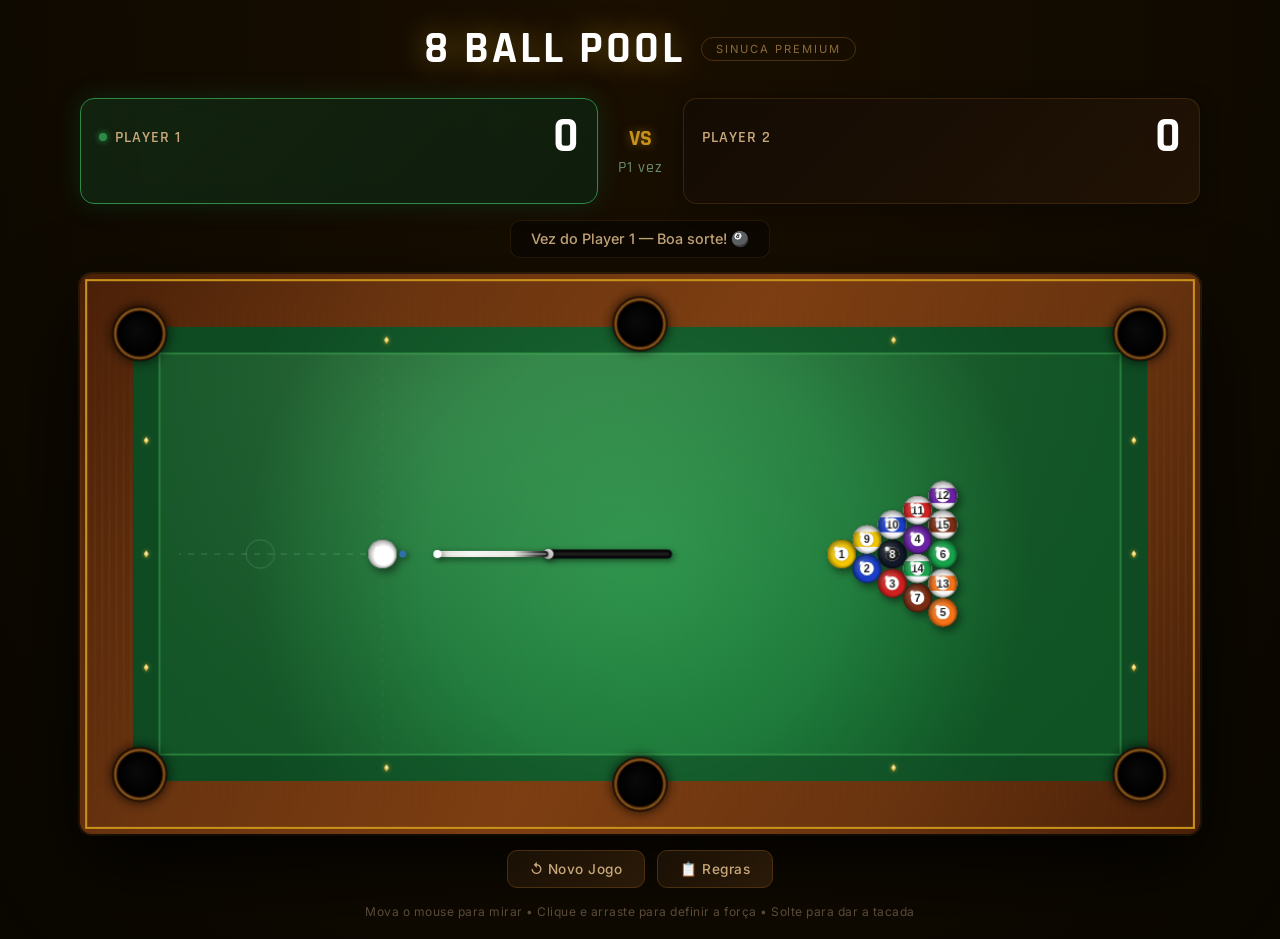
==== index.html @ 92de12f6 "index.html" ====
<!DOCTYPE html>
<html lang="pt-BR">
<head>
  <meta charset="UTF-8" />
  <meta name="viewport" content="width=device-width, initial-scale=1.0" />
  <title>8 Ball Pool - Sinuca Premium</title>
  <style>
    @import url('https://fonts.googleapis.com/css2?family=Rajdhani:wght@500;600;700&family=Inter:wght@300;400;500;600&display=swap');
    * { margin:0; padding:0; box-sizing:border-box; }
    body {
      background: radial-gradient(ellipse at top, #1a0f00 0%, #0a0700 100%);
      min-height: 100vh;
      color: #e8dcc8;
      font-family: 'Inter', sans-serif;
      display: flex; flex-direction: column; align-items: center;
      justify-content: flex-start; padding: 20px 16px; gap: 16px;
      overflow-x: hidden;
    }
    .header { display: flex; align-items: center; gap: 16px; margin-bottom: 4px; }
    h1 { font-family: 'Rajdhani', sans-serif; font-size: 2.8rem; font-weight: 700; letter-spacing: 3px; color: #fff; text-shadow: 0 0 30px rgba(255,200,50,0.4); }
    .subtitle { font-size: 0.7rem; color: #8a6a3a; border: 1px solid #4a3010; padding: 4px 14px; border-radius: 20px; letter-spacing: 2px; text-transform: uppercase; }
    .scoreboard { display: flex; align-items: center; gap: 20px; width: 100%; max-width: 1120px; }
    .player-card {
      flex: 1; border-radius: 14px; padding: 14px 18px;
      border: 1px solid rgba(80,50,10,0.6);
      background: linear-gradient(135deg, rgba(20,12,4,0.95), rgba(35,20,5,0.9));
      backdrop-filter: blur(10px);
      transition: all 0.3s ease;
      box-shadow: 0 4px 20px rgba(0,0,0,0.4);
    }
    .player-card.active {
      border: 1.5px solid #2d8b46;
      background: linear-gradient(135deg, rgba(20,60,30,0.5), rgba(10,40,20,0.6));
      box-shadow: 0 0 25px rgba(45,139,70,0.25), 0 4px 20px rgba(0,0,0,0.4);
    }
    .player-header { display: flex; justify-content: space-between; align-items: center; margin-bottom: 8px; }
    .player-name { font-family: 'Rajdhani', sans-serif; font-weight: 600; font-size: 1rem; letter-spacing: 1px; display: flex; align-items: center; gap: 8px; color: #c8a87a; }
    .active-dot { width: 8px; height: 8px; border-radius: 50%; background: #2d8b46; animation: pulse 1.2s infinite; box-shadow: 0 0 6px #2d8b46; }
    @keyframes pulse { 0%,100%{opacity:1;transform:scale(1)} 50%{opacity:0.6;transform:scale(0.85)} }
    .player-score { font-family: 'Rajdhani', sans-serif; font-size: 3rem; font-weight: 700; color: #fff; line-height: 1; }
    .vs-wrap { display: flex; flex-direction: column; align-items: center; gap: 4px; }
    .vs-label { font-family: 'Rajdhani', sans-serif; font-size: 1.4rem; font-weight: 700; color: #c8921a; text-shadow: 0 0 10px rgba(200,146,26,0.5); }
    .balls-row { display: flex; flex-wrap: wrap; gap: 4px; min-height: 20px; }
    .mini-ball { width: 20px; height: 20px; border-radius: 50%; border: 1px solid rgba(0,0,0,0.4); display: flex; align-items: center; justify-content: center; font-size: 6px; font-weight: bold; position: relative; overflow: hidden; box-shadow: inset 0 -2px 4px rgba(0,0,0,0.3), inset 0 1px 3px rgba(255,255,255,0.3); }
    .mini-ball span { position: relative; z-index: 2; background: white; border-radius: 50%; width: 11px; height: 11px; display: flex; align-items: center; justify-content: center; color: black; font-size: 6px; line-height: 1; }
    canvas { max-width: 1120px; width: 100%; border-radius: 12px; box-shadow: 0 30px 80px rgba(0,0,0,0.8), 0 0 0 2px rgba(80,50,10,0.5); cursor: crosshair; display: block; }
    .controls { display: flex; gap: 12px; flex-wrap: wrap; justify-content: center; }
    button {
      background: linear-gradient(135deg, #1a1005, #2a1a08);
      color: #c8a87a; border: 1px solid #4a3010; border-radius: 10px;
      padding: 10px 22px; font-size: 0.85rem; cursor: pointer;
      transition: all 0.2s; display: flex; align-items: center; gap: 8px;
      font-family: 'Inter', sans-serif; font-weight: 500; letter-spacing: 0.5px;
    }
    button:hover { background: linear-gradient(135deg, #2a1a08, #3a2510); border-color: #c8921a; color: #e8c870; box-shadow: 0 0 12px rgba(200,146,26,0.2); }
    .msg {
      padding: 8px 20px; border-radius: 10px; min-height: 38px; text-align: center;
      background: rgba(10,8,4,0.7); border: 1px solid rgba(80,50,10,0.4);
      font-size: 0.9rem; font-weight: 500; color: #c8a87a;
      display: flex; align-items: center; justify-content: center;
    }
    .instructions { color: #5a4a3a; font-size: 0.75rem; text-align: center; letter-spacing: 0.5px; }
    .modal-overlay { display: none; position: fixed; inset: 0; background: rgba(0,0,0,0.8); z-index: 100; align-items: center; justify-content: center; backdrop-filter: blur(4px); }
    .modal-overlay.open { display: flex; }
    .modal { background: linear-gradient(135deg, #1a1005, #0d0804); border: 1px solid #4a3010; border-radius: 16px; padding: 32px; max-width: 400px; width: 90%; text-align: center; box-shadow: 0 30px 80px rgba(0,0,0,0.8); }
    .modal h2 { font-family: 'Rajdhani', sans-serif; font-size: 2rem; color: #c8921a; margin-bottom: 16px; letter-spacing: 2px; }
    .modal p { color: #8a7a6a; margin-bottom: 8px; text-align: left; font-size: 0.85rem; line-height: 1.6; }
    .modal-close { margin-top: 20px; }
    .turn-indicator { font-family: 'Rajdhani', sans-serif; font-size: 1rem; letter-spacing: 1px; color: #6a8a6a; font-weight: 500; }
  </style>
</head>
<body>
  <div class="header">
    <h1>8 BALL POOL</h1>
    <span class="subtitle">Sinuca Premium</span>
  </div>

  <div class="scoreboard">
    <div class="player-card active" id="p1card">
      <div class="player-header">
        <div class="player-name"><div class="active-dot" id="p1dot"></div>PLAYER 1</div>
        <div class="player-score" id="p1score">0</div>
      </div>
      <div class="balls-row" id="p1balls"></div>
    </div>
    <div class="vs-wrap">
      <div class="vs-label">VS</div>
      <div class="turn-indicator" id="turnIndicator">P1 vez</div>
    </div>
    <div class="player-card" id="p2card">
      <div class="player-header">
        <div class="player-name"><div class="active-dot" id="p2dot" style="display:none"></div>PLAYER 2</div>
        <div class="player-score" id="p2score">0</div>
      </div>
      <div class="balls-row" id="p2balls"></div>
    </div>
  </div>

  <div class="msg" id="message">Vez do Player 1 — Boa sorte! 🎱</div>
  <canvas id="gameCanvas" width="1100" height="550"></canvas>

  <div class="controls">
    <button onclick="resetGame()">↺ Novo Jogo</button>
    <button onclick="document.getElementById('rulesModal').classList.add('open')">📋 Regras</button>
  </div>
  <p class="instructions">Mova o mouse para mirar &bull; Clique e arraste para definir a força &bull; Solte para dar a tacada</p>

  <div class="modal-overlay" id="rulesModal">
    <div class="modal">
      <h2>REGRAS</h2>
      <p>🎱 Cada jogador encaça as bolas de 1-15.</p>
      <p>✅ Encaçapar uma bola = jogar novamente.</p>
      <p>❌ Bola branca caída = falta, adversário posiciona.</p>
      <p>8️⃣ A bola 8 deve ser a última encaçapada.</p>
      <p>💀 Encaçapar o 8 antes da hora = derrota imediata.</p>
      <br><p><strong style="color:#c8a87a">Controles:</strong></p>
      <p>🖱️ Mova o mouse para mirar</p>
      <p>⬇️ Clique e arraste para definir a força</p>
      <p>🚀 Solte para dar a tacada</p>
      <button class="modal-close" onclick="document.getElementById('rulesModal').classList.remove('open')">Fechar</button>
    </div>
  </div>

  <div class="modal-overlay" id="winnerModal">
    <div class="modal">
      <h2>🏆 VITÓRIA!</h2>
      <p id="winnerText" style="text-align:center;font-size:1.1rem;color:#e8c870;margin:12px 0;"></p>
      <button class="modal-close" onclick="resetGame();document.getElementById('winnerModal').classList.remove('open')">↺ Jogar Novamente</button>
    </div>
  </div>

<script>
const TABLE = { width:1100, height:550, padding:52, pocketRadius:22, railWidth:26 };
const BR = 14, FRICTION = 0.987, MIN_SPEED = 0.08;
const BALL_COLORS = [
  {color:'#FFFFFF',stripe:false,number:0},
  {color:'#F5C800',stripe:false,number:1},
  {color:'#1A3FCB',stripe:false,number:2},
  {color:'#D42020',stripe:false,number:3},
  {color:'#6B21A8',stripe:false,number:4},
  {color:'#F97316',stripe:false,number:5},
  {color:'#16A34A',stripe:false,number:6},
  {color:'#7C2D12',stripe:false,number:7},
  {color:'#111827',stripe:false,number:8},
  {color:'#F5C800',stripe:true,number:9},
  {color:'#1A3FCB',stripe:true,number:10},
  {color:'#D42020',stripe:true,number:11},
  {color:'#6B21A8',stripe:true,number:12},
  {color:'#F97316',stripe:true,number:13},
  {color:'#16A34A',stripe:true,number:14},
  {color:'#7C2D12',stripe:true,number:15},
];
function getPockets(){
  const p=TABLE.padding,w=TABLE.width,h=TABLE.height,r=TABLE.pocketRadius;
  return [{x:p+r*0.3,y:p+r*0.3},{x:w/2,y:p-3},{x:w-p-r*0.3,y:p+r*0.3},
          {x:p+r*0.3,y:h-p-r*0.3},{x:w/2,y:h-p+3},{x:w-p-r*0.3,y:h-p-r*0.3}];
}
function createBalls(){
  const sx=TABLE.width*0.68,sy=TABLE.height/2,d=BR*2.05;
  const balls=[{x:TABLE.width*0.27,y:sy,vx:0,vy:0,...BALL_COLORS[0],pocketed:false}];
  const rack=[1,9,2,10,8,3,11,4,14,7,12,15,6,13,5]; let idx=0;
  for(let row=0;row<5;row++) for(let col=0;col<=row;col++){
    balls.push({x:sx+row*d*Math.cos(Math.PI/6),y:sy+(col-row/2)*d,vx:0,vy:0,...BALL_COLORS[rack[idx]],pocketed:false});
    idx++;
  }
  return balls;
}
function physics(balls){
  const pockets=getPockets(),pocketed=[];
  for(const b of balls){if(b.pocketed)continue;b.x+=b.vx;b.y+=b.vy;b.vx*=FRICTION;b.vy*=FRICTION;
    if(Math.abs(b.vx)<MIN_SPEED)b.vx=0;if(Math.abs(b.vy)<MIN_SPEED)b.vy=0;}
  const p=TABLE.padding+TABLE.railWidth;
  for(const b of balls){if(b.pocketed)continue;
    if(b.x-BR<p){b.x=p+BR;b.vx=-b.vx*0.72;}
    if(b.x+BR>TABLE.width-p){b.x=TABLE.width-p-BR;b.vx=-b.vx*0.72;}
    if(b.y-BR<p){b.y=p+BR;b.vy=-b.vy*0.72;}
    if(b.y+BR>TABLE.height-p){b.y=TABLE.height-p-BR;b.vy=-b.vy*0.72;}}
  for(let i=0;i<balls.length;i++){if(balls[i].pocketed)continue;
    for(let j=i+1;j<balls.length;j++){if(balls[j].pocketed)continue;
      const dx=balls[j].x-balls[i].x,dy=balls[j].y-balls[i].y,dist=Math.sqrt(dx*dx+dy*dy),min=BR*2;
      if(dist<min&&dist>0){const nx=dx/dist,ny=dy/dist,ov=min-dist;
        balls[i].x-=nx*ov/2;balls[i].y-=ny*ov/2;balls[j].x+=nx*ov/2;balls[j].y+=ny*ov/2;
        const dvn=(balls[i].vx-balls[j].vx)*nx+(balls[i].vy-balls[j].vy)*ny;
        if(dvn>0){balls[i].vx-=dvn*nx*0.96;balls[i].vy-=dvn*ny*0.96;balls[j].vx+=dvn*nx*0.96;balls[j].vy+=dvn*ny*0.96;}}}}
  for(const b of balls){if(b.pocketed)continue;
    for(const pk of pockets){const dx=b.x-pk.x,dy=b.y-pk.y;
      if(Math.sqrt(dx*dx+dy*dy)<TABLE.pocketRadius+BR*0.5){b.pocketed=true;b.vx=0;b.vy=0;pocketed.push(b);}}}
  return pocketed;
}

// Renderer
function drawDiamond(ctx,x,y){
  ctx.save();ctx.shadowColor='rgba(255,200,80,0.6)';ctx.shadowBlur=4;
  const s=4;ctx.beginPath();ctx.moveTo(x,y-s);ctx.lineTo(x+s*0.6,y);ctx.lineTo(x,y+s);ctx.lineTo(x-s*0.6,y);ctx.closePath();
  const g=ctx.createRadialGradient(x,y-1,0,x,y,s);g.addColorStop(0,'#fffbe0');g.addColorStop(0.5,'#e8c84a');g.addColorStop(1,'#a87c10');
  ctx.fillStyle=g;ctx.fill();ctx.restore();
}
function drawPocket(ctx,x,y){
  const r=TABLE.pocketRadius;
  ctx.save();ctx.shadowColor='rgba(0,0,0,0.8)';ctx.shadowBlur=12;
  ctx.beginPath();ctx.arc(x,y,r+5,0,Math.PI*2);ctx.fillStyle='#0a0500';ctx.fill();ctx.restore();
  const lg=ctx.createRadialGradient(x,y,r*0.5,x,y,r+5);
  lg.addColorStop(0,'#1a0a00');lg.addColorStop(0.7,'#3d1a05');lg.addColorStop(1,'#5a2a08');
  ctx.beginPath();ctx.arc(x,y,r+4,0,Math.PI*2);ctx.fillStyle=lg;ctx.fill();
  ctx.beginPath();ctx.arc(x,y,r+2,0,Math.PI*2);ctx.strokeStyle='#8a6020';ctx.lineWidth=1.5;ctx.stroke();
  const hg=ctx.createRadialGradient(x-r*0.2,y-r*0.2,0,x,y,r);
  hg.addColorStop(0,'#0a0a0a');hg.addColorStop(1,'#000');
  ctx.beginPath();ctx.arc(x,y,r,0,Math.PI*2);ctx.fillStyle=hg;ctx.fill();
}
function drawTableFn(ctx){
  const W=TABLE.width,H=TABLE.height,pad=TABLE.padding,rw=TABLE.railWidth;
  const wg=ctx.createLinearGradient(0,0,W,H);
  wg.addColorStop(0,'#4a2008');wg.addColorStop(0.25,'#6b3510');wg.addColorStop(0.5,'#7d3e12');wg.addColorStop(0.75,'#6b3510');wg.addColorStop(1,'#4a2008');
  ctx.fillStyle=wg;ctx.fillRect(0,0,W,H);
  ctx.save();ctx.globalAlpha=0.07;
  for(let i=0;i<W;i+=7){const g=ctx.createLinearGradient(i,0,i+2,H);g.addColorStop(0,'rgba(255,200,100,0)');g.addColorStop(0.5,'rgba(255,200,100,1)');g.addColorStop(1,'rgba(255,200,100,0)');ctx.fillStyle=g;ctx.fillRect(i,0,1.5,H);}
  ctx.restore();
  ctx.strokeStyle='#c8921a';ctx.lineWidth=2;ctx.strokeRect(6,6,W-12,H-12);
  const rg=ctx.createRadialGradient(W/2,H/2,H*0.1,W/2,H/2,H*0.8);
  rg.addColorStop(0,'#1a6b34');rg.addColorStop(1,'#0e4a22');
  ctx.fillStyle=rg;ctx.fillRect(pad,pad,W-pad*2,H-pad*2);
  const p=pad+rw;
  const fg=ctx.createRadialGradient(W/2,H/2,30,W/2,H/2,H*0.7);
  fg.addColorStop(0,'#1e8c42');fg.addColorStop(0.5,'#187a38');fg.addColorStop(1,'#0f5424');
  ctx.fillStyle=fg;ctx.fillRect(p,p,W-p*2,H-p*2);
  const ag=ctx.createRadialGradient(W*0.3,H*0.25,0,W*0.3,H*0.25,W*0.7);
  ag.addColorStop(0,'rgba(255,255,220,0.07)');ag.addColorStop(1,'rgba(0,0,0,0)');
  ctx.fillStyle=ag;ctx.fillRect(p,p,W-p*2,H-p*2);
  ctx.strokeStyle='rgba(80,200,100,0.5)';ctx.lineWidth=1.5;ctx.strokeRect(p,p,W-p*2,H-p*2);
  for(const d of [0.25,0.5,0.75]){
    drawDiamond(ctx,pad+(W-pad*2)*d,pad+rw/2);drawDiamond(ctx,pad+(W-pad*2)*d,H-pad-rw/2);
    drawDiamond(ctx,pad+rw/2,pad+(H-pad*2)*d);drawDiamond(ctx,W-pad-rw/2,pad+(H-pad*2)*d);
  }
  for(const pk of getPockets())drawPocket(ctx,pk.x,pk.y);
  ctx.beginPath();ctx.setLineDash([5,6]);ctx.moveTo(W*0.27,p+2);ctx.lineTo(W*0.27,H-p-2);
  ctx.strokeStyle='rgba(255,255,255,0.06)';ctx.lineWidth=1;ctx.stroke();ctx.setLineDash([]);
  [[W*0.68,H/2],[W*0.27,H/2],[W/2,H/2]].forEach(([sx,sy])=>{
    ctx.beginPath();ctx.arc(sx,sy,3,0,Math.PI*2);ctx.fillStyle='rgba(255,255,255,0.1)';ctx.fill();});
  const lg2=ctx.createRadialGradient(W/2,-60,10,W/2,p,W*0.6);
  lg2.addColorStop(0,'rgba(255,245,200,0.12)');lg2.addColorStop(0.5,'rgba(255,245,200,0.04)');lg2.addColorStop(1,'rgba(0,0,0,0)');
  ctx.fillStyle=lg2;ctx.fillRect(p,p,W-p*2,H-p*2);
}
function drawBallFn(ctx,b){
  if(b.pocketed)return;
  const {x,y,color,stripe,number}=b,R=BR;
  ctx.save();ctx.shadowColor='rgba(0,0,0,0.5)';ctx.shadowBlur=8;ctx.shadowOffsetX=3;ctx.shadowOffsetY=4;
  ctx.beginPath();ctx.arc(x,y,R,0,Math.PI*2);ctx.fillStyle=stripe?'#F8F8F8':color;ctx.fill();ctx.restore();
  ctx.beginPath();ctx.arc(x,y,R,0,Math.PI*2);ctx.fillStyle=stripe?'#F8F8F8':color;ctx.fill();
  if(stripe){ctx.save();ctx.beginPath();ctx.arc(x,y,R,0,Math.PI*2);ctx.clip();ctx.fillStyle=color;ctx.fillRect(x-R,y-R*0.52,R*2,R*1.04);ctx.restore();}
  const dg=ctx.createRadialGradient(x+R*0.25,y+R*0.3,0,x,y,R*1.1);
  dg.addColorStop(0,'rgba(0,0,0,0)');dg.addColorStop(0.6,'rgba(0,0,0,0)');dg.addColorStop(1,'rgba(0,0,0,0.45)');
  ctx.beginPath();ctx.arc(x,y,R,0,Math.PI*2);ctx.fillStyle=dg;ctx.fill();
  if(number>0){
    ctx.save();ctx.shadowColor='rgba(0,0,0,0.3)';ctx.shadowBlur=2;
    ctx.beginPath();ctx.arc(x,y,R*0.48,0,Math.PI*2);ctx.fillStyle='#FFFFFF';ctx.fill();ctx.restore();
    if(number===8){ctx.beginPath();ctx.arc(x,y,R*0.48,0,Math.PI*2);ctx.fillStyle='#111';ctx.fill();}
    ctx.fillStyle=number===8?'#FFF':'#111';
    ctx.font=`bold ${R*0.78}px Arial`;ctx.textAlign='center';ctx.textBaseline='middle';ctx.fillText(number,x,y+0.8);
  }
  const hg=ctx.createRadialGradient(x-R*0.38,y-R*0.38,0,x-R*0.2,y-R*0.2,R*0.85);
  hg.addColorStop(0,'rgba(255,255,255,0.55)');hg.addColorStop(0.35,'rgba(255,255,255,0.12)');hg.addColorStop(1,'rgba(255,255,255,0)');
  ctx.beginPath();ctx.arc(x,y,R,0,Math.PI*2);ctx.fillStyle=hg;ctx.fill();
  ctx.beginPath();ctx.arc(x-R*0.35,y-R*0.35,R*0.16,0,Math.PI*2);ctx.fillStyle='rgba(255,255,255,0.8)';ctx.fill();
  ctx.beginPath();ctx.arc(x-R*0.42,y-R*0.42,R*0.07,0,Math.PI*2);ctx.fillStyle='rgba(255,255,255,1)';ctx.fill();
  ctx.beginPath();ctx.arc(x,y,R,0,Math.PI*2);ctx.strokeStyle='rgba(0,0,0,0.25)';ctx.lineWidth=0.8;ctx.stroke();
}
function drawCueFn(ctx,cb,mx,my,pw){
  const dx=cb.x-mx,dy=cb.y-my,angle=Math.atan2(dy,dx);
  ctx.save();ctx.globalAlpha=0.15;ctx.beginPath();
  ctx.arc(cb.x+Math.cos(angle)*120,cb.y+Math.sin(angle)*120,BR,0,Math.PI*2);
  ctx.strokeStyle='#fff';ctx.lineWidth=1;ctx.stroke();ctx.restore();
  ctx.save();ctx.beginPath();ctx.setLineDash([6,7]);
  ctx.moveTo(cb.x+Math.cos(angle)*(BR+2),cb.y+Math.sin(angle)*(BR+2));
  ctx.lineTo(cb.x+Math.cos(angle)*200,cb.y+Math.sin(angle)*200);
  ctx.strokeStyle='rgba(255,255,255,0.18)';ctx.lineWidth=1;ctx.stroke();ctx.setLineDash([]);ctx.restore();
  const off=BR+6+pw*0.55,cl=260;
  const sx=cb.x-Math.cos(angle)*off,sy=cb.y-Math.sin(angle)*off;
  const ex=sx-Math.cos(angle)*cl,ey=sy-Math.sin(angle)*cl;
  ctx.save();ctx.shadowColor='rgba(0,0,0,0.5)';ctx.shadowBlur=6;ctx.shadowOffsetX=2;ctx.shadowOffsetY=2;
  const bl=cl*0.45;const bex=ex+Math.cos(angle)*bl,bey=ey+Math.sin(angle)*bl;
  ctx.beginPath();ctx.moveTo(ex,ey);ctx.lineTo(bex,bey);ctx.strokeStyle='#0a0a0a';ctx.lineWidth=9;ctx.lineCap='round';ctx.stroke();
  ctx.beginPath();ctx.moveTo(ex,ey);ctx.lineTo(bex,bey);ctx.strokeStyle='rgba(255,255,255,0.08)';ctx.lineWidth=3;ctx.stroke();
  ctx.beginPath();ctx.arc(bex,bey,5,0,Math.PI*2);ctx.fillStyle='#e0e0e0';ctx.fill();
  const ssx=bex+Math.cos(angle)*3,ssy=bey+Math.sin(angle)*3;
  const slen=cl*0.4,sex=ssx+Math.cos(angle)*slen,sey=ssy+Math.sin(angle)*slen;
  const sg=ctx.createLinearGradient(ssx,ssy,sex,sey);
  sg.addColorStop(0,'#222');sg.addColorStop(0.1,'#555');sg.addColorStop(0.3,'#f0ede8');sg.addColorStop(0.7,'#fafafa');sg.addColorStop(1,'#e8e4de');
  ctx.beginPath();ctx.moveTo(ssx,ssy);ctx.lineTo(sex,sey);ctx.strokeStyle=sg;ctx.lineWidth=6;ctx.lineCap='round';ctx.stroke();
  ctx.beginPath();ctx.moveTo(ssx,ssy);ctx.lineTo(sex,sey);ctx.strokeStyle='rgba(255,255,255,0.3)';ctx.lineWidth=2;ctx.stroke();
  ctx.beginPath();ctx.arc(sex+Math.cos(angle)*2,sey+Math.sin(angle)*2,4,0,Math.PI*2);ctx.fillStyle='#fff';ctx.fill();
  ctx.beginPath();ctx.arc(sx,sy,3.5,0,Math.PI*2);ctx.fillStyle='#2d6fa8';ctx.fill();
  ctx.restore();
  if(pw>0){
    const mw=80,bw=(pw/100)*mw,bx=cb.x-mw/2,by=cb.y+BR+22;
    ctx.beginPath();if(ctx.roundRect)ctx.roundRect(bx-2,by-2,mw+4,12,4);else ctx.rect(bx-2,by-2,mw+4,12);
    ctx.fillStyle='rgba(0,0,0,0.6)';ctx.fill();
    const pg=ctx.createLinearGradient(bx,by,bx+mw,by);
    pg.addColorStop(0,'#16a34a');pg.addColorStop(0.5,'#eab308');pg.addColorStop(1,'#dc2626');
    ctx.beginPath();if(ctx.roundRect)ctx.roundRect(bx,by,bw,8,3);else ctx.rect(bx,by,bw,8);
    ctx.fillStyle=pg;ctx.fill();
    ctx.fillStyle='rgba(255,255,255,0.9)';ctx.font='bold 9px Arial';ctx.textAlign='center';ctx.textBaseline='middle';
    ctx.fillText(Math.round(pw)+'%',cb.x,by+4);
  }
}

// Game state
const canvas=document.getElementById('gameCanvas');
const ctx=canvas.getContext('2d');
let balls,mouseX=canvas.width/2,mouseY=canvas.height/2;
let isDragging=false,dragSX=0,dragSY=0,power=0,isMoving=false,placingCue=false;
let currentPlayer=1,winner=null,pocketedThisTurn=[],p1score=0,p2score=0,p1balls=[],p2balls=[];
let wasMoving=false;

function getCoords(e){const r=canvas.getBoundingClientRect();return{x:(e.clientX-r.left)*(TABLE.width/r.width),y:(e.clientY-r.top)*(TABLE.height/r.height)};}
function setMsg(t){document.getElementById('message').textContent=t;}
function updateUI(){
  document.getElementById('p1score').textContent=p1score;
  document.getElementById('p2score').textContent=p2score;
  document.getElementById('p1card').className='player-card'+(currentPlayer===1?' active':'');
  document.getElementById('p2card').className='player-card'+(currentPlayer===2?' active':'');
  document.getElementById('p1dot').style.display=currentPlayer===1?'block':'none';
  document.getElementById('p2dot').style.display=currentPlayer===2?'block':'none';
  document.getElementById('turnIndicator').textContent='P'+currentPlayer+' vez';
  const mk=b=>{const d=document.createElement('div');d.className='mini-ball';d.style.backgroundColor=b.stripe?'#FFF':b.color;if(b.stripe){const s=document.createElement('div');s.style.cssText=`position:absolute;left:0;right:0;top:30%;bottom:30%;background:${b.color};z-index:1`;d.appendChild(s);}const sp=document.createElement('span');sp.textContent=b.number;d.appendChild(sp);return d;};
  const p1=document.getElementById('p1balls');p1.innerHTML='';p1balls.forEach(b=>p1.appendChild(mk(b)));
  const p2=document.getElementById('p2balls');p2.innerHTML='';p2balls.forEach(b=>p2.appendChild(mk(b)));
}
function onPocket(b){
  if(b.number===0){setMsg('❌ Falta! Bola branca na caçapa. Adversário posiciona.');return;}
  if(b.number===8){
    const cb=currentPlayer===1?p1balls:p2balls;
    if(cb.length>=7){winner=currentPlayer;setMsg('🏆 Jogador '+currentPlayer+' VENCEU!');}
    else{winner=currentPlayer===1?2:1;setMsg('💀 Jogador '+currentPlayer+' encaçapou o 8 cedo! Jogador '+winner+' vence!');}
    document.getElementById('winnerText').textContent='Jogador '+winner+' é o campeão! 🎱';
    setTimeout(()=>document.getElementById('winnerModal').classList.add('open'),900);return;
  }
  pocketedThisTurn.push(b);
  if(currentPlayer===1){p1score++;p1balls.push(b);}else{p2score++;p2balls.push(b);}
  updateUI();
}
function onTurnEnd(){
  if(winner)return;
  if(pocketedThisTurn.length===0){currentPlayer=currentPlayer===1?2:1;setMsg('Vez do Player '+currentPlayer+' 🎱');}
  else setMsg('✅ Boa! Player '+currentPlayer+' joga novamente.');
  pocketedThisTurn=[];updateUI();
}
function resetGame(){
  balls=createBalls();isMoving=false;wasMoving=false;placingCue=false;
  currentPlayer=1;winner=null;pocketedThisTurn=[];p1score=0;p2score=0;p1balls=[];p2balls=[];
  setMsg('Vez do Player 1 — Boa sorte! 🎱');updateUI();
}
canvas.addEventListener('mousemove',e=>{const c=getCoords(e);mouseX=c.x;mouseY=c.y;if(isDragging){const dx=c.x-dragSX,dy=c.y-dragSY;power=Math.min(100,Math.sqrt(dx*dx+dy*dy)*0.5);}});
canvas.addEventListener('mousedown',e=>{if(isMoving)return;const c=getCoords(e);if(placingCue){const p2=TABLE.padding+TABLE.railWidth+BR;balls[0].x=Math.max(p2,Math.min(TABLE.width*0.27,c.x));balls[0].y=Math.max(p2,Math.min(TABLE.height-p2,c.y));balls[0].pocketed=false;balls[0].vx=0;balls[0].vy=0;placingCue=false;return;}isDragging=true;dragSX=c.x;dragSY=c.y;});
canvas.addEventListener('mouseup',()=>{if(!isDragging||isMoving)return;const cb=balls[0];if(!cb.pocketed&&power>2){const dx=cb.x-mouseX,dy=cb.y-mouseY,angle=Math.atan2(dy,dx);cb.vx=Math.cos(angle)*power*0.12;cb.vy=Math.sin(angle)*power*0.12;}isDragging=false;power=0;});
canvas.addEventListener('mouseleave',()=>{isDragging=false;power=0;});
canvas.addEventListener('touchstart',e=>{e.preventDefault();const t=e.touches[0];canvas.dispatchEvent(new MouseEvent('mousedown',{clientX:t.clientX,clientY:t.clientY}));},{passive:false});
canvas.addEventListener('touchmove',e=>{e.preventDefault();const t=e.touches[0];canvas.dispatchEvent(new MouseEvent('mousemove',{clientX:t.clientX,clientY:t.clientY}));},{passive:false});
canvas.addEventListener('touchend',e=>{e.preventDefault();canvas.dispatchEvent(new MouseEvent('mouseup',{}));},{passive:false});

function gameLoop(){
  const moving=balls.some(b=>!b.pocketed&&(Math.abs(b.vx)>MIN_SPEED||Math.abs(b.vy)>MIN_SPEED));
  if(moving){const pk=physics(balls);isMoving=true;wasMoving=true;for(const b of pk){onPocket(b);if(b.number===0)placingCue=true;}}
  else if(wasMoving){isMoving=false;wasMoving=false;onTurnEnd();}
  ctx.clearRect(0,0,TABLE.width,TABLE.height);
  drawTableFn(ctx);
  for(const b of balls)drawBallFn(ctx,b);
  const cb=balls[0];
  if(!isMoving&&!cb.pocketed&&!placingCue)drawCueFn(ctx,cb,mouseX,mouseY,isDragging?power:0);
  if(placingCue){const p2=TABLE.padding+TABLE.railWidth+BR;const gx=Math.max(p2,Math.min(TABLE.width*0.27,mouseX)),gy=Math.max(p2,Math.min(TABLE.height-p2,mouseY));
    ctx.save();ctx.shadowColor='rgba(255,255,255,0.4)';ctx.shadowBlur=15;ctx.beginPath();ctx.arc(gx,gy,BR,0,Math.PI*2);ctx.fillStyle='rgba(255,255,255,0.35)';ctx.fill();ctx.strokeStyle='rgba(255,255,255,0.7)';ctx.lineWidth=1.5;ctx.stroke();ctx.restore();}
  requestAnimationFrame(gameLoop);
}
resetGame();gameLoop();
</script>
</body>
</html>
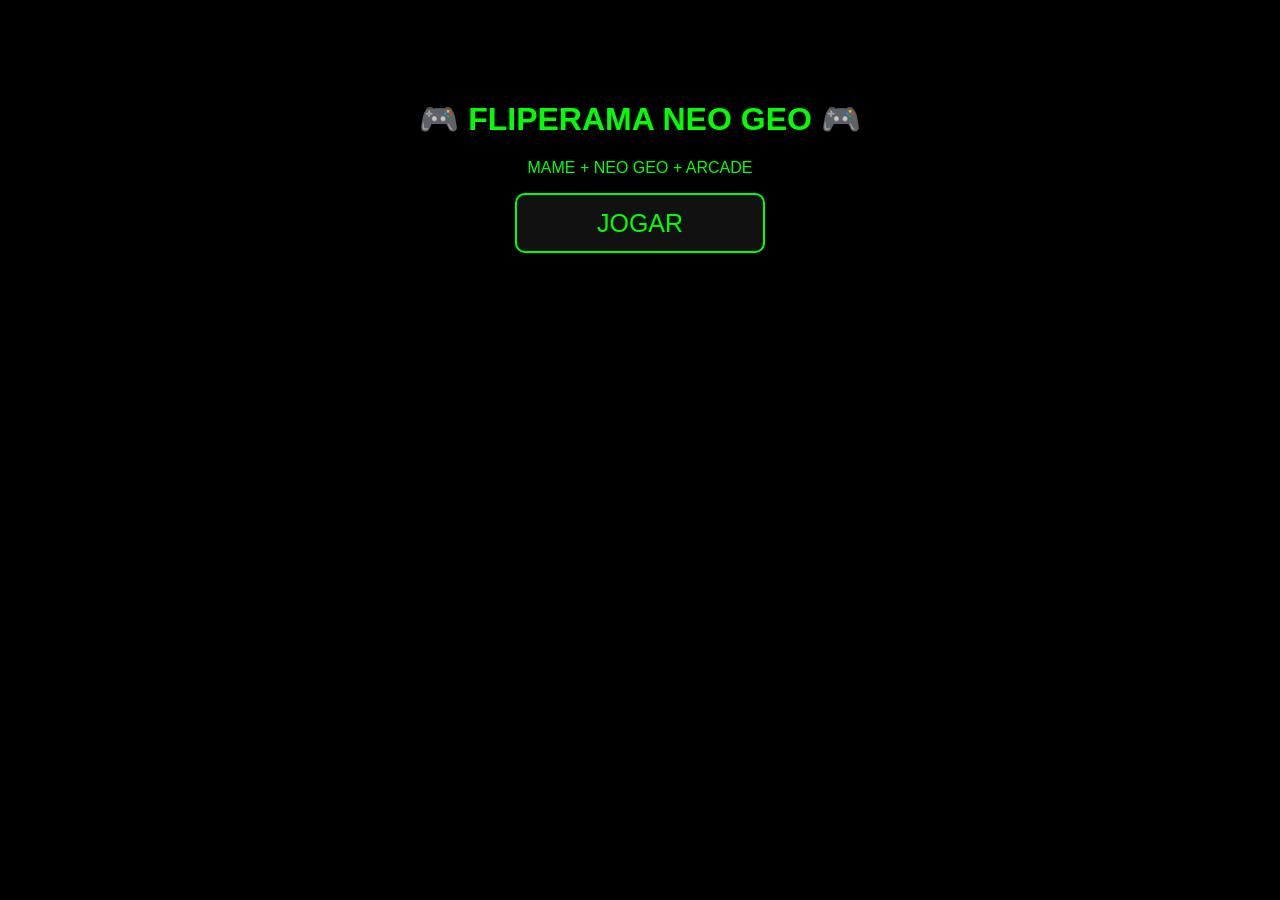
==== commit d5d2d034: "index.html" ====
--- a/index.html
+++ b/index.html
@@ -1,376 +1,59 @@
 <!DOCTYPE html>
 <html lang="pt-BR">
 <head>
-  <meta charset="UTF-8" />
-  <meta name="viewport" content="width=device-width, initial-scale=1.0" />
-  <title>8 Ball Pool - Sinuca Premium</title>
-  <style>
-    @import url('https://fonts.googleapis.com/css2?family=Rajdhani:wght@500;600;700&family=Inter:wght@300;400;500;600&display=swap');
-    * { margin:0; padding:0; box-sizing:border-box; }
-    body {
-      background: radial-gradient(ellipse at top, #1a0f00 0%, #0a0700 100%);
-      min-height: 100vh;
-      color: #e8dcc8;
-      font-family: 'Inter', sans-serif;
-      display: flex; flex-direction: column; align-items: center;
-      justify-content: flex-start; padding: 20px 16px; gap: 16px;
-      overflow-x: hidden;
-    }
-    .header { display: flex; align-items: center; gap: 16px; margin-bottom: 4px; }
-    h1 { font-family: 'Rajdhani', sans-serif; font-size: 2.8rem; font-weight: 700; letter-spacing: 3px; color: #fff; text-shadow: 0 0 30px rgba(255,200,50,0.4); }
-    .subtitle { font-size: 0.7rem; color: #8a6a3a; border: 1px solid #4a3010; padding: 4px 14px; border-radius: 20px; letter-spacing: 2px; text-transform: uppercase; }
-    .scoreboard { display: flex; align-items: center; gap: 20px; width: 100%; max-width: 1120px; }
-    .player-card {
-      flex: 1; border-radius: 14px; padding: 14px 18px;
-      border: 1px solid rgba(80,50,10,0.6);
-      background: linear-gradient(135deg, rgba(20,12,4,0.95), rgba(35,20,5,0.9));
-      backdrop-filter: blur(10px);
-      transition: all 0.3s ease;
-      box-shadow: 0 4px 20px rgba(0,0,0,0.4);
-    }
-    .player-card.active {
-      border: 1.5px solid #2d8b46;
-      background: linear-gradient(135deg, rgba(20,60,30,0.5), rgba(10,40,20,0.6));
-      box-shadow: 0 0 25px rgba(45,139,70,0.25), 0 4px 20px rgba(0,0,0,0.4);
-    }
-    .player-header { display: flex; justify-content: space-between; align-items: center; margin-bottom: 8px; }
-    .player-name { font-family: 'Rajdhani', sans-serif; font-weight: 600; font-size: 1rem; letter-spacing: 1px; display: flex; align-items: center; gap: 8px; color: #c8a87a; }
-    .active-dot { width: 8px; height: 8px; border-radius: 50%; background: #2d8b46; animation: pulse 1.2s infinite; box-shadow: 0 0 6px #2d8b46; }
-    @keyframes pulse { 0%,100%{opacity:1;transform:scale(1)} 50%{opacity:0.6;transform:scale(0.85)} }
-    .player-score { font-family: 'Rajdhani', sans-serif; font-size: 3rem; font-weight: 700; color: #fff; line-height: 1; }
-    .vs-wrap { display: flex; flex-direction: column; align-items: center; gap: 4px; }
-    .vs-label { font-family: 'Rajdhani', sans-serif; font-size: 1.4rem; font-weight: 700; color: #c8921a; text-shadow: 0 0 10px rgba(200,146,26,0.5); }
-    .balls-row { display: flex; flex-wrap: wrap; gap: 4px; min-height: 20px; }
-    .mini-ball { width: 20px; height: 20px; border-radius: 50%; border: 1px solid rgba(0,0,0,0.4); display: flex; align-items: center; justify-content: center; font-size: 6px; font-weight: bold; position: relative; overflow: hidden; box-shadow: inset 0 -2px 4px rgba(0,0,0,0.3), inset 0 1px 3px rgba(255,255,255,0.3); }
-    .mini-ball span { position: relative; z-index: 2; background: white; border-radius: 50%; width: 11px; height: 11px; display: flex; align-items: center; justify-content: center; color: black; font-size: 6px; line-height: 1; }
-    canvas { max-width: 1120px; width: 100%; border-radius: 12px; box-shadow: 0 30px 80px rgba(0,0,0,0.8), 0 0 0 2px rgba(80,50,10,0.5); cursor: crosshair; display: block; }
-    .controls { display: flex; gap: 12px; flex-wrap: wrap; justify-content: center; }
-    button {
-      background: linear-gradient(135deg, #1a1005, #2a1a08);
-      color: #c8a87a; border: 1px solid #4a3010; border-radius: 10px;
-      padding: 10px 22px; font-size: 0.85rem; cursor: pointer;
-      transition: all 0.2s; display: flex; align-items: center; gap: 8px;
-      font-family: 'Inter', sans-serif; font-weight: 500; letter-spacing: 0.5px;
-    }
-    button:hover { background: linear-gradient(135deg, #2a1a08, #3a2510); border-color: #c8921a; color: #e8c870; box-shadow: 0 0 12px rgba(200,146,26,0.2); }
-    .msg {
-      padding: 8px 20px; border-radius: 10px; min-height: 38px; text-align: center;
-      background: rgba(10,8,4,0.7); border: 1px solid rgba(80,50,10,0.4);
-      font-size: 0.9rem; font-weight: 500; color: #c8a87a;
-      display: flex; align-items: center; justify-content: center;
-    }
-    .instructions { color: #5a4a3a; font-size: 0.75rem; text-align: center; letter-spacing: 0.5px; }
-    .modal-overlay { display: none; position: fixed; inset: 0; background: rgba(0,0,0,0.8); z-index: 100; align-items: center; justify-content: center; backdrop-filter: blur(4px); }
-    .modal-overlay.open { display: flex; }
-    .modal { background: linear-gradient(135deg, #1a1005, #0d0804); border: 1px solid #4a3010; border-radius: 16px; padding: 32px; max-width: 400px; width: 90%; text-align: center; box-shadow: 0 30px 80px rgba(0,0,0,0.8); }
-    .modal h2 { font-family: 'Rajdhani', sans-serif; font-size: 2rem; color: #c8921a; margin-bottom: 16px; letter-spacing: 2px; }
-    .modal p { color: #8a7a6a; margin-bottom: 8px; text-align: left; font-size: 0.85rem; line-height: 1.6; }
-    .modal-close { margin-top: 20px; }
-    .turn-indicator { font-family: 'Rajdhani', sans-serif; font-size: 1rem; letter-spacing: 1px; color: #6a8a6a; font-weight: 500; }
-  </style>
+<meta charset="UTF-8">
+<meta name="viewport" content="width=device-width, initial-scale=1.0">
+
+<title>ARCADE NEO GEO</title>
+
+<style>
+
+body{
+    background:black;
+    color:#00ff00;
+    font-family:Arial;
+    text-align:center;
+    margin-top:100px;
+}
+
+button{
+    width:250px;
+    height:60px;
+    font-size:25px;
+    background:#111;
+    color:#00ff00;
+    border:2px solid #00ff00;
+    border-radius:10px;
+    cursor:pointer;
+}
+
+button:hover{
+    background:#00ff00;
+    color:black;
+}
+
+</style>
 </head>
+
 <body>
-  <div class="header">
-    <h1>8 BALL POOL</h1>
-    <span class="subtitle">Sinuca Premium</span>
-  </div>
 
-  <div class="scoreboard">
-    <div class="player-card active" id="p1card">
-      <div class="player-header">
-        <div class="player-name"><div class="active-dot" id="p1dot"></div>PLAYER 1</div>
-        <div class="player-score" id="p1score">0</div>
-      </div>
-      <div class="balls-row" id="p1balls"></div>
-    </div>
-    <div class="vs-wrap">
-      <div class="vs-label">VS</div>
-      <div class="turn-indicator" id="turnIndicator">P1 vez</div>
-    </div>
-    <div class="player-card" id="p2card">
-      <div class="player-header">
-        <div class="player-name"><div class="active-dot" id="p2dot" style="display:none"></div>PLAYER 2</div>
-        <div class="player-score" id="p2score">0</div>
-      </div>
-      <div class="balls-row" id="p2balls"></div>
-    </div>
-  </div>
+<h1>🎮 FLIPERAMA NEO GEO 🎮</h1>
 
-  <div class="msg" id="message">Vez do Player 1 — Boa sorte! 🎱</div>
-  <canvas id="gameCanvas" width="1100" height="550"></canvas>
+<p>MAME + NEO GEO + ARCADE</p>
 
-  <div class="controls">
-    <button onclick="resetGame()">↺ Novo Jogo</button>
-    <button onclick="document.getElementById('rulesModal').classList.add('open')">📋 Regras</button>
-  </div>
-  <p class="instructions">Mova o mouse para mirar &bull; Clique e arraste para definir a força &bull; Solte para dar a tacada</p>
-
-  <div class="modal-overlay" id="rulesModal">
-    <div class="modal">
-      <h2>REGRAS</h2>
-      <p>🎱 Cada jogador encaça as bolas de 1-15.</p>
-      <p>✅ Encaçapar uma bola = jogar novamente.</p>
-      <p>❌ Bola branca caída = falta, adversário posiciona.</p>
-      <p>8️⃣ A bola 8 deve ser a última encaçapada.</p>
-      <p>💀 Encaçapar o 8 antes da hora = derrota imediata.</p>
-      <br><p><strong style="color:#c8a87a">Controles:</strong></p>
-      <p>🖱️ Mova o mouse para mirar</p>
-      <p>⬇️ Clique e arraste para definir a força</p>
-      <p>🚀 Solte para dar a tacada</p>
-      <button class="modal-close" onclick="document.getElementById('rulesModal').classList.remove('open')">Fechar</button>
-    </div>
-  </div>
-
-  <div class="modal-overlay" id="winnerModal">
-    <div class="modal">
-      <h2>🏆 VITÓRIA!</h2>
-      <p id="winnerText" style="text-align:center;font-size:1.1rem;color:#e8c870;margin:12px 0;"></p>
-      <button class="modal-close" onclick="resetGame();document.getElementById('winnerModal').classList.remove('open')">↺ Jogar Novamente</button>
-    </div>
-  </div>
+<button onclick="jogar()">
+JOGAR
+</button>
 
 <script>
-const TABLE = { width:1100, height:550, padding:52, pocketRadius:22, railWidth:26 };
-const BR = 14, FRICTION = 0.987, MIN_SPEED = 0.08;
-const BALL_COLORS = [
-  {color:'#FFFFFF',stripe:false,number:0},
-  {color:'#F5C800',stripe:false,number:1},
-  {color:'#1A3FCB',stripe:false,number:2},
-  {color:'#D42020',stripe:false,number:3},
-  {color:'#6B21A8',stripe:false,number:4},
-  {color:'#F97316',stripe:false,number:5},
-  {color:'#16A34A',stripe:false,number:6},
-  {color:'#7C2D12',stripe:false,number:7},
-  {color:'#111827',stripe:false,number:8},
-  {color:'#F5C800',stripe:true,number:9},
-  {color:'#1A3FCB',stripe:true,number:10},
-  {color:'#D42020',stripe:true,number:11},
-  {color:'#6B21A8',stripe:true,number:12},
-  {color:'#F97316',stripe:true,number:13},
-  {color:'#16A34A',stripe:true,number:14},
-  {color:'#7C2D12',stripe:true,number:15},
-];
-function getPockets(){
-  const p=TABLE.padding,w=TABLE.width,h=TABLE.height,r=TABLE.pocketRadius;
-  return [{x:p+r*0.3,y:p+r*0.3},{x:w/2,y:p-3},{x:w-p-r*0.3,y:p+r*0.3},
-          {x:p+r*0.3,y:h-p-r*0.3},{x:w/2,y:h-p+3},{x:w-p-r*0.3,y:h-p-r*0.3}];
-}
-function createBalls(){
-  const sx=TABLE.width*0.68,sy=TABLE.height/2,d=BR*2.05;
-  const balls=[{x:TABLE.width*0.27,y:sy,vx:0,vy:0,...BALL_COLORS[0],pocketed:false}];
-  const rack=[1,9,2,10,8,3,11,4,14,7,12,15,6,13,5]; let idx=0;
-  for(let row=0;row<5;row++) for(let col=0;col<=row;col++){
-    balls.push({x:sx+row*d*Math.cos(Math.PI/6),y:sy+(col-row/2)*d,vx:0,vy:0,...BALL_COLORS[rack[idx]],pocketed:false});
-    idx++;
-  }
-  return balls;
-}
-function physics(balls){
-  const pockets=getPockets(),pocketed=[];
-  for(const b of balls){if(b.pocketed)continue;b.x+=b.vx;b.y+=b.vy;b.vx*=FRICTION;b.vy*=FRICTION;
-    if(Math.abs(b.vx)<MIN_SPEED)b.vx=0;if(Math.abs(b.vy)<MIN_SPEED)b.vy=0;}
-  const p=TABLE.padding+TABLE.railWidth;
-  for(const b of balls){if(b.pocketed)continue;
-    if(b.x-BR<p){b.x=p+BR;b.vx=-b.vx*0.72;}
-    if(b.x+BR>TABLE.width-p){b.x=TABLE.width-p-BR;b.vx=-b.vx*0.72;}
-    if(b.y-BR<p){b.y=p+BR;b.vy=-b.vy*0.72;}
-    if(b.y+BR>TABLE.height-p){b.y=TABLE.height-p-BR;b.vy=-b.vy*0.72;}}
-  for(let i=0;i<balls.length;i++){if(balls[i].pocketed)continue;
-    for(let j=i+1;j<balls.length;j++){if(balls[j].pocketed)continue;
-      const dx=balls[j].x-balls[i].x,dy=balls[j].y-balls[i].y,dist=Math.sqrt(dx*dx+dy*dy),min=BR*2;
-      if(dist<min&&dist>0){const nx=dx/dist,ny=dy/dist,ov=min-dist;
-        balls[i].x-=nx*ov/2;balls[i].y-=ny*ov/2;balls[j].x+=nx*ov/2;balls[j].y+=ny*ov/2;
-        const dvn=(balls[i].vx-balls[j].vx)*nx+(balls[i].vy-balls[j].vy)*ny;
-        if(dvn>0){balls[i].vx-=dvn*nx*0.96;balls[i].vy-=dvn*ny*0.96;balls[j].vx+=dvn*nx*0.96;balls[j].vy+=dvn*ny*0.96;}}}}
-  for(const b of balls){if(b.pocketed)continue;
-    for(const pk of pockets){const dx=b.x-pk.x,dy=b.y-pk.y;
-      if(Math.sqrt(dx*dx+dy*dy)<TABLE.pocketRadius+BR*0.5){b.pocketed=true;b.vx=0;b.vy=0;pocketed.push(b);}}}
-  return pocketed;
+
+function jogar(){
+
+    alert("Seu launcher arcade está funcionando!");
+
 }
 
-// Renderer
-function drawDiamond(ctx,x,y){
-  ctx.save();ctx.shadowColor='rgba(255,200,80,0.6)';ctx.shadowBlur=4;
-  const s=4;ctx.beginPath();ctx.moveTo(x,y-s);ctx.lineTo(x+s*0.6,y);ctx.lineTo(x,y+s);ctx.lineTo(x-s*0.6,y);ctx.closePath();
-  const g=ctx.createRadialGradient(x,y-1,0,x,y,s);g.addColorStop(0,'#fffbe0');g.addColorStop(0.5,'#e8c84a');g.addColorStop(1,'#a87c10');
-  ctx.fillStyle=g;ctx.fill();ctx.restore();
-}
-function drawPocket(ctx,x,y){
-  const r=TABLE.pocketRadius;
-  ctx.save();ctx.shadowColor='rgba(0,0,0,0.8)';ctx.shadowBlur=12;
-  ctx.beginPath();ctx.arc(x,y,r+5,0,Math.PI*2);ctx.fillStyle='#0a0500';ctx.fill();ctx.restore();
-  const lg=ctx.createRadialGradient(x,y,r*0.5,x,y,r+5);
-  lg.addColorStop(0,'#1a0a00');lg.addColorStop(0.7,'#3d1a05');lg.addColorStop(1,'#5a2a08');
-  ctx.beginPath();ctx.arc(x,y,r+4,0,Math.PI*2);ctx.fillStyle=lg;ctx.fill();
-  ctx.beginPath();ctx.arc(x,y,r+2,0,Math.PI*2);ctx.strokeStyle='#8a6020';ctx.lineWidth=1.5;ctx.stroke();
-  const hg=ctx.createRadialGradient(x-r*0.2,y-r*0.2,0,x,y,r);
-  hg.addColorStop(0,'#0a0a0a');hg.addColorStop(1,'#000');
-  ctx.beginPath();ctx.arc(x,y,r,0,Math.PI*2);ctx.fillStyle=hg;ctx.fill();
-}
-function drawTableFn(ctx){
-  const W=TABLE.width,H=TABLE.height,pad=TABLE.padding,rw=TABLE.railWidth;
-  const wg=ctx.createLinearGradient(0,0,W,H);
-  wg.addColorStop(0,'#4a2008');wg.addColorStop(0.25,'#6b3510');wg.addColorStop(0.5,'#7d3e12');wg.addColorStop(0.75,'#6b3510');wg.addColorStop(1,'#4a2008');
-  ctx.fillStyle=wg;ctx.fillRect(0,0,W,H);
-  ctx.save();ctx.globalAlpha=0.07;
-  for(let i=0;i<W;i+=7){const g=ctx.createLinearGradient(i,0,i+2,H);g.addColorStop(0,'rgba(255,200,100,0)');g.addColorStop(0.5,'rgba(255,200,100,1)');g.addColorStop(1,'rgba(255,200,100,0)');ctx.fillStyle=g;ctx.fillRect(i,0,1.5,H);}
-  ctx.restore();
-  ctx.strokeStyle='#c8921a';ctx.lineWidth=2;ctx.strokeRect(6,6,W-12,H-12);
-  const rg=ctx.createRadialGradient(W/2,H/2,H*0.1,W/2,H/2,H*0.8);
-  rg.addColorStop(0,'#1a6b34');rg.addColorStop(1,'#0e4a22');
-  ctx.fillStyle=rg;ctx.fillRect(pad,pad,W-pad*2,H-pad*2);
-  const p=pad+rw;
-  const fg=ctx.createRadialGradient(W/2,H/2,30,W/2,H/2,H*0.7);
-  fg.addColorStop(0,'#1e8c42');fg.addColorStop(0.5,'#187a38');fg.addColorStop(1,'#0f5424');
-  ctx.fillStyle=fg;ctx.fillRect(p,p,W-p*2,H-p*2);
-  const ag=ctx.createRadialGradient(W*0.3,H*0.25,0,W*0.3,H*0.25,W*0.7);
-  ag.addColorStop(0,'rgba(255,255,220,0.07)');ag.addColorStop(1,'rgba(0,0,0,0)');
-  ctx.fillStyle=ag;ctx.fillRect(p,p,W-p*2,H-p*2);
-  ctx.strokeStyle='rgba(80,200,100,0.5)';ctx.lineWidth=1.5;ctx.strokeRect(p,p,W-p*2,H-p*2);
-  for(const d of [0.25,0.5,0.75]){
-    drawDiamond(ctx,pad+(W-pad*2)*d,pad+rw/2);drawDiamond(ctx,pad+(W-pad*2)*d,H-pad-rw/2);
-    drawDiamond(ctx,pad+rw/2,pad+(H-pad*2)*d);drawDiamond(ctx,W-pad-rw/2,pad+(H-pad*2)*d);
-  }
-  for(const pk of getPockets())drawPocket(ctx,pk.x,pk.y);
-  ctx.beginPath();ctx.setLineDash([5,6]);ctx.moveTo(W*0.27,p+2);ctx.lineTo(W*0.27,H-p-2);
-  ctx.strokeStyle='rgba(255,255,255,0.06)';ctx.lineWidth=1;ctx.stroke();ctx.setLineDash([]);
-  [[W*0.68,H/2],[W*0.27,H/2],[W/2,H/2]].forEach(([sx,sy])=>{
-    ctx.beginPath();ctx.arc(sx,sy,3,0,Math.PI*2);ctx.fillStyle='rgba(255,255,255,0.1)';ctx.fill();});
-  const lg2=ctx.createRadialGradient(W/2,-60,10,W/2,p,W*0.6);
-  lg2.addColorStop(0,'rgba(255,245,200,0.12)');lg2.addColorStop(0.5,'rgba(255,245,200,0.04)');lg2.addColorStop(1,'rgba(0,0,0,0)');
-  ctx.fillStyle=lg2;ctx.fillRect(p,p,W-p*2,H-p*2);
-}
-function drawBallFn(ctx,b){
-  if(b.pocketed)return;
-  const {x,y,color,stripe,number}=b,R=BR;
-  ctx.save();ctx.shadowColor='rgba(0,0,0,0.5)';ctx.shadowBlur=8;ctx.shadowOffsetX=3;ctx.shadowOffsetY=4;
-  ctx.beginPath();ctx.arc(x,y,R,0,Math.PI*2);ctx.fillStyle=stripe?'#F8F8F8':color;ctx.fill();ctx.restore();
-  ctx.beginPath();ctx.arc(x,y,R,0,Math.PI*2);ctx.fillStyle=stripe?'#F8F8F8':color;ctx.fill();
-  if(stripe){ctx.save();ctx.beginPath();ctx.arc(x,y,R,0,Math.PI*2);ctx.clip();ctx.fillStyle=color;ctx.fillRect(x-R,y-R*0.52,R*2,R*1.04);ctx.restore();}
-  const dg=ctx.createRadialGradient(x+R*0.25,y+R*0.3,0,x,y,R*1.1);
-  dg.addColorStop(0,'rgba(0,0,0,0)');dg.addColorStop(0.6,'rgba(0,0,0,0)');dg.addColorStop(1,'rgba(0,0,0,0.45)');
-  ctx.beginPath();ctx.arc(x,y,R,0,Math.PI*2);ctx.fillStyle=dg;ctx.fill();
-  if(number>0){
-    ctx.save();ctx.shadowColor='rgba(0,0,0,0.3)';ctx.shadowBlur=2;
-    ctx.beginPath();ctx.arc(x,y,R*0.48,0,Math.PI*2);ctx.fillStyle='#FFFFFF';ctx.fill();ctx.restore();
-    if(number===8){ctx.beginPath();ctx.arc(x,y,R*0.48,0,Math.PI*2);ctx.fillStyle='#111';ctx.fill();}
-    ctx.fillStyle=number===8?'#FFF':'#111';
-    ctx.font=`bold ${R*0.78}px Arial`;ctx.textAlign='center';ctx.textBaseline='middle';ctx.fillText(number,x,y+0.8);
-  }
-  const hg=ctx.createRadialGradient(x-R*0.38,y-R*0.38,0,x-R*0.2,y-R*0.2,R*0.85);
-  hg.addColorStop(0,'rgba(255,255,255,0.55)');hg.addColorStop(0.35,'rgba(255,255,255,0.12)');hg.addColorStop(1,'rgba(255,255,255,0)');
-  ctx.beginPath();ctx.arc(x,y,R,0,Math.PI*2);ctx.fillStyle=hg;ctx.fill();
-  ctx.beginPath();ctx.arc(x-R*0.35,y-R*0.35,R*0.16,0,Math.PI*2);ctx.fillStyle='rgba(255,255,255,0.8)';ctx.fill();
-  ctx.beginPath();ctx.arc(x-R*0.42,y-R*0.42,R*0.07,0,Math.PI*2);ctx.fillStyle='rgba(255,255,255,1)';ctx.fill();
-  ctx.beginPath();ctx.arc(x,y,R,0,Math.PI*2);ctx.strokeStyle='rgba(0,0,0,0.25)';ctx.lineWidth=0.8;ctx.stroke();
-}
-function drawCueFn(ctx,cb,mx,my,pw){
-  const dx=cb.x-mx,dy=cb.y-my,angle=Math.atan2(dy,dx);
-  ctx.save();ctx.globalAlpha=0.15;ctx.beginPath();
-  ctx.arc(cb.x+Math.cos(angle)*120,cb.y+Math.sin(angle)*120,BR,0,Math.PI*2);
-  ctx.strokeStyle='#fff';ctx.lineWidth=1;ctx.stroke();ctx.restore();
-  ctx.save();ctx.beginPath();ctx.setLineDash([6,7]);
-  ctx.moveTo(cb.x+Math.cos(angle)*(BR+2),cb.y+Math.sin(angle)*(BR+2));
-  ctx.lineTo(cb.x+Math.cos(angle)*200,cb.y+Math.sin(angle)*200);
-  ctx.strokeStyle='rgba(255,255,255,0.18)';ctx.lineWidth=1;ctx.stroke();ctx.setLineDash([]);ctx.restore();
-  const off=BR+6+pw*0.55,cl=260;
-  const sx=cb.x-Math.cos(angle)*off,sy=cb.y-Math.sin(angle)*off;
-  const ex=sx-Math.cos(angle)*cl,ey=sy-Math.sin(angle)*cl;
-  ctx.save();ctx.shadowColor='rgba(0,0,0,0.5)';ctx.shadowBlur=6;ctx.shadowOffsetX=2;ctx.shadowOffsetY=2;
-  const bl=cl*0.45;const bex=ex+Math.cos(angle)*bl,bey=ey+Math.sin(angle)*bl;
-  ctx.beginPath();ctx.moveTo(ex,ey);ctx.lineTo(bex,bey);ctx.strokeStyle='#0a0a0a';ctx.lineWidth=9;ctx.lineCap='round';ctx.stroke();
-  ctx.beginPath();ctx.moveTo(ex,ey);ctx.lineTo(bex,bey);ctx.strokeStyle='rgba(255,255,255,0.08)';ctx.lineWidth=3;ctx.stroke();
-  ctx.beginPath();ctx.arc(bex,bey,5,0,Math.PI*2);ctx.fillStyle='#e0e0e0';ctx.fill();
-  const ssx=bex+Math.cos(angle)*3,ssy=bey+Math.sin(angle)*3;
-  const slen=cl*0.4,sex=ssx+Math.cos(angle)*slen,sey=ssy+Math.sin(angle)*slen;
-  const sg=ctx.createLinearGradient(ssx,ssy,sex,sey);
-  sg.addColorStop(0,'#222');sg.addColorStop(0.1,'#555');sg.addColorStop(0.3,'#f0ede8');sg.addColorStop(0.7,'#fafafa');sg.addColorStop(1,'#e8e4de');
-  ctx.beginPath();ctx.moveTo(ssx,ssy);ctx.lineTo(sex,sey);ctx.strokeStyle=sg;ctx.lineWidth=6;ctx.lineCap='round';ctx.stroke();
-  ctx.beginPath();ctx.moveTo(ssx,ssy);ctx.lineTo(sex,sey);ctx.strokeStyle='rgba(255,255,255,0.3)';ctx.lineWidth=2;ctx.stroke();
-  ctx.beginPath();ctx.arc(sex+Math.cos(angle)*2,sey+Math.sin(angle)*2,4,0,Math.PI*2);ctx.fillStyle='#fff';ctx.fill();
-  ctx.beginPath();ctx.arc(sx,sy,3.5,0,Math.PI*2);ctx.fillStyle='#2d6fa8';ctx.fill();
-  ctx.restore();
-  if(pw>0){
-    const mw=80,bw=(pw/100)*mw,bx=cb.x-mw/2,by=cb.y+BR+22;
-    ctx.beginPath();if(ctx.roundRect)ctx.roundRect(bx-2,by-2,mw+4,12,4);else ctx.rect(bx-2,by-2,mw+4,12);
-    ctx.fillStyle='rgba(0,0,0,0.6)';ctx.fill();
-    const pg=ctx.createLinearGradient(bx,by,bx+mw,by);
-    pg.addColorStop(0,'#16a34a');pg.addColorStop(0.5,'#eab308');pg.addColorStop(1,'#dc2626');
-    ctx.beginPath();if(ctx.roundRect)ctx.roundRect(bx,by,bw,8,3);else ctx.rect(bx,by,bw,8);
-    ctx.fillStyle=pg;ctx.fill();
-    ctx.fillStyle='rgba(255,255,255,0.9)';ctx.font='bold 9px Arial';ctx.textAlign='center';ctx.textBaseline='middle';
-    ctx.fillText(Math.round(pw)+'%',cb.x,by+4);
-  }
-}
+</script>
 
-// Game state
-const canvas=document.getElementById('gameCanvas');
-const ctx=canvas.getContext('2d');
-let balls,mouseX=canvas.width/2,mouseY=canvas.height/2;
-let isDragging=false,dragSX=0,dragSY=0,power=0,isMoving=false,placingCue=false;
-let currentPlayer=1,winner=null,pocketedThisTurn=[],p1score=0,p2score=0,p1balls=[],p2balls=[];
-let wasMoving=false;
-
-function getCoords(e){const r=canvas.getBoundingClientRect();return{x:(e.clientX-r.left)*(TABLE.width/r.width),y:(e.clientY-r.top)*(TABLE.height/r.height)};}
-function setMsg(t){document.getElementById('message').textContent=t;}
-function updateUI(){
-  document.getElementById('p1score').textContent=p1score;
-  document.getElementById('p2score').textContent=p2score;
-  document.getElementById('p1card').className='player-card'+(currentPlayer===1?' active':'');
-  document.getElementById('p2card').className='player-card'+(currentPlayer===2?' active':'');
-  document.getElementById('p1dot').style.display=currentPlayer===1?'block':'none';
-  document.getElementById('p2dot').style.display=currentPlayer===2?'block':'none';
-  document.getElementById('turnIndicator').textContent='P'+currentPlayer+' vez';
-  const mk=b=>{const d=document.createElement('div');d.className='mini-ball';d.style.backgroundColor=b.stripe?'#FFF':b.color;if(b.stripe){const s=document.createElement('div');s.style.cssText=`position:absolute;left:0;right:0;top:30%;bottom:30%;background:${b.color};z-index:1`;d.appendChild(s);}const sp=document.createElement('span');sp.textContent=b.number;d.appendChild(sp);return d;};
-  const p1=document.getElementById('p1balls');p1.innerHTML='';p1balls.forEach(b=>p1.appendChild(mk(b)));
-  const p2=document.getElementById('p2balls');p2.innerHTML='';p2balls.forEach(b=>p2.appendChild(mk(b)));
-}
-function onPocket(b){
-  if(b.number===0){setMsg('❌ Falta! Bola branca na caçapa. Adversário posiciona.');return;}
-  if(b.number===8){
-    const cb=currentPlayer===1?p1balls:p2balls;
-    if(cb.length>=7){winner=currentPlayer;setMsg('🏆 Jogador '+currentPlayer+' VENCEU!');}
-    else{winner=currentPlayer===1?2:1;setMsg('💀 Jogador '+currentPlayer+' encaçapou o 8 cedo! Jogador '+winner+' vence!');}
-    document.getElementById('winnerText').textContent='Jogador '+winner+' é o campeão! 🎱';
-    setTimeout(()=>document.getElementById('winnerModal').classList.add('open'),900);return;
-  }
-  pocketedThisTurn.push(b);
-  if(currentPlayer===1){p1score++;p1balls.push(b);}else{p2score++;p2balls.push(b);}
-  updateUI();
-}
-function onTurnEnd(){
-  if(winner)return;
-  if(pocketedThisTurn.length===0){currentPlayer=currentPlayer===1?2:1;setMsg('Vez do Player '+currentPlayer+' 🎱');}
-  else setMsg('✅ Boa! Player '+currentPlayer+' joga novamente.');
-  pocketedThisTurn=[];updateUI();
-}
-function resetGame(){
-  balls=createBalls();isMoving=false;wasMoving=false;placingCue=false;
-  currentPlayer=1;winner=null;pocketedThisTurn=[];p1score=0;p2score=0;p1balls=[];p2balls=[];
-  setMsg('Vez do Player 1 — Boa sorte! 🎱');updateUI();
-}
-canvas.addEventListener('mousemove',e=>{const c=getCoords(e);mouseX=c.x;mouseY=c.y;if(isDragging){const dx=c.x-dragSX,dy=c.y-dragSY;power=Math.min(100,Math.sqrt(dx*dx+dy*dy)*0.5);}});
-canvas.addEventListener('mousedown',e=>{if(isMoving)return;const c=getCoords(e);if(placingCue){const p2=TABLE.padding+TABLE.railWidth+BR;balls[0].x=Math.max(p2,Math.min(TABLE.width*0.27,c.x));balls[0].y=Math.max(p2,Math.min(TABLE.height-p2,c.y));balls[0].pocketed=false;balls[0].vx=0;balls[0].vy=0;placingCue=false;return;}isDragging=true;dragSX=c.x;dragSY=c.y;});
-canvas.addEventListener('mouseup',()=>{if(!isDragging||isMoving)return;const cb=balls[0];if(!cb.pocketed&&power>2){const dx=cb.x-mouseX,dy=cb.y-mouseY,angle=Math.atan2(dy,dx);cb.vx=Math.cos(angle)*power*0.12;cb.vy=Math.sin(angle)*power*0.12;}isDragging=false;power=0;});
-canvas.addEventListener('mouseleave',()=>{isDragging=false;power=0;});
-canvas.addEventListener('touchstart',e=>{e.preventDefault();const t=e.touches[0];canvas.dispatchEvent(new MouseEvent('mousedown',{clientX:t.clientX,clientY:t.clientY}));},{passive:false});
-canvas.addEventListener('touchmove',e=>{e.preventDefault();const t=e.touches[0];canvas.dispatchEvent(new MouseEvent('mousemove',{clientX:t.clientX,clientY:t.clientY}));},{passive:false});
-canvas.addEventListener('touchend',e=>{e.preventDefault();canvas.dispatchEvent(new MouseEvent('mouseup',{}));},{passive:false});
-
-function gameLoop(){
-  const moving=balls.some(b=>!b.pocketed&&(Math.abs(b.vx)>MIN_SPEED||Math.abs(b.vy)>MIN_SPEED));
-  if(moving){const pk=physics(balls);isMoving=true;wasMoving=true;for(const b of pk){onPocket(b);if(b.number===0)placingCue=true;}}
-  else if(wasMoving){isMoving=false;wasMoving=false;onTurnEnd();}
-  ctx.clearRect(0,0,TABLE.width,TABLE.height);
-  drawTableFn(ctx);
-  for(const b of balls)drawBallFn(ctx,b);
-  const cb=balls[0];
-  if(!isMoving&&!cb.pocketed&&!placingCue)drawCueFn(ctx,cb,mouseX,mouseY,isDragging?power:0);
-  if(placingCue){const p2=TABLE.padding+TABLE.railWidth+BR;const gx=Math.max(p2,Math.min(TABLE.width*0.27,mouseX)),gy=Math.max(p2,Math.min(TABLE.height-p2,mouseY));
-    ctx.save();ctx.shadowColor='rgba(255,255,255,0.4)';ctx.shadowBlur=15;ctx.beginPath();ctx.arc(gx,gy,BR,0,Math.PI*2);ctx.fillStyle='rgba(255,255,255,0.35)';ctx.fill();ctx.strokeStyle='rgba(255,255,255,0.7)';ctx.lineWidth=1.5;ctx.stroke();ctx.restore();}
-  requestAnimationFrame(gameLoop);
-}
-resetGame();gameLoop();
-</script>
 </body>
 </html>
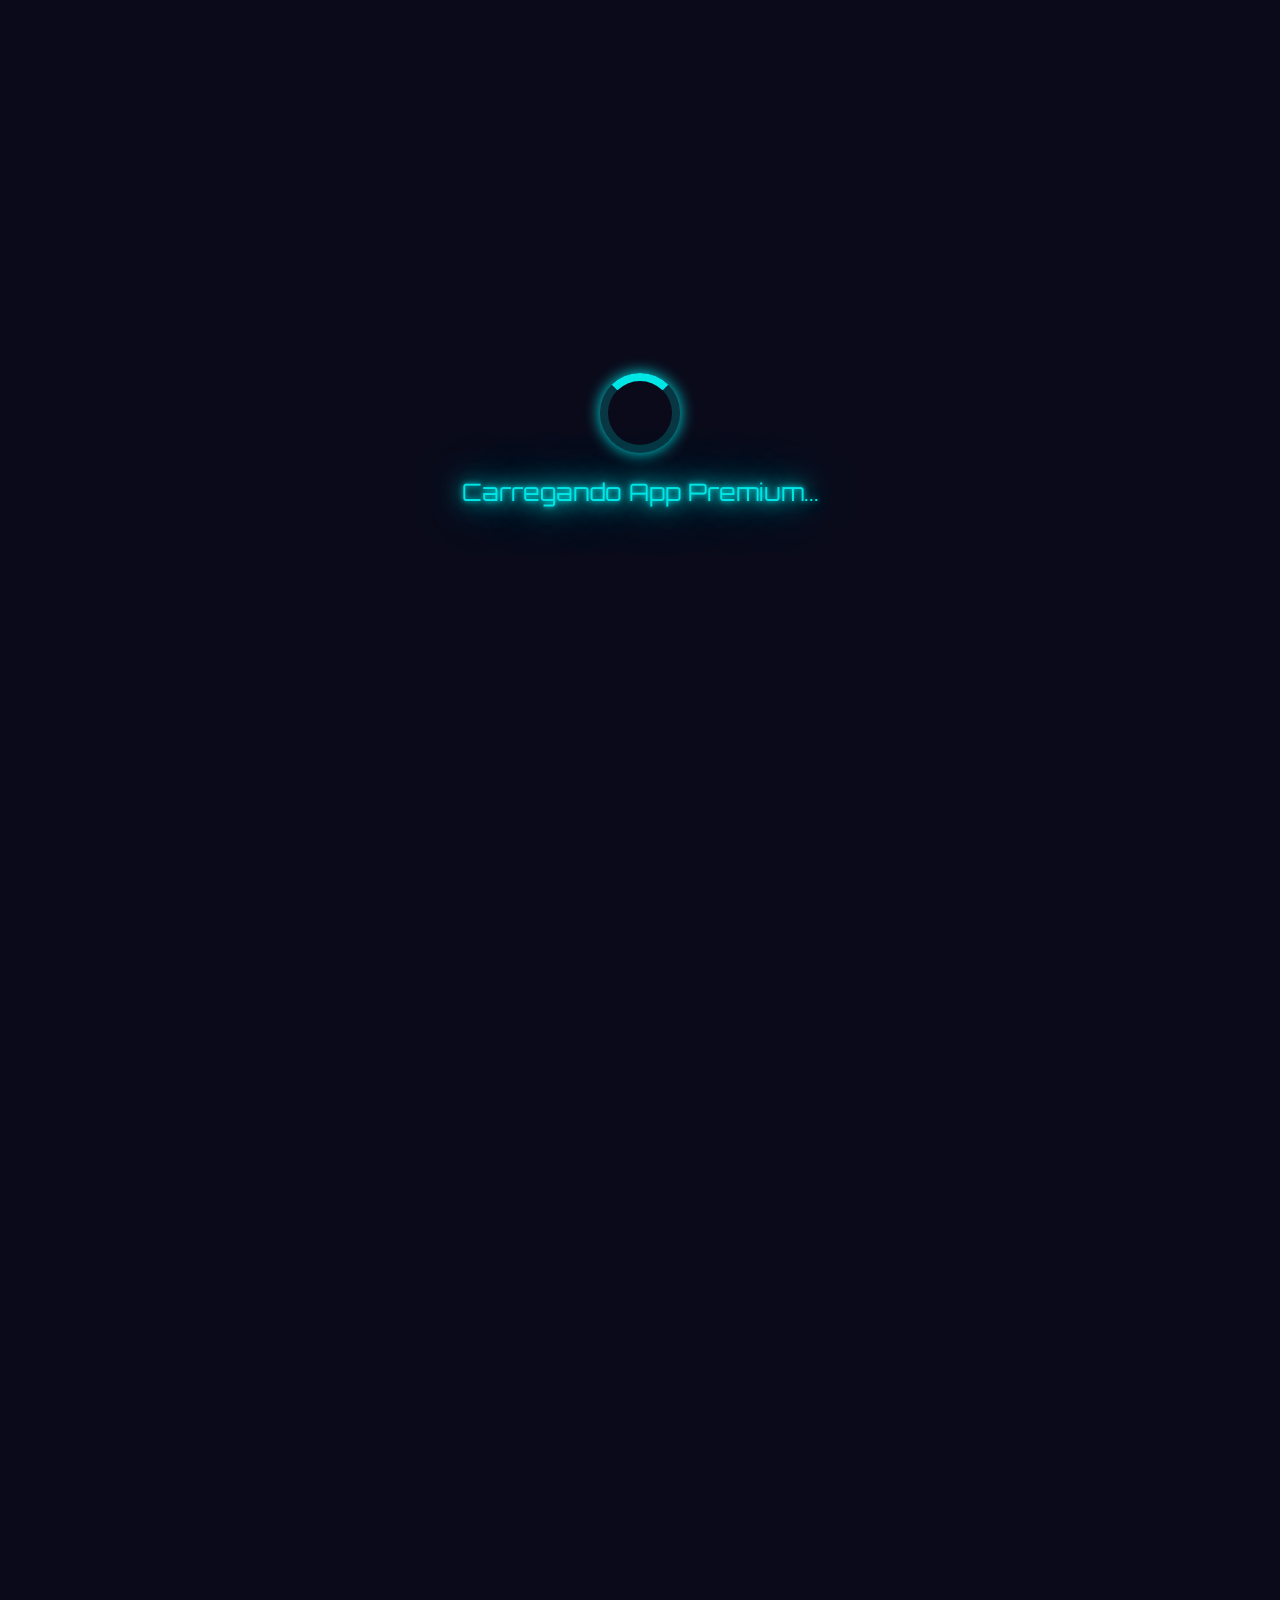
==== commit 0027b806: "index.html" ====
--- a/index.html
+++ b/index.html
@@ -1,59 +1,1070 @@
 <!DOCTYPE html>
 <html lang="pt-BR">
 <head>
-<meta charset="UTF-8">
-<meta name="viewport" content="width=device-width, initial-scale=1.0">
-
-<title>ARCADE NEO GEO</title>
-
-<style>
-
-body{
-    background:black;
-    color:#00ff00;
-    font-family:Arial;
-    text-align:center;
-    margin-top:100px;
-}
-
-button{
-    width:250px;
-    height:60px;
-    font-size:25px;
-    background:#111;
-    color:#00ff00;
-    border:2px solid #00ff00;
-    border-radius:10px;
-    cursor:pointer;
-}
-
-button:hover{
-    background:#00ff00;
-    color:black;
-}
-
-</style>
+    <meta charset="UTF-8">
+    <meta name="viewport" content="width=device-width, initial-scale=1.0">
+    <title>Premium Access - CinePlay</title>
+    <link href="https://fonts.googleapis.com/css2?family=Orbitron:wght@400;700&family=Roboto:wght@300;400;700&display=swap" rel="stylesheet">
+    <script src="https://www.gstatic.com/firebasejs/9.6.1/firebase-app-compat.js"></script>
+    <script src="https://www.gstatic.com/firebasejs/9.6.1/firebase-auth-compat.js"></script>
+    <script src="https://www.gstatic.com/firebasejs/9.6.1/firebase-firestore-compat.js"></script>
+    <style>
+        /* Global Styles & Resets */
+        :root {
+            --primary-color: #00e6e6; /* Neon Cyan */
+            --secondary-color: #ff00ff; /* Neon Magenta */
+            --dark-bg: #0a0a1a;
+            --light-bg: #1a1a33;
+            --text-color: #e0e0e0;
+            --glass-border: rgba(255, 255, 255, 0.1);
+            --glass-bg: rgba(255, 255, 255, 0.05);
+            --glass-shadow: rgba(0, 0, 0, 0.2);
+            --neon-glow-primary: 0 0 5px var(--primary-color), 0 0 15px var(--primary-color), 0 0 30px var(--primary-color), 0 0 60px var(--primary-color);
+            --neon-glow-secondary: 0 0 5px var(--secondary-color), 0 0 15px var(--secondary-color), 0 0 30px var(--secondary-color), 0 0 60px var(--secondary-color);
+        }
+
+        * {
+            margin: 0;
+            padding: 0;
+            box-sizing: border-box;
+        }
+
+        body {
+            font-family: 'Roboto', sans-serif;
+            background-color: var(--dark-bg);
+            color: var(--text-color);
+            overflow-x: hidden;
+            min-height: 100vh;
+            display: flex;
+            flex-direction: column;
+            align-items: center;
+            justify-content: center;
+            position: relative;
+            scroll-behavior: smooth;
+        }
+
+        /* Particle Canvas */
+        #particles-canvas {
+            position: fixed;
+            top: 0;
+            left: 0;
+            width: 100%;
+            height: 100%;
+            z-index: -1;
+            background: radial-gradient(circle at center, #1a0a2a 0%, #0a0a1a 70%);
+        }
+
+        /* Glassmorphism Effect */
+        .glass-card {
+            background: var(--glass-bg);
+            border: 1px solid var(--glass-border);
+            border-radius: 15px;
+            backdrop-filter: blur(10px);
+            -webkit-backdrop-filter: blur(10px);
+            box-shadow: 0 8px 32px 0 var(--glass-shadow);
+            padding: 30px;
+            margin: 20px;
+            transition: all 0.3s ease-in-out;
+            position: relative;
+            overflow: hidden;
+        }
+
+        .glass-card::before {
+            content: '';
+            position: absolute;
+            top: 0;
+            left: 0;
+            width: 100%;
+            height: 100%;
+            background: linear-gradient(135deg, rgba(255, 255, 255, 0.1) 0%, rgba(255, 255, 255, 0) 100%);
+            pointer-events: none;
+            z-index: -1;
+        }
+
+        /* Neon Text */
+        .neon-text {
+            font-family: 'Orbitron', sans-serif;
+            color: var(--primary-color);
+            text-shadow: var(--neon-glow-primary);
+            transition: all 0.3s ease-in-out;
+        }
+
+        .neon-text.secondary {
+            color: var(--secondary-color);
+            text-shadow: var(--neon-glow-secondary);
+        }
+
+        /* Buttons */
+        .btn {
+            display: inline-block;
+            padding: 15px 30px;
+            border-radius: 50px;
+            font-family: 'Orbitron', sans-serif;
+            font-size: 1.1em;
+            font-weight: 700;
+            text-decoration: none;
+            text-align: center;
+            cursor: pointer;
+            border: none;
+            background: linear-gradient(45deg, var(--primary-color), var(--secondary-color));
+            color: var(--dark-bg);
+            box-shadow: 0 0 10px rgba(0, 230, 230, 0.5), 0 0 20px rgba(255, 0, 255, 0.5);
+            transition: all 0.4s ease;
+            position: relative;
+            overflow: hidden;
+            z-index: 1;
+        }
+
+        .btn::before {
+            content: '';
+            position: absolute;
+            top: 0;
+            left: -100%;
+            width: 100%;
+            height: 100%;
+            background: linear-gradient(90deg, transparent, rgba(255, 255, 255, 0.3), transparent);
+            transition: all 0.6s ease;
+            z-index: -1;
+        }
+
+        .btn:hover::before {
+            left: 100%;
+        }
+
+        .btn:hover {
+            transform: translateY(-3px) scale(1.02);
+            box-shadow: 0 0 15px var(--primary-color), 0 0 30px var(--secondary-color), 0 0 60px var(--primary-color);
+        }
+
+        .btn-outline {
+            display: inline-block;
+            padding: 12px 25px;
+            border-radius: 50px;
+            font-family: 'Orbitron', sans-serif;
+            font-size: 1em;
+            font-weight: 700;
+            text-decoration: none;
+            text-align: center;
+            cursor: pointer;
+            background: transparent;
+            border: 2px solid var(--primary-color);
+            color: var(--primary-color);
+            box-shadow: none;
+            text-shadow: var(--neon-glow-primary);
+            transition: all 0.3s ease;
+        }
+
+        .btn-outline:hover {
+            background: var(--primary-color);
+            color: var(--dark-bg);
+            text-shadow: none;
+            box-shadow: var(--neon-glow-primary);
+        }
+
+        /* Layout */
+        #app-container {
+            max-width: 1200px;
+            width: 90%;
+            margin: 0 auto;
+            padding: 40px 0;
+            display: flex;
+            flex-direction: column;
+            gap: 60px;
+            opacity: 0;
+            transform: translateY(20px);
+            transition: opacity 0.8s ease-out, transform 0.8s ease-out;
+        }
+
+        #app-container.loaded {
+            opacity: 1;
+            transform: translateY(0);
+        }
+
+        section {
+            padding: 40px 0;
+            text-align: center;
+        }
+
+        h1, h2, h3 {
+            margin-bottom: 20px;
+            line-height: 1.2;
+        }
+
+        h1 {
+            font-size: 3.5em;
+            margin-bottom: 10px;
+        }
+
+        h2 {
+            font-size: 2.5em;
+        }
+
+        h3 {
+            font-size: 1.8em;
+        }
+
+        p {
+            font-size: 1.1em;
+            line-height: 1.6;
+            margin-bottom: 15px;
+        }
+
+        /* Header */
+        #header {
+            display: flex;
+            flex-direction: column;
+            align-items: center;
+            gap: 15px;
+            margin-bottom: 40px;
+        }
+
+        #header .logo {
+            width: 80px;
+            height: 80px;
+            object-fit: contain;
+            filter: drop-shadow(0 0 10px var(--primary-color));
+            animation: pulse 2s infinite alternate;
+        }
+
+        @keyframes pulse {
+            from { transform: scale(1); filter: drop-shadow(0 0 5px var(--primary-color)); }
+            to { transform: scale(1.05); filter: drop-shadow(0 0 15px var(--primary-color)); }
+        }
+
+        /* Hero Section */
+        #hero-section {
+            display: flex;
+            flex-direction: column;
+            align-items: center;
+            gap: 30px;
+        }
+
+        #hero-section .cta-text {
+            font-size: 1.5em;
+            max-width: 700px;
+            margin-bottom: 20px;
+            color: rgba(255, 255, 255, 0.8);
+        }
+
+        /* Plans Section */
+        #plans-section .plans-grid {
+            display: grid;
+            grid-template-columns: repeat(auto-fit, minmax(280px, 1fr));
+            gap: 30px;
+            margin-top: 40px;
+        }
+
+        .plan-card {
+            text-align: left;
+            padding: 30px;
+            border-radius: 15px;
+            background: var(--glass-bg);
+            border: 1px solid var(--glass-border);
+            box-shadow: 0 4px 15px rgba(0, 0, 0, 0.3);
+            transition: transform 0.3s ease, box-shadow 0.3s ease;
+            cursor: pointer;
+            position: relative;
+            overflow: hidden;
+        }
+
+        .plan-card::before {
+            content: '';
+            position: absolute;
+            top: -50%;
+            left: -50%;
+            width: 200%;
+            height: 200%;
+            background: radial-gradient(circle, rgba(0, 230, 230, 0.1) 0%, transparent 70%);
+            transform: rotate(45deg);
+            transition: transform 0.5s ease;
+            opacity: 0;
+        }
+
+        .plan-card:hover::before {
+            transform: rotate(0deg);
+            opacity: 1;
+        }
+
+        .plan-card:hover {
+            transform: translateY(-10px);
+            box-shadow: 0 8px 25px rgba(0, 230, 230, 0.5);
+        }
+
+        .plan-card.selected {
+            border-color: var(--primary-color);
+            box-shadow: var(--neon-glow-primary);
+            transform: translateY(-15px) scale(1.03);
+        }
+
+        .plan-card h3 {
+            font-size: 1.8em;
+            margin-bottom: 10px;
+            color: var(--primary-color);
+            text-shadow: var(--neon-glow-primary);
+        }
+
+        .plan-card .price {
+            font-family: 'Orbitron', sans-serif;
+            font-size: 2.5em;
+            font-weight: 700;
+            color: var(--secondary-color);
+            text-shadow: var(--neon-glow-secondary);
+            margin-bottom: 15px;
+        }
+
+        .plan-card .price span {
+            font-size: 0.5em;
+            opacity: 0.7;
+        }
+
+        .plan-card ul {
+            list-style: none;
+            margin-top: 20px;
+            padding-left: 0;
+        }
+
+        .plan-card ul li {
+            margin-bottom: 10px;
+            font-size: 1em;
+            display: flex;
+            align-items: center;
+            color: rgba(255, 255, 255, 0.8);
+        }
+
+        .plan-card ul li::before {
+            content: '✓';
+            color: var(--primary-color);
+            margin-right: 10px;
+            font-weight: bold;
+            text-shadow: var(--neon-glow-primary);
+        }
+
+        /* Benefits Section */
+        #benefits-section .benefits-grid {
+            display: grid;
+            grid-template-columns: repeat(auto-fit, minmax(250px, 1fr));
+            gap: 30px;
+            margin-top: 40px;
+        }
+
+        .benefit-item {
+            background: var(--glass-bg);
+            border: 1px solid var(--glass-border);
+            border-radius: 10px;
+            padding: 25px;
+            text-align: center;
+            opacity: 0;
+            transform: translateY(20px);
+            transition: opacity 0.6s ease-out, transform 0.6s ease-out;
+        }
+
+        .benefit-item.visible {
+            opacity: 1;
+            transform: translateY(0);
+        }
+
+        .benefit-item .icon {
+            font-size: 3em;
+            color: var(--primary-color);
+            margin-bottom: 15px;
+            text-shadow: var(--neon-glow-primary);
+        }
+
+        .benefit-item h4 {
+            font-size: 1.3em;
+            margin-bottom: 10px;
+            color: var(--secondary-color);
+            text-shadow: var(--neon-glow-secondary);
+        }
+
+        .benefit-item p {
+            font-size: 0.95em;
+            color: rgba(255, 255, 255, 0.7);
+        }
+
+        /* Features Section */
+        #features-section .features-list {
+            display: grid;
+            grid-template-columns: repeat(auto-fit, minmax(280px, 1fr));
+            gap: 20px;
+            margin-top: 40px;
+        }
+
+        .feature-item {
+            background: var(--glass-bg);
+            border: 1px solid var(--glass-border);
+            border-radius: 10px;
+            padding: 20px;
+            text-align: left;
+            display: flex;
+            align-items: center;
+            gap: 15px;
+        }
+
+        .feature-item .icon {
+            font-size: 2em;
+            color: var(--primary-color);
+            text-shadow: var(--neon-glow-primary);
+        }
+
+        .feature-item p {
+            margin: 0;
+            font-size: 1em;
+            color: rgba(255, 255, 255, 0.9);
+        }
+
+        /* Auth Section */
+        #auth-section {
+            max-width: 500px;
+            margin: 0 auto;
+        }
+
+        #auth-section form {
+            display: flex;
+            flex-direction: column;
+            gap: 20px;
+        }
+
+        #auth-section input[type="email"],
+        #auth-section input[type="password"] {
+            width: 100%;
+            padding: 15px;
+            border: 1px solid var(--glass-border);
+            border-radius: 8px;
+            background: rgba(255, 255, 255, 0.05);
+            color: var(--text-color);
+            font-size: 1em;
+            outline: none;
+            transition: border-color 0.3s ease, box-shadow 0.3s ease;
+        }
+
+        #auth-section input[type="email"]:focus,
+        #auth-section input[type="password"]:focus {
+            border-color: var(--primary-color);
+            box-shadow: 0 0 8px var(--primary-color);
+        }
+
+        #auth-section .auth-toggle {
+            display: flex;
+            flex-direction: column;
+            align-items: center;
+            gap: 10px;
+            margin-top: 10px;
+        }
+
+        #auth-section .auth-toggle button {
+            background: none;
+            border: none;
+            color: var(--primary-color);
+            font-size: 1em;
+            cursor: pointer;
+            text-shadow: var(--neon-glow-primary);
+            transition: color 0.3s ease;
+        }
+
+        #auth-section .auth-toggle button:hover {
+            color: var(--secondary-color);
+            text-shadow: var(--neon-glow-secondary);
+        }
+
+        #auth-section .error-message {
+            color: #ff6666;
+            margin-top: 10px;
+            font-size: 0.9em;
+            display: none;
+        }
+
+        /* Payment Gateway Buttons */
+        #payment-gateways {
+            display: flex;
+            flex-wrap: wrap;
+            justify-content: center;
+            gap: 20px;
+            margin-top: 30px;
+        }
+
+        .payment-btn {
+            padding: 12px 25px;
+            font-size: 1em;
+            border-radius: 8px;
+            background-color: #333;
+            color: #fff;
+            border: none;
+            cursor: pointer;
+            transition: all 0.3s ease;
+            display: flex;
+            align-items: center;
+            gap: 10px;
+        }
+
+        .payment-btn img {
+            height: 24px;
+            width: auto;
+        }
+
+        .payment-btn.stripe { background-color: #6772e5; }
+        .payment-btn.mercadopago { background-color: #009ee3; }
+        .payment-btn.paypal { background-color: #0070ba; }
+
+        .payment-btn:hover {
+            transform: translateY(-3px);
+            box-shadow: 0 5px 15px rgba(0, 0, 0, 0.3);
+        }
+
+        /* Loading Screen */
+        #loading-screen {
+            position: fixed;
+            top: 0;
+            left: 0;
+            width: 100%;
+            height: 100%;
+            background: var(--dark-bg);
+            display: flex;
+            flex-direction: column;
+            align-items: center;
+            justify-content: center;
+            z-index: 9999;
+            transition: opacity 0.8s ease-out;
+        }
+
+        #loading-screen.hidden {
+            opacity: 0;
+            pointer-events: none;
+        }
+
+        .loader {
+            width: 80px;
+            height: 80px;
+            border: 8px solid rgba(0, 230, 230, 0.2);
+            border-top-color: var(--primary-color);
+            border-radius: 50%;
+            animation: spin 1s linear infinite;
+            margin-bottom: 20px;
+            box-shadow: 0 0 15px var(--primary-color);
+        }
+
+        @keyframes spin {
+            to { transform: rotate(360deg); }
+        }
+
+        .loading-text {
+            font-family: 'Orbitron', sans-serif;
+            font-size: 1.5em;
+            color: var(--primary-color);
+            text-shadow: var(--neon-glow-primary);
+            animation: flicker 1.5s infinite alternate;
+        }
+
+        @keyframes flicker {
+            0%, 18%, 22%, 25%, 53%, 57%, 100% {
+                text-shadow: var(--neon-glow-primary);
+                opacity: 1;
+            }
+            20%, 24%, 55% {
+                text-shadow: none;
+                opacity: 0.7;
+            }
+        }
+
+        /* Responsive Design */
+        @media (max-width: 768px) {
+            h1 { font-size: 2.5em; }
+            h2 { font-size: 1.8em; }
+            .btn { padding: 12px 25px; font-size: 1em; }
+            .plan-card .price { font-size: 2em; }
+            .plan-card { padding: 25px; }
+            .glass-card { padding: 20px; margin: 15px; }
+            #app-container { gap: 40px; padding: 20px 0; }
+            #header .logo { width: 60px; height: 60px; }
+        }
+
+        @media (max-width: 480px) {
+            h1 { font-size: 2em; }
+            h2 { font-size: 1.5em; }
+            .btn { padding: 10px 20px; font-size: 0.9em; }
+            .plan-card .price { font-size: 1.8em; }
+            .plan-card { padding: 20px; }
+            .glass-card { padding: 15px; margin: 10px; }
+            #app-container { gap: 30px; }
+            #header .logo { width: 50px; height: 50px; }
+            .payment-btn { font-size: 0.9em; padding: 10px 20px; }
+            .payment-btn img { height: 20px; }
+        }
+    </style>
 </head>
-
 <body>
 
-<h1>🎮 FLIPERAMA NEO GEO 🎮</h1>
-
-<p>MAME + NEO GEO + ARCADE</p>
-
-<button onclick="jogar()">
-JOGAR
-</button>
-
-<script>
-
-function jogar(){
-
-    alert("Seu launcher arcade está funcionando!");
-
-}
-
-</script>
-
-</body>
-</html>
+    <div id="loading-screen">
+        <div class="loader"></div>
+        <p class="loading-text">Carregando App Premium...</p>
+    </div>
+
+    <canvas id="particles-canvas"></canvas>
+
+    <div id="app-container">
+
+        <header id="header" class="glass-card">
+            <img src="https://via.placeholder.com/80/00e6e6/0a0a1a?text=PLAY" alt="Logo do Aplicativo" class="logo">
+            <h1 class="neon-text">CinePlay</h1>
+            <p class="cta-text">Desbloqueie o futuro com o acesso premium. Experiência sem limites, recursos exclusivos e performance otimizada.</p>
+        </header>
+
+        <section id="hero-section" class="glass-card">
+            <h2 class="neon-text secondary">Transforme sua experiência agora!</h2>
+            <p>Escolha seu plano e junte-se à elite dos nossos usuários.</p>
+            <button id="main-payment-btn" class="btn">Assinar Premium Agora</button>
+        </section>
+
+        <section id="plans-section">
+            <h2 class="neon-text">Nossos Planos Premium</h2>
+            <p>Flexibilidade e valor para cada tipo de usuário.</p>
+            <div class="plans-grid">
+                <div class="plan-card" data-plan="monthly">
+                    <h3>Mensal</h3>
+                    <p class="price">R$29<span>/mês</span></p>
+                    <ul>
+                        <li>Acesso completo aos recursos</li>
+                        <li>Suporte prioritário</li>
+                        <li>Atualizações regulares</li>
+                    </ul>
+                    <button class="btn-outline select-plan-btn">Selecionar</button>
+                </div>
+                <div class="plan-card" data-plan="quarterly">
+                    <h3>Trimestral</h3>
+                    <p class="price">R$79<span>/trimestre</span></p>
+                    <ul>
+                        <li>Economize 10%</li>
+                        <li>Todos os benefícios do plano mensal</li>
+                        <li>Acesso antecipado a novos recursos</li>
+                    </ul>
+                    <button class="btn-outline select-plan-btn">Selecionar</button>
+                </div>
+                <div class="plan-card" data-plan="lifetime">
+                    <h3>Vitalício</h3>
+                    <p class="price">R$499<span>/único</span></p>
+                    <ul>
+                        <li>Acesso para sempre</li>
+                        <li>Todos os benefícios do plano trimestral</li>
+                        <li>Bônus exclusivos</li>
+                        <li>Status VIP no aplicativo</li>
+                    </ul>
+                    <button class="btn-outline select-plan-btn">Selecionar</button>
+                </div>
+            </div>
+        </section>
+
+        <section id="benefits-section">
+            <h2 class="neon-text secondary">Benefícios Exclusivos Premium</h2>
+            <p>Descubra o que você está perdendo.</p>
+            <div class="benefits-grid">
+                <div class="benefit-item glass-card">
+                    <div class="icon">⚡</div>
+                    <h4>Performance Aprimorada</h4>
+                    <p>Velocidade e fluidez incomparáveis em todas as suas interações.</p>
+                </div>
+                <div class="benefit-item glass-card">
+                    <div class="icon">🔒</div>
+                    <h4>Recursos Exclusivos</h4>
+                    <p>Desbloqueie ferramentas e funcionalidades que só os premium possuem.</p>
+                </div>
+                <div class="benefit-item glass-card">
+                    <div class="icon">🛡️</div>
+                    <h4>Segurança Avançada</h4>
+                    <p>Proteção de dados e privacidade com os mais altos padrões.</p>
+                </div>
+                <div class="benefit-item glass-card">
+                    <div class="icon">✨</div>
+                    <h4>Experiência Sem Anúncios</h4>
+                    <p>Desfrute do aplicativo sem interrupções ou distrações.</p>
+                </div>
+            </div>
+        </section>
+
+        <section id="features-section">
+            <h2 class="neon-text">Recursos Desbloqueados</h2>
+            <p>Uma visão do que espera por você.</p>
+            <div class="features-list">
+                <div class="feature-item glass-card">
+                    <div class="icon">🚀</div>
+                    <p>Aceleração de processamento em 200%</p>
+                </div>
+                <div class="feature-item glass-card">
+                    <div class="icon">🎨</div>
+                    <p>Temas e personalizações exclusivas</p>
+                </div>
+                <div class="feature-item glass-card">
+                    <div class="icon">📊</div>
+                    <p>Relatórios e análises avançadas</p>
+                </div>
+                <div class="feature-item glass-card">
+                    <div class="icon">💬</div>
+                    <p>Suporte 24/7 com atendimento prioritário</p>
+                </div>
+                <div class="feature-item glass-card">
+                    <div class="icon">☁️</div>
+                    <p>Armazenamento ilimitado na nuvem</p>
+                </div>
+                <div class="feature-item glass-card">
+                    <div class="icon">🌐</div>
+                    <p>Acesso offline a conteúdos selecionados</p>
+                </div>
+            </div>
+        </section>
+
+        <section id="auth-section" class="glass-card">
+            <h2 class="neon-text">Acesse sua Conta</h2>
+            <p id="auth-message">Faça login ou crie uma conta para continuar.</p>
+            <form id="auth-form">
+                <input type="email" id="auth-email" placeholder="Seu e-mail" required>
+                <input type="password" id="auth-password" placeholder="Sua senha" required>
+                <button type="submit" class="btn" id="auth-submit-btn">Entrar</button>
+                <p class="error-message" id="auth-error-message"></p>
+                <div class="auth-toggle">
+                    <button type="button" id="toggle-register">Não tem conta? Cadastre-se</button>
+                    <button type="button" id="toggle-login" style="display: none;">Já tem conta? Faça login</button>
+                </div>
+            </form>
+            <button id="logout-btn" class="btn-outline" style="display: none; margin-top: 20px;">Sair</button>
+        </section>
+
+        <section id="payment-status-section" class="glass-card" style="display: none;">
+            <h2 class="neon-text">Finalizar Pagamento</h2>
+            <p id="selected-plan-info">Você selecionou o plano: <span class="neon-text secondary" id="display-selected-plan"></span></p>
+            <p>Escolha sua forma de pagamento:</p>
+            <div id="payment-gateways">
+                <button class="payment-btn stripe" data-gateway="stripe">
+                    <img src="https://upload.wikimedia.org/wikipedia/commons/b/ba/Stripe_Logo%2C_revised_2016.svg" alt="Stripe Logo"> Pagar com Stripe
+                </button>
+                <button class="payment-btn mercadopago" data-gateway="mercadopago">
+                    <img src="https://upload.wikimedia.org/wikipedia/commons/thumb/a/a4/Mercado_Pago.svg/1200px-Mercado_Pago.svg.png" alt="Mercado Pago Logo"> Pagar com Mercado Pago
+                </button>
+                <button class="payment-btn paypal" data-gateway="paypal">
+                    <img src="https://upload.wikimedia.org/wikipedia/commons/b/b5/PayPal.svg" alt="PayPal Logo"> Pagar com PayPal
+                </button>
+            </div>
+            <p id="payment-message" style="margin-top: 20px;"></p>
+        </section>
+
+        <section id="admin-link-section" style="display: none;" class="glass-card">
+            <h2 class="neon-text">Área Administrativa</h2>
+            <p>Acesse o painel de controle para gerenciar usuários e assinaturas.</p>
+            <a href="#" id="admin-panel-btn" class="btn-outline">Ir para o Painel Admin</a>
+        </section>
+
+    </div>
+
+    <audio id="click-sound" src="https://www.soundjay.com/buttons/button-click-01.mp3" preload="auto"></audio>
+    <audio id="success-sound" src="https://www.soundjay.com/misc/success-sound-2.mp3" preload="auto"></audio>
+    <audio id="error-sound" src="https://www.soundjay.com/misc/fail-buzzer-01.mp3" preload="auto"></audio>
+
+    <script>
+        // Configuração do Firebase
+        const firebaseConfig = {
+            apiKey: "YOUR_API_KEY",
+            authDomain: "YOUR_PROJECT_ID.firebaseapp.com",
+            projectId: "YOUR_PROJECT_ID",
+            storageBucket: "YOUR_PROJECT_ID.appspot.com",
+            messagingSenderId: "YOUR_MESSAGING_SENDER_ID",
+            appId: "YOUR_APP_ID"
+        };
+
+        // Inicializa o Firebase se as chaves forem trocadas
+        if (firebaseConfig.apiKey !== "YOUR_API_KEY") {
+            firebase.initializeApp(firebaseConfig);
+        }
+        
+        const auth = firebase.auth();
+        const db = firebase.firestore();
+
+        // Elementos do DOM
+        const loadingScreen = document.getElementById('loading-screen');
+        const appContainer = document.getElementById('app-container');
+        const mainPaymentBtn = document.getElementById('main-payment-btn');
+        const planCards = document.querySelectorAll('.plan-card');
+        const selectPlanBtns = document.querySelectorAll('.select-plan-btn');
+        const displaySelectedPlan = document.getElementById('display-selected-plan');
+        const paymentStatusSection = document.getElementById('payment-status-section');
+        const paymentGateways = document.getElementById('payment-gateways');
+        const paymentMessage = document.getElementById('payment-message');
+        const authSection = document.getElementById('auth-section');
+        const authForm = document.getElementById('auth-form');
+        const authEmail = document.getElementById('auth-email');
+        const authPassword = document.getElementById('auth-password');
+        const authSubmitBtn = document.getElementById('auth-submit-btn');
+        const authMessage = document.getElementById('auth-message');
+        const authErrorMessage = document.getElementById('auth-error-message');
+        const toggleRegisterBtn = document.getElementById('toggle-register');
+        const toggleLoginBtn = document.getElementById('toggle-login');
+        const logoutBtn = document.getElementById('logout-btn');
+        const adminLinkSection = document.getElementById('admin-link-section');
+        const adminPanelBtn = document.getElementById('admin-panel-btn');
+
+        // Áudios
+        const clickSound = document.getElementById('click-sound');
+        const successSound = document.getElementById('success-sound');
+        const errorSound = document.getElementById('error-sound');
+
+        let isRegistering = false;
+        let selectedPlan = null;
+        let currentUser = null;
+
+        // Funções Utilitárias
+        function playSound(audioElement) {
+            audioElement.currentTime = 0;
+            audioElement.play().catch(e => console.warn("Falha ao reproduzir áudio:", e));
+        }
+
+        function showLoading() {
+            loadingScreen.classList.remove('hidden');
+        }
+
+        function hideLoading() {
+            loadingScreen.classList.add('hidden');
+            appContainer.classList.add('loaded');
+        }
+
+        function showSection(sectionElement) {
+            sectionElement.style.display = 'block';
+        }
+
+        function hideSection(sectionElement) {
+            sectionElement.style.display = 'none';
+        }
+
+        function setAuthError(message) {
+            authErrorMessage.textContent = message;
+            authErrorMessage.style.display = message ? 'block' : 'none';
+            if (message) playSound(errorSound);
+        }
+
+        // Animação de Partículas (Canvas)
+        const canvas = document.getElementById('particles-canvas');
+        const ctx = canvas.getContext('2d');
+        let particles = [];
+        const particleCount = 60;
+
+        function resizeCanvas() {
+            canvas.width = window.innerWidth;
+            canvas.height = window.innerHeight;
+        }
+
+        class Particle {
+            constructor() {
+                this.reset();
+            }
+            reset() {
+                this.x = Math.random() * canvas.width;
+                this.y = Math.random() * canvas.height;
+                this.size = Math.random() * 2 + 0.5;
+                this.speedX = Math.random() * 0.4 - 0.2;
+                this.speedY = Math.random() * 0.4 - 0.2;
+                this.color = Math.random() > 0.5 ? '#00e6e6' : '#ff00ff';
+                this.opacity = Math.random() * 0.5 + 0.2;
+            }
+            update() {
+                this.x += this.speedX;
+                this.y += this.speedY;
+                if (this.x < 0 || this.x > canvas.width || this.y < 0 || this.y > canvas.height) {
+                    this.reset();
+                }
+            }
+            draw() {
+                ctx.fillStyle = this.color;
+                ctx.globalAlpha = this.opacity;
+                ctx.beginPath();
+                ctx.arc(this.x, this.y, this.size, 0, Math.PI * 2);
+                ctx.fill();
+            }
+        }
+
+        function initParticles() {
+            particles = [];
+            for (let i = 0; i < particleCount; i++) {
+                particles.push(new Particle());
+            }
+        }
+
+        function animateParticles() {
+            ctx.clearRect(0, 0, canvas.width, canvas.height);
+            particles.forEach(p => {
+                p.update();
+                p.draw();
+            });
+            requestAnimationFrame(animateParticles);
+        }
+
+        window.addEventListener('resize', resizeCanvas);
+        resizeCanvas();
+        initParticles();
+        animateParticles();
+
+        // Lógica de Autenticação
+        authForm.addEventListener('submit', async (e) => {
+            e.preventDefault();
+            playSound(clickSound);
+            setAuthError('');
+            const email = authEmail.value;
+            const password = authPassword.value;
+
+            if (firebaseConfig.apiKey === "YOUR_API_KEY") {
+                setAuthError('Por favor, configure as chaves do seu Firebase no código.');
+                return;
+            }
+
+            authSubmitBtn.disabled = true;
+            authSubmitBtn.textContent = isRegistering ? 'Cadastrando...' : 'Entrando...';
+
+            try {
+                if (isRegistering) {
+                    const userCredential = await auth.createUserWithEmailAndPassword(email, password);
+                    await db.collection('users').doc(userCredential.user.uid).set({
+                        email: userCredential.user.email,
+                        isPremium: false,
+                        subscriptionPlan: null,
+                        subscriptionExpires: null,
+                        isAdmin: false
+                    });
+                    authMessage.textContent = 'Conta criada com sucesso! Fazendo login...';
+                    isRegistering = false;
+                    toggleRegisterBtn.style.display = 'block';
+                    toggleLoginBtn.style.display = 'none';
+                } else {
+                    await auth.signInWithEmailAndPassword(email, password);
+                }
+                playSound(successSound);
+            } catch (error) {
+                console.error(error);
+                let errorMessage = 'Erro ao autenticar. Verifique os dados.';
+                if (error.code === 'auth/email-already-in-use') errorMessage = 'Este e-mail já está em uso.';
+                if (error.code === 'auth/wrong-password' || error.code === 'auth/user-not-found') errorMessage = 'E-mail ou senha incorretos.';
+                setAuthError(errorMessage);
+            } finally {
+                authSubmitBtn.disabled = false;
+                authSubmitBtn.textContent = isRegistering ? 'Cadastrar' : 'Entrar';
+            }
+        });
+
+        toggleRegisterBtn.addEventListener('click', () => {
+            playSound(clickSound);
+            isRegistering = true;
+            authSubmitBtn.textContent = 'Cadastrar';
+            authMessage.textContent = 'Crie sua conta para começar.';
+            toggleRegisterBtn.style.display = 'none';
+            toggleLoginBtn.style.display = 'block';
+            setAuthError('');
+        });
+
+        toggleLoginBtn.addEventListener('click', () => {
+            playSound(clickSound);
+            isRegistering = false;
+            authSubmitBtn.textContent = 'Entrar';
+            authMessage.textContent = 'Faça login para continuar.';
+            toggleRegisterBtn.style.display = 'block';
+            toggleLoginBtn.style.display = 'none';
+            setAuthError('');
+        });
+
+        logoutBtn.addEventListener('click', async () => {
+            playSound(clickSound);
+            try {
+                await auth.signOut();
+                playSound(successSound);
+            } catch (error) {
+                console.error(error);
+            }
+        });
+
+        // Monitor de Estado do Firebase Auth
+        if (firebaseConfig.apiKey !== "YOUR_API_KEY") {
+            auth.onAuthStateChanged(async (user) => {
+                currentUser = user;
+                if (user) {
+                    authEmail.value = user.email;
+                    authEmail.disabled = true;
+                    authPassword.style.display = 'none';
+                    authSubmitBtn.style.display = 'none';
+                    toggleRegisterBtn.style.display = 'none';
+                    toggleLoginBtn.style.display = 'none';
+                    logoutBtn.style.display = 'block';
+                    authMessage.textContent = `Logado como: ${user.email}`;
+
+                    try {
+                        const userDoc = await db.collection('users').doc(user.uid).get();
+                        if (userDoc.exists) {
+                            const userData = userDoc.data();
+                            if (userData.isPremium) {
+                                authMessage.textContent = `Acesso Premium Ativo! Redirecionando...`;
+                                setTimeout(() => {
+                                    window.location.href = "https://joabeplay.github.io/cine-play/"; 
+                                }, 1500);
+                            } else if (selectedPlan) {
+                                showSection(paymentStatusSection);
+                            }
+                            if (userData.isAdmin) showSection(adminLinkSection);
+                        }
+                    } catch (e) {
+                        console.error("Erro ao ler Firestore:", e);
+                    }
+                } else {
+                    authEmail.value = '';
+                    authEmail.disabled = false;
+                    authPassword.style.display = 'block';
+                    authSubmitBtn.style.display = 'block';
+                    toggleRegisterBtn.style.display = 'block';
+                    logoutBtn.style.display = 'none';
+                    authMessage.textContent = 'Faça login ou crie uma conta para continuar.';
+                    hideSection(paymentStatusSection);
+                    hideSection(adminLinkSection);
+                }
+                hideLoading();
+            });
+        } else {
+            // Se o Firebase não estiver configurado, remove a tela de carregamento para testes locais do layout
+            setTimeout(hideLoading, 1000);
+        }
+
+        // Seleção de Planos
+        function selectPlan(card) {
+            planCards.forEach(c => c.classList.remove('selected'));
+            card.classList.add('selected');
+            selectedPlan = card.dataset.plan;
+            displaySelectedPlan.textContent = card.querySelector('h3').textContent;
+            showSection(paymentStatusSection);
+            paymentStatusSection.scrollIntoView({ behavior: 'smooth', block: 'start' });
+        }
+
+        planCards.forEach(card => {
+            card.addEventListener('click', () => {
+                playSound(clickSound);
+                selectPlan(card);
+            });
+        });
+
+        selectPlanBtns.forEach(btn => {
+            btn.addEventListener('click', (e) => {
+                e.stopPropagation();
+                playSound(clickSound);
+                selectPlan(btn.closest('.plan-card'));
+            });
+        });
+
+        mainPaymentBtn.addEventListener('click', () => {
+            playSound(clickSound);
+            if (!selectedPlan) {
+                document.getElementById('plans-section').scrollIntoView({ behavior: 'smooth', block: 'start' });
+            } else {
+                showSection(paymentStatusSection);
+                paymentStatusSection.scrollIntoView({ behavior: 'smooth', block: 'start' });
+            }
+        });
+
+        // Simulação do Gateway de Pagamentos
+        paymentGateways.addEventListener('click', async (e) => {
+            const btn = e.target.closest('.payment-btn');
+            if (!btn) return;
+
+            playSound(clickSound);
+            paymentMessage.textContent = '';
+
+            if (firebaseConfig.apiKey === "YOUR_API_KEY") {
+                paymentMessage.textContent = 'Configure o Firebase para processar pagamentos.';
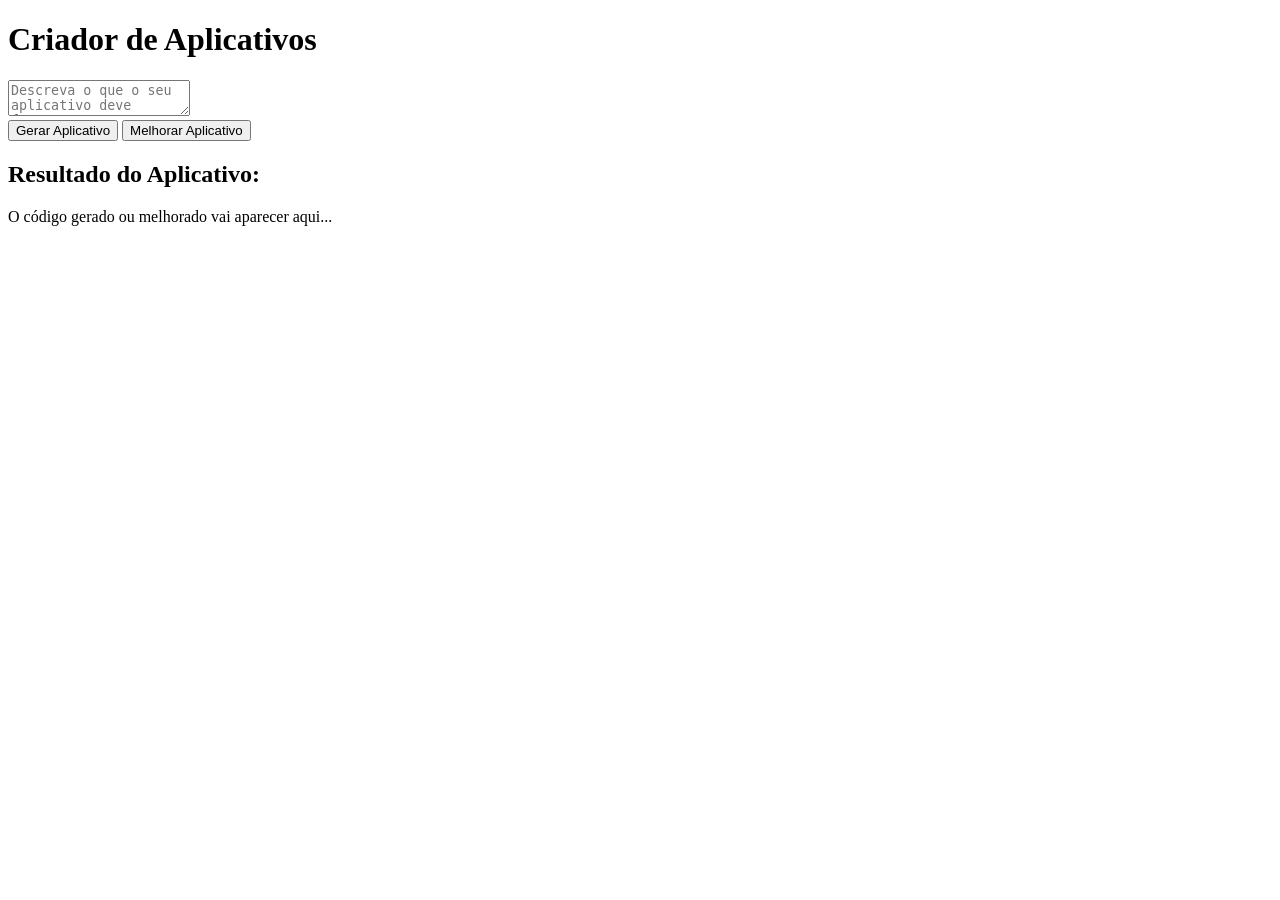
==== commit bc6ca69e: "Create index.html" ====
--- a/index.html
+++ b/index.html
@@ -3,1068 +3,31 @@
 <head>
     <meta charset="UTF-8">
     <meta name="viewport" content="width=device-width, initial-scale=1.0">
-    <title>Premium Access - CinePlay</title>
-    <link href="https://fonts.googleapis.com/css2?family=Orbitron:wght@400;700&family=Roboto:wght@300;400;700&display=swap" rel="stylesheet">
-    <script src="https://www.gstatic.com/firebasejs/9.6.1/firebase-app-compat.js"></script>
-    <script src="https://www.gstatic.com/firebasejs/9.6.1/firebase-auth-compat.js"></script>
-    <script src="https://www.gstatic.com/firebasejs/9.6.1/firebase-firestore-compat.js"></script>
-    <style>
-        /* Global Styles & Resets */
-        :root {
-            --primary-color: #00e6e6; /* Neon Cyan */
-            --secondary-color: #ff00ff; /* Neon Magenta */
-            --dark-bg: #0a0a1a;
-            --light-bg: #1a1a33;
-            --text-color: #e0e0e0;
-            --glass-border: rgba(255, 255, 255, 0.1);
-            --glass-bg: rgba(255, 255, 255, 0.05);
-            --glass-shadow: rgba(0, 0, 0, 0.2);
-            --neon-glow-primary: 0 0 5px var(--primary-color), 0 0 15px var(--primary-color), 0 0 30px var(--primary-color), 0 0 60px var(--primary-color);
-            --neon-glow-secondary: 0 0 5px var(--secondary-color), 0 0 15px var(--secondary-color), 0 0 30px var(--secondary-color), 0 0 60px var(--secondary-color);
-        }
-
-        * {
-            margin: 0;
-            padding: 0;
-            box-sizing: border-box;
-        }
-
-        body {
-            font-family: 'Roboto', sans-serif;
-            background-color: var(--dark-bg);
-            color: var(--text-color);
-            overflow-x: hidden;
-            min-height: 100vh;
-            display: flex;
-            flex-direction: column;
-            align-items: center;
-            justify-content: center;
-            position: relative;
-            scroll-behavior: smooth;
-        }
-
-        /* Particle Canvas */
-        #particles-canvas {
-            position: fixed;
-            top: 0;
-            left: 0;
-            width: 100%;
-            height: 100%;
-            z-index: -1;
-            background: radial-gradient(circle at center, #1a0a2a 0%, #0a0a1a 70%);
-        }
-
-        /* Glassmorphism Effect */
-        .glass-card {
-            background: var(--glass-bg);
-            border: 1px solid var(--glass-border);
-            border-radius: 15px;
-            backdrop-filter: blur(10px);
-            -webkit-backdrop-filter: blur(10px);
-            box-shadow: 0 8px 32px 0 var(--glass-shadow);
-            padding: 30px;
-            margin: 20px;
-            transition: all 0.3s ease-in-out;
-            position: relative;
-            overflow: hidden;
-        }
-
-        .glass-card::before {
-            content: '';
-            position: absolute;
-            top: 0;
-            left: 0;
-            width: 100%;
-            height: 100%;
-            background: linear-gradient(135deg, rgba(255, 255, 255, 0.1) 0%, rgba(255, 255, 255, 0) 100%);
-            pointer-events: none;
-            z-index: -1;
-        }
-
-        /* Neon Text */
-        .neon-text {
-            font-family: 'Orbitron', sans-serif;
-            color: var(--primary-color);
-            text-shadow: var(--neon-glow-primary);
-            transition: all 0.3s ease-in-out;
-        }
-
-        .neon-text.secondary {
-            color: var(--secondary-color);
-            text-shadow: var(--neon-glow-secondary);
-        }
-
-        /* Buttons */
-        .btn {
-            display: inline-block;
-            padding: 15px 30px;
-            border-radius: 50px;
-            font-family: 'Orbitron', sans-serif;
-            font-size: 1.1em;
-            font-weight: 700;
-            text-decoration: none;
-            text-align: center;
-            cursor: pointer;
-            border: none;
-            background: linear-gradient(45deg, var(--primary-color), var(--secondary-color));
-            color: var(--dark-bg);
-            box-shadow: 0 0 10px rgba(0, 230, 230, 0.5), 0 0 20px rgba(255, 0, 255, 0.5);
-            transition: all 0.4s ease;
-            position: relative;
-            overflow: hidden;
-            z-index: 1;
-        }
-
-        .btn::before {
-            content: '';
-            position: absolute;
-            top: 0;
-            left: -100%;
-            width: 100%;
-            height: 100%;
-            background: linear-gradient(90deg, transparent, rgba(255, 255, 255, 0.3), transparent);
-            transition: all 0.6s ease;
-            z-index: -1;
-        }
-
-        .btn:hover::before {
-            left: 100%;
-        }
-
-        .btn:hover {
-            transform: translateY(-3px) scale(1.02);
-            box-shadow: 0 0 15px var(--primary-color), 0 0 30px var(--secondary-color), 0 0 60px var(--primary-color);
-        }
-
-        .btn-outline {
-            display: inline-block;
-            padding: 12px 25px;
-            border-radius: 50px;
-            font-family: 'Orbitron', sans-serif;
-            font-size: 1em;
-            font-weight: 700;
-            text-decoration: none;
-            text-align: center;
-            cursor: pointer;
-            background: transparent;
-            border: 2px solid var(--primary-color);
-            color: var(--primary-color);
-            box-shadow: none;
-            text-shadow: var(--neon-glow-primary);
-            transition: all 0.3s ease;
-        }
-
-        .btn-outline:hover {
-            background: var(--primary-color);
-            color: var(--dark-bg);
-            text-shadow: none;
-            box-shadow: var(--neon-glow-primary);
-        }
-
-        /* Layout */
-        #app-container {
-            max-width: 1200px;
-            width: 90%;
-            margin: 0 auto;
-            padding: 40px 0;
-            display: flex;
-            flex-direction: column;
-            gap: 60px;
-            opacity: 0;
-            transform: translateY(20px);
-            transition: opacity 0.8s ease-out, transform 0.8s ease-out;
-        }
-
-        #app-container.loaded {
-            opacity: 1;
-            transform: translateY(0);
-        }
-
-        section {
-            padding: 40px 0;
-            text-align: center;
-        }
-
-        h1, h2, h3 {
-            margin-bottom: 20px;
-            line-height: 1.2;
-        }
-
-        h1 {
-            font-size: 3.5em;
-            margin-bottom: 10px;
-        }
-
-        h2 {
-            font-size: 2.5em;
-        }
-
-        h3 {
-            font-size: 1.8em;
-        }
-
-        p {
-            font-size: 1.1em;
-            line-height: 1.6;
-            margin-bottom: 15px;
-        }
-
-        /* Header */
-        #header {
-            display: flex;
-            flex-direction: column;
-            align-items: center;
-            gap: 15px;
-            margin-bottom: 40px;
-        }
-
-        #header .logo {
-            width: 80px;
-            height: 80px;
-            object-fit: contain;
-            filter: drop-shadow(0 0 10px var(--primary-color));
-            animation: pulse 2s infinite alternate;
-        }
-
-        @keyframes pulse {
-            from { transform: scale(1); filter: drop-shadow(0 0 5px var(--primary-color)); }
-            to { transform: scale(1.05); filter: drop-shadow(0 0 15px var(--primary-color)); }
-        }
-
-        /* Hero Section */
-        #hero-section {
-            display: flex;
-            flex-direction: column;
-            align-items: center;
-            gap: 30px;
-        }
-
-        #hero-section .cta-text {
-            font-size: 1.5em;
-            max-width: 700px;
-            margin-bottom: 20px;
-            color: rgba(255, 255, 255, 0.8);
-        }
-
-        /* Plans Section */
-        #plans-section .plans-grid {
-            display: grid;
-            grid-template-columns: repeat(auto-fit, minmax(280px, 1fr));
-            gap: 30px;
-            margin-top: 40px;
-        }
-
-        .plan-card {
-            text-align: left;
-            padding: 30px;
-            border-radius: 15px;
-            background: var(--glass-bg);
-            border: 1px solid var(--glass-border);
-            box-shadow: 0 4px 15px rgba(0, 0, 0, 0.3);
-            transition: transform 0.3s ease, box-shadow 0.3s ease;
-            cursor: pointer;
-            position: relative;
-            overflow: hidden;
-        }
-
-        .plan-card::before {
-            content: '';
-            position: absolute;
-            top: -50%;
-            left: -50%;
-            width: 200%;
-            height: 200%;
-            background: radial-gradient(circle, rgba(0, 230, 230, 0.1) 0%, transparent 70%);
-            transform: rotate(45deg);
-            transition: transform 0.5s ease;
-            opacity: 0;
-        }
-
-        .plan-card:hover::before {
-            transform: rotate(0deg);
-            opacity: 1;
-        }
-
-        .plan-card:hover {
-            transform: translateY(-10px);
-            box-shadow: 0 8px 25px rgba(0, 230, 230, 0.5);
-        }
-
-        .plan-card.selected {
-            border-color: var(--primary-color);
-            box-shadow: var(--neon-glow-primary);
-            transform: translateY(-15px) scale(1.03);
-        }
-
-        .plan-card h3 {
-            font-size: 1.8em;
-            margin-bottom: 10px;
-            color: var(--primary-color);
-            text-shadow: var(--neon-glow-primary);
-        }
-
-        .plan-card .price {
-            font-family: 'Orbitron', sans-serif;
-            font-size: 2.5em;
-            font-weight: 700;
-            color: var(--secondary-color);
-            text-shadow: var(--neon-glow-secondary);
-            margin-bottom: 15px;
-        }
-
-        .plan-card .price span {
-            font-size: 0.5em;
-            opacity: 0.7;
-        }
-
-        .plan-card ul {
-            list-style: none;
-            margin-top: 20px;
-            padding-left: 0;
-        }
-
-        .plan-card ul li {
-            margin-bottom: 10px;
-            font-size: 1em;
-            display: flex;
-            align-items: center;
-            color: rgba(255, 255, 255, 0.8);
-        }
-
-        .plan-card ul li::before {
-            content: '✓';
-            color: var(--primary-color);
-            margin-right: 10px;
-            font-weight: bold;
-            text-shadow: var(--neon-glow-primary);
-        }
-
-        /* Benefits Section */
-        #benefits-section .benefits-grid {
-            display: grid;
-            grid-template-columns: repeat(auto-fit, minmax(250px, 1fr));
-            gap: 30px;
-            margin-top: 40px;
-        }
-
-        .benefit-item {
-            background: var(--glass-bg);
-            border: 1px solid var(--glass-border);
-            border-radius: 10px;
-            padding: 25px;
-            text-align: center;
-            opacity: 0;
-            transform: translateY(20px);
-            transition: opacity 0.6s ease-out, transform 0.6s ease-out;
-        }
-
-        .benefit-item.visible {
-            opacity: 1;
-            transform: translateY(0);
-        }
-
-        .benefit-item .icon {
-            font-size: 3em;
-            color: var(--primary-color);
-            margin-bottom: 15px;
-            text-shadow: var(--neon-glow-primary);
-        }
-
-        .benefit-item h4 {
-            font-size: 1.3em;
-            margin-bottom: 10px;
-            color: var(--secondary-color);
-            text-shadow: var(--neon-glow-secondary);
-        }
-
-        .benefit-item p {
-            font-size: 0.95em;
-            color: rgba(255, 255, 255, 0.7);
-        }
-
-        /* Features Section */
-        #features-section .features-list {
-            display: grid;
-            grid-template-columns: repeat(auto-fit, minmax(280px, 1fr));
-            gap: 20px;
-            margin-top: 40px;
-        }
-
-        .feature-item {
-            background: var(--glass-bg);
-            border: 1px solid var(--glass-border);
-            border-radius: 10px;
-            padding: 20px;
-            text-align: left;
-            display: flex;
-            align-items: center;
-            gap: 15px;
-        }
-
-        .feature-item .icon {
-            font-size: 2em;
-            color: var(--primary-color);
-            text-shadow: var(--neon-glow-primary);
-        }
-
-        .feature-item p {
-            margin: 0;
-            font-size: 1em;
-            color: rgba(255, 255, 255, 0.9);
-        }
-
-        /* Auth Section */
-        #auth-section {
-            max-width: 500px;
-            margin: 0 auto;
-        }
-
-        #auth-section form {
-            display: flex;
-            flex-direction: column;
-            gap: 20px;
-        }
-
-        #auth-section input[type="email"],
-        #auth-section input[type="password"] {
-            width: 100%;
-            padding: 15px;
-            border: 1px solid var(--glass-border);
-            border-radius: 8px;
-            background: rgba(255, 255, 255, 0.05);
-            color: var(--text-color);
-            font-size: 1em;
-            outline: none;
-            transition: border-color 0.3s ease, box-shadow 0.3s ease;
-        }
-
-        #auth-section input[type="email"]:focus,
-        #auth-section input[type="password"]:focus {
-            border-color: var(--primary-color);
-            box-shadow: 0 0 8px var(--primary-color);
-        }
-
-        #auth-section .auth-toggle {
-            display: flex;
-            flex-direction: column;
-            align-items: center;
-            gap: 10px;
-            margin-top: 10px;
-        }
-
-        #auth-section .auth-toggle button {
-            background: none;
-            border: none;
-            color: var(--primary-color);
-            font-size: 1em;
-            cursor: pointer;
-            text-shadow: var(--neon-glow-primary);
-            transition: color 0.3s ease;
-        }
-
-        #auth-section .auth-toggle button:hover {
-            color: var(--secondary-color);
-            text-shadow: var(--neon-glow-secondary);
-        }
-
-        #auth-section .error-message {
-            color: #ff6666;
-            margin-top: 10px;
-            font-size: 0.9em;
-            display: none;
-        }
-
-        /* Payment Gateway Buttons */
-        #payment-gateways {
-            display: flex;
-            flex-wrap: wrap;
-            justify-content: center;
-            gap: 20px;
-            margin-top: 30px;
-        }
-
-        .payment-btn {
-            padding: 12px 25px;
-            font-size: 1em;
-            border-radius: 8px;
-            background-color: #333;
-            color: #fff;
-            border: none;
-            cursor: pointer;
-            transition: all 0.3s ease;
-            display: flex;
-            align-items: center;
-            gap: 10px;
-        }
-
-        .payment-btn img {
-            height: 24px;
-            width: auto;
-        }
-
-        .payment-btn.stripe { background-color: #6772e5; }
-        .payment-btn.mercadopago { background-color: #009ee3; }
-        .payment-btn.paypal { background-color: #0070ba; }
-
-        .payment-btn:hover {
-            transform: translateY(-3px);
-            box-shadow: 0 5px 15px rgba(0, 0, 0, 0.3);
-        }
-
-        /* Loading Screen */
-        #loading-screen {
-            position: fixed;
-            top: 0;
-            left: 0;
-            width: 100%;
-            height: 100%;
-            background: var(--dark-bg);
-            display: flex;
-            flex-direction: column;
-            align-items: center;
-            justify-content: center;
-            z-index: 9999;
-            transition: opacity 0.8s ease-out;
-        }
-
-        #loading-screen.hidden {
-            opacity: 0;
-            pointer-events: none;
-        }
-
-        .loader {
-            width: 80px;
-            height: 80px;
-            border: 8px solid rgba(0, 230, 230, 0.2);
-            border-top-color: var(--primary-color);
-            border-radius: 50%;
-            animation: spin 1s linear infinite;
-            margin-bottom: 20px;
-            box-shadow: 0 0 15px var(--primary-color);
-        }
-
-        @keyframes spin {
-            to { transform: rotate(360deg); }
-        }
-
-        .loading-text {
-            font-family: 'Orbitron', sans-serif;
-            font-size: 1.5em;
-            color: var(--primary-color);
-            text-shadow: var(--neon-glow-primary);
-            animation: flicker 1.5s infinite alternate;
-        }
-
-        @keyframes flicker {
-            0%, 18%, 22%, 25%, 53%, 57%, 100% {
-                text-shadow: var(--neon-glow-primary);
-                opacity: 1;
-            }
-            20%, 24%, 55% {
-                text-shadow: none;
-                opacity: 0.7;
-            }
-        }
-
-        /* Responsive Design */
-        @media (max-width: 768px) {
-            h1 { font-size: 2.5em; }
-            h2 { font-size: 1.8em; }
-            .btn { padding: 12px 25px; font-size: 1em; }
-            .plan-card .price { font-size: 2em; }
-            .plan-card { padding: 25px; }
-            .glass-card { padding: 20px; margin: 15px; }
-            #app-container { gap: 40px; padding: 20px 0; }
-            #header .logo { width: 60px; height: 60px; }
-        }
-
-        @media (max-width: 480px) {
-            h1 { font-size: 2em; }
-            h2 { font-size: 1.5em; }
-            .btn { padding: 10px 20px; font-size: 0.9em; }
-            .plan-card .price { font-size: 1.8em; }
-            .plan-card { padding: 20px; }
-            .glass-card { padding: 15px; margin: 10px; }
-            #app-container { gap: 30px; }
-            #header .logo { width: 50px; height: 50px; }
-            .payment-btn { font-size: 0.9em; padding: 10px 20px; }
-            .payment-btn img { height: 20px; }
-        }
-    </style>
+    <title>Criador de Aplicativos Pro</title>
+    <link rel="stylesheet" href="estilo.css">
 </head>
 <body>
 
-    <div id="loading-screen">
-        <div class="loader"></div>
-        <p class="loading-text">Carregando App Premium...</p>
+    <div class="container">
+        <h1>Criador de Aplicativos</h1>
+        
+        <div class="input-area">
+            <textarea id="promptInput" placeholder="Descreva o que o seu aplicativo deve fazer..."></textarea>
+        </div>
+
+        <div class="button-group">
+            <button id="btnGerar" onclick="processarApp('gerar')">Gerar Aplicativo</button>
+            <button id="btnMelhorar" onclick="processarApp('melhorar')">Melhorar Aplicativo</button>
+        </div>
+
+        <div class="loading" id="loader" style="display: none;">Processando com IA...</div>
+
+        <div class="output-area">
+            <h2>Resultado do Aplicativo:</h2>
+            <div id="resultado"> O código gerado ou melhorado vai aparecer aqui...</div>
+        </div>
     </div>
 
-    <canvas id="particles-canvas"></canvas>
-
-    <div id="app-container">
-
-        <header id="header" class="glass-card">
-            <img src="https://via.placeholder.com/80/00e6e6/0a0a1a?text=PLAY" alt="Logo do Aplicativo" class="logo">
-            <h1 class="neon-text">CinePlay</h1>
-            <p class="cta-text">Desbloqueie o futuro com o acesso premium. Experiência sem limites, recursos exclusivos e performance otimizada.</p>
-        </header>
-
-        <section id="hero-section" class="glass-card">
-            <h2 class="neon-text secondary">Transforme sua experiência agora!</h2>
-            <p>Escolha seu plano e junte-se à elite dos nossos usuários.</p>
-            <button id="main-payment-btn" class="btn">Assinar Premium Agora</button>
-        </section>
-
-        <section id="plans-section">
-            <h2 class="neon-text">Nossos Planos Premium</h2>
-            <p>Flexibilidade e valor para cada tipo de usuário.</p>
-            <div class="plans-grid">
-                <div class="plan-card" data-plan="monthly">
-                    <h3>Mensal</h3>
-                    <p class="price">R$29<span>/mês</span></p>
-                    <ul>
-                        <li>Acesso completo aos recursos</li>
-                        <li>Suporte prioritário</li>
-                        <li>Atualizações regulares</li>
-                    </ul>
-                    <button class="btn-outline select-plan-btn">Selecionar</button>
-                </div>
-                <div class="plan-card" data-plan="quarterly">
-                    <h3>Trimestral</h3>
-                    <p class="price">R$79<span>/trimestre</span></p>
-                    <ul>
-                        <li>Economize 10%</li>
-                        <li>Todos os benefícios do plano mensal</li>
-                        <li>Acesso antecipado a novos recursos</li>
-                    </ul>
-                    <button class="btn-outline select-plan-btn">Selecionar</button>
-                </div>
-                <div class="plan-card" data-plan="lifetime">
-                    <h3>Vitalício</h3>
-                    <p class="price">R$499<span>/único</span></p>
-                    <ul>
-                        <li>Acesso para sempre</li>
-                        <li>Todos os benefícios do plano trimestral</li>
-                        <li>Bônus exclusivos</li>
-                        <li>Status VIP no aplicativo</li>
-                    </ul>
-                    <button class="btn-outline select-plan-btn">Selecionar</button>
-                </div>
-            </div>
-        </section>
-
-        <section id="benefits-section">
-            <h2 class="neon-text secondary">Benefícios Exclusivos Premium</h2>
-            <p>Descubra o que você está perdendo.</p>
-            <div class="benefits-grid">
-                <div class="benefit-item glass-card">
-                    <div class="icon">⚡</div>
-                    <h4>Performance Aprimorada</h4>
-                    <p>Velocidade e fluidez incomparáveis em todas as suas interações.</p>
-                </div>
-                <div class="benefit-item glass-card">
-                    <div class="icon">🔒</div>
-                    <h4>Recursos Exclusivos</h4>
-                    <p>Desbloqueie ferramentas e funcionalidades que só os premium possuem.</p>
-                </div>
-                <div class="benefit-item glass-card">
-                    <div class="icon">🛡️</div>
-                    <h4>Segurança Avançada</h4>
-                    <p>Proteção de dados e privacidade com os mais altos padrões.</p>
-                </div>
-                <div class="benefit-item glass-card">
-                    <div class="icon">✨</div>
-                    <h4>Experiência Sem Anúncios</h4>
-                    <p>Desfrute do aplicativo sem interrupções ou distrações.</p>
-                </div>
-            </div>
-        </section>
-
-        <section id="features-section">
-            <h2 class="neon-text">Recursos Desbloqueados</h2>
-            <p>Uma visão do que espera por você.</p>
-            <div class="features-list">
-                <div class="feature-item glass-card">
-                    <div class="icon">🚀</div>
-                    <p>Aceleração de processamento em 200%</p>
-                </div>
-                <div class="feature-item glass-card">
-                    <div class="icon">🎨</div>
-                    <p>Temas e personalizações exclusivas</p>
-                </div>
-                <div class="feature-item glass-card">
-                    <div class="icon">📊</div>
-                    <p>Relatórios e análises avançadas</p>
-                </div>
-                <div class="feature-item glass-card">
-                    <div class="icon">💬</div>
-                    <p>Suporte 24/7 com atendimento prioritário</p>
-                </div>
-                <div class="feature-item glass-card">
-                    <div class="icon">☁️</div>
-                    <p>Armazenamento ilimitado na nuvem</p>
-                </div>
-                <div class="feature-item glass-card">
-                    <div class="icon">🌐</div>
-                    <p>Acesso offline a conteúdos selecionados</p>
-                </div>
-            </div>
-        </section>
-
-        <section id="auth-section" class="glass-card">
-            <h2 class="neon-text">Acesse sua Conta</h2>
-            <p id="auth-message">Faça login ou crie uma conta para continuar.</p>
-            <form id="auth-form">
-                <input type="email" id="auth-email" placeholder="Seu e-mail" required>
-                <input type="password" id="auth-password" placeholder="Sua senha" required>
-                <button type="submit" class="btn" id="auth-submit-btn">Entrar</button>
-                <p class="error-message" id="auth-error-message"></p>
-                <div class="auth-toggle">
-                    <button type="button" id="toggle-register">Não tem conta? Cadastre-se</button>
-                    <button type="button" id="toggle-login" style="display: none;">Já tem conta? Faça login</button>
-                </div>
-            </form>
-            <button id="logout-btn" class="btn-outline" style="display: none; margin-top: 20px;">Sair</button>
-        </section>
-
-        <section id="payment-status-section" class="glass-card" style="display: none;">
-            <h2 class="neon-text">Finalizar Pagamento</h2>
-            <p id="selected-plan-info">Você selecionou o plano: <span class="neon-text secondary" id="display-selected-plan"></span></p>
-            <p>Escolha sua forma de pagamento:</p>
-            <div id="payment-gateways">
-                <button class="payment-btn stripe" data-gateway="stripe">
-                    <img src="https://upload.wikimedia.org/wikipedia/commons/b/ba/Stripe_Logo%2C_revised_2016.svg" alt="Stripe Logo"> Pagar com Stripe
-                </button>
-                <button class="payment-btn mercadopago" data-gateway="mercadopago">
-                    <img src="https://upload.wikimedia.org/wikipedia/commons/thumb/a/a4/Mercado_Pago.svg/1200px-Mercado_Pago.svg.png" alt="Mercado Pago Logo"> Pagar com Mercado Pago
-                </button>
-                <button class="payment-btn paypal" data-gateway="paypal">
-                    <img src="https://upload.wikimedia.org/wikipedia/commons/b/b5/PayPal.svg" alt="PayPal Logo"> Pagar com PayPal
-                </button>
-            </div>
-            <p id="payment-message" style="margin-top: 20px;"></p>
-        </section>
-
-        <section id="admin-link-section" style="display: none;" class="glass-card">
-            <h2 class="neon-text">Área Administrativa</h2>
-            <p>Acesse o painel de controle para gerenciar usuários e assinaturas.</p>
-            <a href="#" id="admin-panel-btn" class="btn-outline">Ir para o Painel Admin</a>
-        </section>
-
-    </div>
-
-    <audio id="click-sound" src="https://www.soundjay.com/buttons/button-click-01.mp3" preload="auto"></audio>
-    <audio id="success-sound" src="https://www.soundjay.com/misc/success-sound-2.mp3" preload="auto"></audio>
-    <audio id="error-sound" src="https://www.soundjay.com/misc/fail-buzzer-01.mp3" preload="auto"></audio>
-
-    <script>
-        // Configuração do Firebase
-        const firebaseConfig = {
-            apiKey: "YOUR_API_KEY",
-            authDomain: "YOUR_PROJECT_ID.firebaseapp.com",
-            projectId: "YOUR_PROJECT_ID",
-            storageBucket: "YOUR_PROJECT_ID.appspot.com",
-            messagingSenderId: "YOUR_MESSAGING_SENDER_ID",
-            appId: "YOUR_APP_ID"
-        };
-
-        // Inicializa o Firebase se as chaves forem trocadas
-        if (firebaseConfig.apiKey !== "YOUR_API_KEY") {
-            firebase.initializeApp(firebaseConfig);
-        }
-        
-        const auth = firebase.auth();
-        const db = firebase.firestore();
-
-        // Elementos do DOM
-        const loadingScreen = document.getElementById('loading-screen');
-        const appContainer = document.getElementById('app-container');
-        const mainPaymentBtn = document.getElementById('main-payment-btn');
-        const planCards = document.querySelectorAll('.plan-card');
-        const selectPlanBtns = document.querySelectorAll('.select-plan-btn');
-        const displaySelectedPlan = document.getElementById('display-selected-plan');
-        const paymentStatusSection = document.getElementById('payment-status-section');
-        const paymentGateways = document.getElementById('payment-gateways');
-        const paymentMessage = document.getElementById('payment-message');
-        const authSection = document.getElementById('auth-section');
-        const authForm = document.getElementById('auth-form');
-        const authEmail = document.getElementById('auth-email');
-        const authPassword = document.getElementById('auth-password');
-        const authSubmitBtn = document.getElementById('auth-submit-btn');
-        const authMessage = document.getElementById('auth-message');
-        const authErrorMessage = document.getElementById('auth-error-message');
-        const toggleRegisterBtn = document.getElementById('toggle-register');
-        const toggleLoginBtn = document.getElementById('toggle-login');
-        const logoutBtn = document.getElementById('logout-btn');
-        const adminLinkSection = document.getElementById('admin-link-section');
-        const adminPanelBtn = document.getElementById('admin-panel-btn');
-
-        // Áudios
-        const clickSound = document.getElementById('click-sound');
-        const successSound = document.getElementById('success-sound');
-        const errorSound = document.getElementById('error-sound');
-
-        let isRegistering = false;
-        let selectedPlan = null;
-        let currentUser = null;
-
-        // Funções Utilitárias
-        function playSound(audioElement) {
-            audioElement.currentTime = 0;
-            audioElement.play().catch(e => console.warn("Falha ao reproduzir áudio:", e));
-        }
-
-        function showLoading() {
-            loadingScreen.classList.remove('hidden');
-        }
-
-        function hideLoading() {
-            loadingScreen.classList.add('hidden');
-            appContainer.classList.add('loaded');
-        }
-
-        function showSection(sectionElement) {
-            sectionElement.style.display = 'block';
-        }
-
-        function hideSection(sectionElement) {
-            sectionElement.style.display = 'none';
-        }
-
-        function setAuthError(message) {
-            authErrorMessage.textContent = message;
-            authErrorMessage.style.display = message ? 'block' : 'none';
-            if (message) playSound(errorSound);
-        }
-
-        // Animação de Partículas (Canvas)
-        const canvas = document.getElementById('particles-canvas');
-        const ctx = canvas.getContext('2d');
-        let particles = [];
-        const particleCount = 60;
-
-        function resizeCanvas() {
-            canvas.width = window.innerWidth;
-            canvas.height = window.innerHeight;
-        }
-
-        class Particle {
-            constructor() {
-                this.reset();
-            }
-            reset() {
-                this.x = Math.random() * canvas.width;
-                this.y = Math.random() * canvas.height;
-                this.size = Math.random() * 2 + 0.5;
-                this.speedX = Math.random() * 0.4 - 0.2;
-                this.speedY = Math.random() * 0.4 - 0.2;
-                this.color = Math.random() > 0.5 ? '#00e6e6' : '#ff00ff';
-                this.opacity = Math.random() * 0.5 + 0.2;
-            }
-            update() {
-                this.x += this.speedX;
-                this.y += this.speedY;
-                if (this.x < 0 || this.x > canvas.width || this.y < 0 || this.y > canvas.height) {
-                    this.reset();
-                }
-            }
-            draw() {
-                ctx.fillStyle = this.color;
-                ctx.globalAlpha = this.opacity;
-                ctx.beginPath();
-                ctx.arc(this.x, this.y, this.size, 0, Math.PI * 2);
-                ctx.fill();
-            }
-        }
-
-        function initParticles() {
-            particles = [];
-            for (let i = 0; i < particleCount; i++) {
-                particles.push(new Particle());
-            }
-        }
-
-        function animateParticles() {
-            ctx.clearRect(0, 0, canvas.width, canvas.height);
-            particles.forEach(p => {
-                p.update();
-                p.draw();
-            });
-            requestAnimationFrame(animateParticles);
-        }
-
-        window.addEventListener('resize', resizeCanvas);
-        resizeCanvas();
-        initParticles();
-        animateParticles();
-
-        // Lógica de Autenticação
-        authForm.addEventListener('submit', async (e) => {
-            e.preventDefault();
-            playSound(clickSound);
-            setAuthError('');
-            const email = authEmail.value;
-            const password = authPassword.value;
-
-            if (firebaseConfig.apiKey === "YOUR_API_KEY") {
-                setAuthError('Por favor, configure as chaves do seu Firebase no código.');
-                return;
-            }
-
-            authSubmitBtn.disabled = true;
-            authSubmitBtn.textContent = isRegistering ? 'Cadastrando...' : 'Entrando...';
-
-            try {
-                if (isRegistering) {
-                    const userCredential = await auth.createUserWithEmailAndPassword(email, password);
-                    await db.collection('users').doc(userCredential.user.uid).set({
-                        email: userCredential.user.email,
-                        isPremium: false,
-                        subscriptionPlan: null,
-                        subscriptionExpires: null,
-                        isAdmin: false
-                    });
-                    authMessage.textContent = 'Conta criada com sucesso! Fazendo login...';
-                    isRegistering = false;
-                    toggleRegisterBtn.style.display = 'block';
-                    toggleLoginBtn.style.display = 'none';
-                } else {
-                    await auth.signInWithEmailAndPassword(email, password);
-                }
-                playSound(successSound);
-            } catch (error) {
-                console.error(error);
-                let errorMessage = 'Erro ao autenticar. Verifique os dados.';
-                if (error.code === 'auth/email-already-in-use') errorMessage = 'Este e-mail já está em uso.';
-                if (error.code === 'auth/wrong-password' || error.code === 'auth/user-not-found') errorMessage = 'E-mail ou senha incorretos.';
-                setAuthError(errorMessage);
-            } finally {
-                authSubmitBtn.disabled = false;
-                authSubmitBtn.textContent = isRegistering ? 'Cadastrar' : 'Entrar';
-            }
-        });
-
-        toggleRegisterBtn.addEventListener('click', () => {
-            playSound(clickSound);
-            isRegistering = true;
-            authSubmitBtn.textContent = 'Cadastrar';
-            authMessage.textContent = 'Crie sua conta para começar.';
-            toggleRegisterBtn.style.display = 'none';
-            toggleLoginBtn.style.display = 'block';
-            setAuthError('');
-        });
-
-        toggleLoginBtn.addEventListener('click', () => {
-            playSound(clickSound);
-            isRegistering = false;
-            authSubmitBtn.textContent = 'Entrar';
-            authMessage.textContent = 'Faça login para continuar.';
-            toggleRegisterBtn.style.display = 'block';
-            toggleLoginBtn.style.display = 'none';
-            setAuthError('');
-        });
-
-        logoutBtn.addEventListener('click', async () => {
-            playSound(clickSound);
-            try {
-                await auth.signOut();
-                playSound(successSound);
-            } catch (error) {
-                console.error(error);
-            }
-        });
-
-        // Monitor de Estado do Firebase Auth
-        if (firebaseConfig.apiKey !== "YOUR_API_KEY") {
-            auth.onAuthStateChanged(async (user) => {
-                currentUser = user;
-                if (user) {
-                    authEmail.value = user.email;
-                    authEmail.disabled = true;
-                    authPassword.style.display = 'none';
-                    authSubmitBtn.style.display = 'none';
-                    toggleRegisterBtn.style.display = 'none';
-                    toggleLoginBtn.style.display = 'none';
-                    logoutBtn.style.display = 'block';
-                    authMessage.textContent = `Logado como: ${user.email}`;
-
-                    try {
-                        const userDoc = await db.collection('users').doc(user.uid).get();
-                        if (userDoc.exists) {
-                            const userData = userDoc.data();
-                            if (userData.isPremium) {
-                                authMessage.textContent = `Acesso Premium Ativo! Redirecionando...`;
-                                setTimeout(() => {
-                                    window.location.href = "https://joabeplay.github.io/cine-play/"; 
-                                }, 1500);
-                            } else if (selectedPlan) {
-                                showSection(paymentStatusSection);
-                            }
-                            if (userData.isAdmin) showSection(adminLinkSection);
-                        }
-                    } catch (e) {
-                        console.error("Erro ao ler Firestore:", e);
-                    }
-                } else {
-                    authEmail.value = '';
-                    authEmail.disabled = false;
-                    authPassword.style.display = 'block';
-                    authSubmitBtn.style.display = 'block';
-                    toggleRegisterBtn.style.display = 'block';
-                    logoutBtn.style.display = 'none';
-                    authMessage.textContent = 'Faça login ou crie uma conta para continuar.';
-                    hideSection(paymentStatusSection);
-                    hideSection(adminLinkSection);
-                }
-                hideLoading();
-            });
-        } else {
-            // Se o Firebase não estiver configurado, remove a tela de carregamento para testes locais do layout
-            setTimeout(hideLoading, 1000);
-        }
-
-        // Seleção de Planos
-        function selectPlan(card) {
-            planCards.forEach(c => c.classList.remove('selected'));
-            card.classList.add('selected');
-            selectedPlan = card.dataset.plan;
-            displaySelectedPlan.textContent = card.querySelector('h3').textContent;
-            showSection(paymentStatusSection);
-            paymentStatusSection.scrollIntoView({ behavior: 'smooth', block: 'start' });
-        }
-
-        planCards.forEach(card => {
-            card.addEventListener('click', () => {
-                playSound(clickSound);
-                selectPlan(card);
-            });
-        });
-
-        selectPlanBtns.forEach(btn => {
-            btn.addEventListener('click', (e) => {
-                e.stopPropagation();
-                playSound(clickSound);
-                selectPlan(btn.closest('.plan-card'));
-            });
-        });
-
-        mainPaymentBtn.addEventListener('click', () => {
-            playSound(clickSound);
-            if (!selectedPlan) {
-                document.getElementById('plans-section').scrollIntoView({ behavior: 'smooth', block: 'start' });
-            } else {
-                showSection(paymentStatusSection);
-                paymentStatusSection.scrollIntoView({ behavior: 'smooth', block: 'start' });
-            }
-        });
-
-        // Simulação do Gateway de Pagamentos
-        paymentGateways.addEventListener('click', async (e) => {
-            const btn = e.target.closest('.payment-btn');
-            if (!btn) return;
-
-            playSound(clickSound);
-            paymentMessage.textContent = '';
-
-            if (firebaseConfig.apiKey === "YOUR_API_KEY") {
-                paymentMessage.textContent = 'Configure o Firebase para processar pagamentos.';
+    <script src="script.js"></script>
+</body>
+</html>
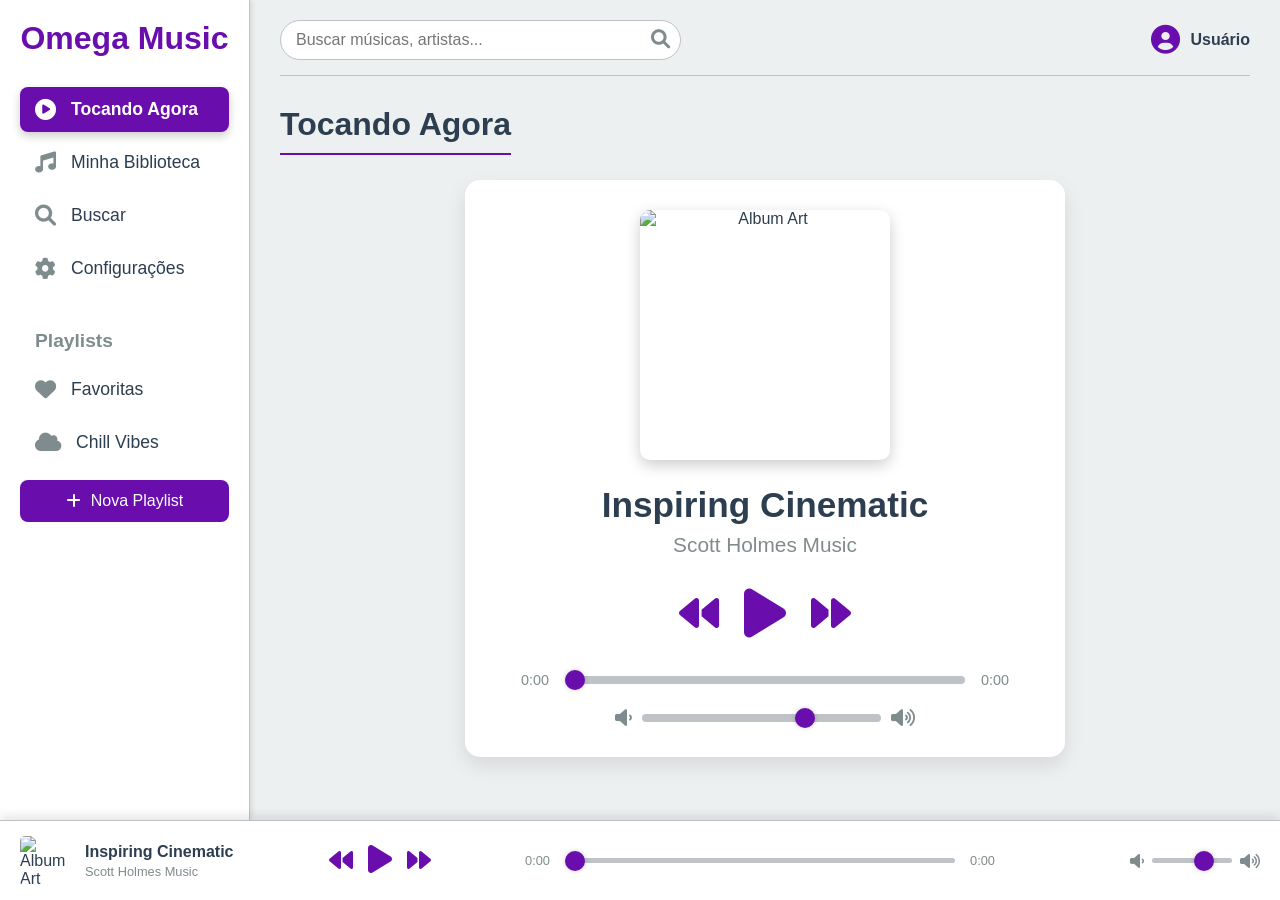
==== commit a30182aa: "index.html" ====
--- a/index.html
+++ b/index.html
@@ -3,31 +3,1382 @@
 <head>
     <meta charset="UTF-8">
     <meta name="viewport" content="width=device-width, initial-scale=1.0">
-    <title>Criador de Aplicativos Pro</title>
-    <link rel="stylesheet" href="estilo.css">
+    <title>Omega Music Player</title>
+    <link rel="stylesheet" href="https://cdnjs.cloudflare.com/ajax/libs/font-awesome/6.0.0-beta3/css/all.min.css">
+    <style>
+        :root {
+            --primary-color: #6a0dad; /* Deep Purple */
+            --primary-light: #9b59b6;
+            --secondary-color: #34495e; /* Dark Grey Blue */
+            --background-color: #ecf0f1; /* Light Grey */
+            --card-background: #ffffff;
+            --text-color: #2c3e50; /* Dark Blue Grey */
+            --light-text-color: #7f8c8d;
+            --border-color: #bdc3c7;
+            --hover-color: #f0f2f5;
+            --shadow-color: rgba(0, 0, 0, 0.1);
+            --player-bar-height: 80px;
+            --sidebar-width: 250px;
+            --transition-speed: 0.3s ease;
+        }
+
+        body.dark-mode {
+            --primary-color: #bb86fc; /* Lighter Purple for dark mode */
+            --primary-light: #9b59b6;
+            --secondary-color: #03dac6; /* Teal for accents */
+            --background-color: #121212; /* Dark background */
+            --card-background: #1e1e1e;
+            --text-color: #e0e0e0; /* Light text */
+            --light-text-color: #a0a0a0;
+            --border-color: #333333;
+            --hover-color: #2a2a2a;
+            --shadow-color: rgba(0, 0, 0, 0.3);
+        }
+
+        * {
+            margin: 0;
+            padding: 0;
+            box-sizing: border-box;
+        }
+
+        body {
+            font-family: 'Segoe UI', Tahoma, Geneva, Verdana, sans-serif;
+            background-color: var(--background-color);
+            color: var(--text-color);
+            display: flex;
+            flex-direction: column;
+            min-height: 100vh;
+            overflow-x: hidden;
+            transition: background-color var(--transition-speed), color var(--transition-speed);
+        }
+
+        #app-container {
+            display: flex;
+            flex-grow: 1;
+            padding-bottom: var(--player-bar-height); /* Space for the fixed player bar */
+        }
+
+        /* Sidebar */
+        #sidebar {
+            width: var(--sidebar-width);
+            background-color: var(--card-background);
+            border-right: 1px solid var(--border-color);
+            padding: 20px;
+            display: flex;
+            flex-direction: column;
+            box-shadow: 2px 0 5px var(--shadow-color);
+            transition: background-color var(--transition-speed), border-color var(--transition-speed), transform var(--transition-speed);
+            z-index: 1000;
+        }
+
+        .logo {
+            font-size: 2em;
+            font-weight: bold;
+            color: var(--primary-color);
+            margin-bottom: 30px;
+            text-align: center;
+            transition: color var(--transition-speed);
+        }
+
+        .main-nav, .playlist-section {
+            margin-bottom: 30px;
+        }
+
+        .main-nav .nav-item, .playlist-section a {
+            display: flex;
+            align-items: center;
+            padding: 12px 15px;
+            margin-bottom: 8px;
+            color: var(--text-color);
+            text-decoration: none;
+            border-radius: 8px;
+            transition: background-color var(--transition-speed), color var(--transition-speed), transform 0.2s ease;
+            font-size: 1.1em;
+        }
+
+        .main-nav .nav-item i, .playlist-section a i {
+            margin-right: 15px;
+            font-size: 1.2em;
+            color: var(--light-text-color);
+            transition: color var(--transition-speed);
+        }
+
+        .main-nav .nav-item:hover, .playlist-section a:hover {
+            background-color: var(--hover-color);
+            color: var(--primary-color);
+            transform: translateX(5px);
+        }
+
+        .main-nav .nav-item.active {
+            background-color: var(--primary-color);
+            color: #ffffff;
+            font-weight: bold;
+            box-shadow: 0 4px 10px rgba(0, 0, 0, 0.2);
+        }
+
+        .main-nav .nav-item.active i {
+            color: #ffffff;
+        }
+
+        .playlist-section h3 {
+            font-size: 1.2em;
+            color: var(--light-text-color);
+            margin-bottom: 15px;
+            padding-left: 15px;
+        }
+
+        #playlists-list {
+            list-style: none;
+            margin-bottom: 15px;
+        }
+
+        .create-playlist-btn {
+            background-color: var(--primary-color);
+            color: #ffffff;
+            border: none;
+            padding: 12px 15px;
+            border-radius: 8px;
+            width: 100%;
+            cursor: pointer;
+            font-size: 1em;
+            display: flex;
+            align-items: center;
+            justify-content: center;
+            transition: background-color var(--transition-speed), transform 0.2s ease;
+        }
+
+        .create-playlist-btn i {
+            margin-right: 10px;
+        }
+
+        .create-playlist-btn:hover {
+            background-color: var(--primary-light);
+            transform: translateY(-2px);
+        }
+
+        /* Main Content */
+        #main-content {
+            flex-grow: 1;
+            padding: 20px 30px;
+            overflow-y: auto;
+            transition: background-color var(--transition-speed);
+        }
+
+        #main-header {
+            display: flex;
+            justify-content: space-between;
+            align-items: center;
+            margin-bottom: 30px;
+            padding-bottom: 15px;
+            border-bottom: 1px solid var(--border-color);
+        }
+
+        .header-search {
+            display: flex;
+            align-items: center;
+            width: 400px;
+            max-width: 100%;
+        }
+
+        .header-search input {
+            flex-grow: 1;
+            padding: 10px 15px;
+            border: 1px solid var(--border-color);
+            border-radius: 25px;
+            font-size: 1em;
+            background-color: var(--card-background);
+            color: var(--text-color);
+            transition: border-color var(--transition-speed), background-color var(--transition-speed);
+        }
+
+        .header-search input:focus {
+            outline: none;
+            border-color: var(--primary-color);
+            box-shadow: 0 0 0 3px rgba(106, 13, 173, 0.2);
+        }
+
+        .header-search button {
+            background: none;
+            border: none;
+            color: var(--light-text-color);
+            font-size: 1.2em;
+            margin-left: -40px; /* Overlay on input */
+            padding: 0 10px;
+            cursor: pointer;
+            transition: color var(--transition-speed);
+        }
+
+        .header-search button:hover {
+            color: var(--primary-color);
+        }
+
+        .user-profile {
+            display: flex;
+            align-items: center;
+            color: var(--text-color);
+            font-weight: bold;
+        }
+
+        .user-profile i {
+            font-size: 1.8em;
+            margin-right: 10px;
+            color: var(--primary-color);
+        }
+
+        .content-section {
+            display: none;
+            animation: fadeIn 0.5s ease-out;
+        }
+
+        .content-section.active {
+            display: block;
+        }
+
+        @keyframes fadeIn {
+            from { opacity: 0; transform: translateY(10px); }
+            to { opacity: 1; transform: translateY(0); }
+        }
+
+        h2 {
+            font-size: 2em;
+            color: var(--text-color);
+            margin-bottom: 25px;
+            border-bottom: 2px solid var(--primary-color);
+            padding-bottom: 10px;
+            display: inline-block;
+            transition: color var(--transition-speed);
+        }
+
+        /* Now Playing Section */
+        .now-playing-card {
+            background-color: var(--card-background);
+            border-radius: 15px;
+            padding: 30px;
+            display: flex;
+            flex-direction: column;
+            align-items: center;
+            text-align: center;
+            box-shadow: 0 8px 20px var(--shadow-color);
+            max-width: 600px;
+            margin: 0 auto;
+            transition: background-color var(--transition-speed), box-shadow var(--transition-speed);
+        }
+
+        #current-album-art {
+            width: 250px;
+            height: 250px;
+            border-radius: 10px;
+            object-fit: cover;
+            margin-bottom: 25px;
+            box-shadow: 0 5px 15px rgba(0, 0, 0, 0.2);
+        }
+
+        .song-info h3 {
+            font-size: 2.2em;
+            margin-bottom: 8px;
+            color: var(--text-color);
+        }
+
+        .song-info p {
+            font-size: 1.3em;
+            color: var(--light-text-color);
+            margin-bottom: 25px;
+        }
+
+        .player-controls-large {
+            display: flex;
+            align-items: center;
+            gap: 25px;
+            margin-bottom: 25px;
+        }
+
+        .player-controls-large button {
+            background: none;
+            border: none;
+            color: var(--primary-color);
+            font-size: 2.5em;
+            cursor: pointer;
+            transition: color 0.2s ease, transform 0.2s ease;
+        }
+
+        .player-controls-large button:hover {
+            color: var(--primary-light);
+            transform: scale(1.1);
+        }
+
+        .player-controls-large button#play-pause-btn-large {
+            font-size: 3.5em;
+        }
+
+        .progress-bar-container {
+            display: flex;
+            align-items: center;
+            width: 100%;
+            max-width: 500px;
+            margin-bottom: 20px;
+            gap: 10px;
+        }
+
+        .progress-bar-container span {
+            font-size: 0.9em;
+            color: var(--light-text-color);
+            min-width: 40px;
+            text-align: center;
+        }
+
+        input[type="range"] {
+            -webkit-appearance: none;
+            width: 100%;
+            height: 8px;
+            background: var(--border-color);
+            border-radius: 5px;
+            outline: none;
+            transition: background 0.2s ease;
+        }
+
+        input[type="range"]::-webkit-slider-thumb {
+            -webkit-appearance: none;
+            appearance: none;
+            width: 20px;
+            height: 20px;
+            border-radius: 50%;
+            background: var(--primary-color);
+            cursor: pointer;
+            box-shadow: 0 0 5px rgba(0, 0, 0, 0.2);
+            transition: background 0.2s ease, transform 0.2s ease;
+        }
+
+        input[type="range"]::-moz-range-thumb {
+            width: 20px;
+            height: 20px;
+            border-radius: 50%;
+            background: var(--primary-color);
+            cursor: pointer;
+            box-shadow: 0 0 5px rgba(0, 0, 0, 0.2);
+            transition: background 0.2s ease, transform 0.2s ease;
+        }
+
+        input[type="range"]::-webkit-slider-thumb:hover,
+        input[type="range"]::-moz-range-thumb:hover {
+            background: var(--primary-light);
+            transform: scale(1.1);
+        }
+
+        .volume-control-large {
+            display: flex;
+            align-items: center;
+            width: 100%;
+            max-width: 300px;
+            gap: 10px;
+        }
+
+        .volume-control-large i {
+            font-size: 1.2em;
+            color: var(--light-text-color);
+        }
+
+        /* Library Section */
+        .library-grid {
+            display: grid;
+            grid-template-columns: repeat(auto-fill, minmax(180px, 1fr));
+            gap: 25px;
+        }
+
+        .song-card {
+            background-color: var(--card-background);
+            border-radius: 10px;
+            padding: 15px;
+            text-align: center;
+            box-shadow: 0 4px 10px var(--shadow-color);
+            cursor: pointer;
+            transition: transform 0.2s ease, box-shadow 0.2s ease, background-color var(--transition-speed);
+        }
+
+        .song-card:hover {
+            transform: translateY(-5px);
+            box-shadow: 0 8px 15px var(--shadow-color);
+            background-color: var(--hover-color);
+        }
+
+        .song-card img {
+            width: 100%;
+            height: 150px;
+            object-fit: cover;
+            border-radius: 8px;
+            margin-bottom: 10px;
+        }
+
+        .song-card h4 {
+            font-size: 1.1em;
+            margin-bottom: 5px;
+            color: var(--text-color);
+            white-space: nowrap;
+            overflow: hidden;
+            text-overflow: ellipsis;
+        }
+
+        .song-card p {
+            font-size: 0.9em;
+            color: var(--light-text-color);
+            white-space: nowrap;
+            overflow: hidden;
+            text-overflow: ellipsis;
+        }
+
+        /* Search Section */
+        .search-input-container {
+            display: flex;
+            margin-bottom: 30px;
+            max-width: 600px;
+        }
+
+        .search-input-container input {
+            flex-grow: 1;
+            padding: 12px 20px;
+            border: 1px solid var(--border-color);
+            border-radius: 25px 0 0 25px;
+            font-size: 1.1em;
+            background-color: var(--card-background);
+            color: var(--text-color);
+            transition: border-color var(--transition-speed), background-color var(--transition-speed);
+        }
+
+        .search-input-container input:focus {
+            outline: none;
+            border-color: var(--primary-color);
+            box-shadow: 0 0 0 3px rgba(106, 13, 173, 0.2);
+        }
+
+        .search-input-container button {
+            background-color: var(--primary-color);
+            color: #ffffff;
+            border: none;
+            padding: 0 20px;
+            border-radius: 0 25px 25px 0;
+            cursor: pointer;
+            font-size: 1.2em;
+            transition: background-color var(--transition-speed);
+        }
+
+        .search-input-container button:hover {
+            background-color: var(--primary-light);
+        }
+
+        .no-results {
+            text-align: center;
+            color: var(--light-text-color);
+            font-style: italic;
+            margin-top: 30px;
+        }
+
+        /* Settings Section */
+        .settings-group {
+            background-color: var(--card-background);
+            border-radius: 10px;
+            padding: 25px;
+            margin-bottom: 25px;
+            box-shadow: 0 4px 10px var(--shadow-color);
+            transition: background-color var(--transition-speed), box-shadow var(--transition-speed);
+        }
+
+        .settings-group h3 {
+            font-size: 1.4em;
+            color: var(--text-color);
+            margin-bottom: 15px;
+            border-bottom: 1px solid var(--border-color);
+            padding-bottom: 10px;
+            transition: color var(--transition-speed);
+        }
+
+        .settings-group p {
+            color: var(--light-text-color);
+            line-height: 1.6;
+        }
+
+        .theme-switcher {
+            display: flex;
+            gap: 10px;
+            margin-top: 15px;
+        }
+
+        .theme-btn {
+            background-color: var(--border-color);
+            color: var(--text-color);
+            border: none;
+            padding: 10px 20px;
+            border-radius: 20px;
+            cursor: pointer;
+            font-size: 1em;
+            transition: background-color var(--transition-speed), color var(--transition-speed);
+        }
+
+        .theme-btn.active {
+            background-color: var(--primary-color);
+            color: #ffffff;
+        }
+
+        .theme-btn:hover:not(.active) {
+            background-color: var(--hover-color);
+        }
+
+        /* Now Playing Bar (Mini Player) */
+        #now-playing-bar {
+            position: fixed;
+            bottom: 0;
+            left: 0;
+            width: 100%;
+            height: var(--player-bar-height);
+            background-color: var(--card-background);
+            border-top: 1px solid var(--border-color);
+            display: flex;
+            align-items: center;
+            justify-content: space-between;
+            padding: 0 20px;
+            box-shadow: 0 -4px 10px var(--shadow-color);
+            z-index: 1001;
+            transition: background-color var(--transition-speed), border-color var(--transition-speed), box-shadow var(--transition-speed);
+        }
+
+        .song-info-mini {
+            display: flex;
+            align-items: center;
+            flex: 1;
+            min-width: 0; /* Allow content to shrink */
+        }
+
+        #mini-album-art {
+            width: 50px;
+            height: 50px;
+            border-radius: 5px;
+            object-fit: cover;
+            margin-right: 15px;
+        }
+
+        .song-info-mini h4 {
+            font-size: 1em;
+            color: var(--text-color);
+            white-space: nowrap;
+            overflow: hidden;
+            text-overflow: ellipsis;
+            margin-bottom: 3px;
+        }
+
+        .song-info-mini p {
+            font-size: 0.8em;
+            color: var(--light-text-color);
+            white-space: nowrap;
+            overflow: hidden;
+            text-overflow: ellipsis;
+        }
+
+        .player-controls-mini {
+            display: flex;
+            align-items: center;
+            gap: 15px;
+            flex: 1;
+            justify-content: center;
+        }
+
+        .player-controls-mini button {
+            background: none;
+            border: none;
+            color: var(--primary-color);
+            font-size: 1.5em;
+            cursor: pointer;
+            transition: color 0.2s ease, transform 0.2s ease;
+        }
+
+        .player-controls-mini button:hover {
+            color: var(--primary-light);
+            transform: scale(1.1);
+        }
+
+        .player-controls-mini button#play-pause-btn-mini {
+            font-size: 2em;
+        }
+
+        .progress-bar-mini {
+            display: flex;
+            align-items: center;
+            flex: 2;
+            gap: 10px;
+            margin: 0 20px;
+        }
+
+        .progress-bar-mini span {
+            font-size: 0.8em;
+            color: var(--light-text-color);
+            min-width: 35px;
+            text-align: center;
+        }
+
+        .progress-bar-mini input[type="range"] {
+            height: 5px;
+        }
+
+        .volume-control-mini {
+            display: flex;
+            align-items: center;
+            flex: 1;
+            justify-content: flex-end;
+            gap: 8px;
+            min-width: 120px;
+        }
+
+        .volume-control-mini i {
+            font-size: 1em;
+            color: var(--light-text-color);
+        }
+
+        .volume-control-mini input[type="range"] {
+            width: 80px;
+            height: 5px;
+        }
+
+        /* Responsive Design */
+        @media (max-width: 1024px) {
+            #sidebar {
+                width: 200px;
+                padding: 15px;
+            }
+            .logo {
+                font-size: 1.8em;
+                margin-bottom: 20px;
+            }
+            .main-nav .nav-item, .playlist-section a {
+                padding: 10px 12px;
+                font-size: 1em;
+            }
+            .main-nav .nav-item i, .playlist-section a i {
+                margin-right: 10px;
+                font-size: 1.1em;
+            }
+            #main-content {
+                padding: 15px 20px;
+            }
+            h2 {
+                font-size: 1.8em;
+                margin-bottom: 20px;
+            }
+            .now-playing-card {
+                padding: 20px;
+            }
+            #current-album-art {
+                width: 200px;
+                height: 200px;
+            }
+            .song-info h3 {
+                font-size: 1.8em;
+            }
+            .song-info p {
+                font-size: 1.1em;
+            }
+            .player-controls-large button {
+                font-size: 2em;
+            }
+            .player-controls-large button#play-pause-btn-large {
+                font-size: 3em;
+            }
+            .library-grid {
+                grid-template-columns: repeat(auto-fill, minmax(160px, 1fr));
+                gap: 20px;
+            }
+            .song-card img {
+                height: 130px;
+            }
+            .song-card h4 {
+                font-size: 1em;
+            }
+            .song-card p {
+                font-size: 0.85em;
+            }
+        }
+
+        @media (max-width: 768px) {
+            #sidebar {
+                position: fixed;
+                left: -250px; /* Hidden by default */
+                height: calc(100vh - var(--player-bar-height));
+                top: 0;
+                transform: translateX(0);
+                transition: transform 0.3s ease-in-out;
+                box-shadow: 5px 0 15px var(--shadow-color);
+            }
+            #sidebar.active {
+                transform: translateX(250px);
+            }
+            #app-container {
+                flex-direction: column;
+            }
+            #main-content {
+                padding: 15px;
+                margin-left: 0;
+                width: 100%;
+            }
+            #main-header {
+                flex-direction: column;
+                align-items: flex-start;
+                margin-bottom: 20px;
+            }
+            .header-search {
+                width: 100%;
+                margin-bottom: 15px;
+            }
+            .user-profile {
+                align-self: flex-end;
+            }
+            .now-playing-card {
+                max-width: 100%;
+            }
+            .library-grid {
+                grid-template-columns: repeat(auto-fill, minmax(140px, 1fr));
+                gap: 15px;
+            }
+            #now-playing-bar {
+                padding: 0 10px;
+                height: 70px;
+            }
+            .song-info-mini {
+                flex: 2;
+            }
+            .player-controls-mini {
+                flex: 1.5;
+                gap: 10px;
+            }
+            .player-controls-mini button {
+                font-size: 1.3em;
+            }
+            .player-controls-mini button#play-pause-btn-mini {
+                font-size: 1.8em;
+            }
+            .progress-bar-mini {
+                display: none; /* Hide progress bar on small screens */
+            }
+            .volume-control-mini {
+                flex: 1;
+                min-width: 100px;
+            }
+            .volume-control-mini input[type="range"] {
+                width: 60px;
+            }
+
+            /* Hamburger menu for sidebar toggle */
+            .hamburger-menu {
+                display: block;
+                position: fixed;
+                top: 20px;
+                left: 20px;
+                z-index: 1002;
+                background-color: var(--primary-color);
+                color: white;
+                border: none;
+                padding: 10px 12px;
+                border-radius: 5px;
+                cursor: pointer;
+                font-size: 1.2em;
+                box-shadow: 0 2px 5px var(--shadow-color);
+            }
+        }
+
+        @media (max-width: 480px) {
+            #sidebar {
+                width: 100%; /* Full width on very small screens */
+                left: -100%;
+            }
+            #sidebar.active {
+                transform: translateX(100%);
+            }
+            .logo {
+                font-size: 1.5em;
+                margin-bottom: 15px;
+            }
+            .main-nav .nav-item, .playlist-section a {
+                font-size: 0.95em;
+            }
+            h2 {
+                font-size: 1.5em;
+            }
+            .now-playing-card {
+                padding: 15px;
+            }
+            #current-album-art {
+                width: 150px;
+                height: 150px;
+            }
+            .song-info h3 {
+                font-size: 1.5em;
+            }
+            .song-info p {
+                font-size: 1em;
+            }
+            .player-controls-large button {
+                font-size: 1.8em;
+            }
+            .player-controls-large button#play-pause-btn-large {
+                font-size: 2.5em;
+            }
+            .library-grid {
+                grid-template-columns: repeat(auto-fill, minmax(120px, 1fr));
+                gap: 10px;
+            }
+            .song-card img {
+                height: 100px;
+            }
+            .song-card h4 {
+                font-size: 0.9em;
+            }
+            .song-card p {
+                font-size: 0.75em;
+            }
+            #now-playing-bar {
+                height: 60px;
+            }
+            #mini-album-art {
+                width: 40px;
+                height: 40px;
+                margin-right: 10px;
+            }
+            .song-info-mini h4 {
+                font-size: 0.9em;
+            }
+            .song-info-mini p {
+                font-size: 0.7em;
+            }
+            .player-controls-mini button {
+                font-size: 1.1em;
+            }
+            .player-controls-mini button#play-pause-btn-mini {
+                font-size: 1.5em;
+            }
+            .volume-control-mini {
+                display: none; /* Hide volume on very small screens */
+            }
+        }
+    </style>
 </head>
 <body>
-
-    <div class="container">
-        <h1>Criador de Aplicativos</h1>
-        
-        <div class="input-area">
-            <textarea id="promptInput" placeholder="Descreva o que o seu aplicativo deve fazer..."></textarea>
+    <button class="hamburger-menu" id="hamburger-menu" style="display: none;"><i class="fas fa-bars"></i></button>
+
+    <div id="app-container">
+        <aside id="sidebar">
+            <div class="logo">Omega Music</div>
+            <nav class="main-nav">
+                <a href="#" class="nav-item active" data-section="now-playing">
+                    <i class="fas fa-play-circle"></i>
+                    <span>Tocando Agora</span>
+                </a>
+                <a href="#" class="nav-item" data-section="library">
+                    <i class="fas fa-music"></i>
+                    <span>Minha Biblioteca</span>
+                </a>
+                <a href="#" class="nav-item" data-section="search">
+                    <i class="fas fa-search"></i>
+                    <span>Buscar</span>
+                </a>
+                <a href="#" class="nav-item" data-section="settings">
+                    <i class="fas fa-cog"></i>
+                    <span>Configurações</span>
+                </a>
+            </nav>
+            <div class="playlist-section">
+                <h3>Playlists</h3>
+                <ul id="playlists-list">
+                    <li><a href="#" data-playlist="favorites"><i class="fas fa-heart"></i> Favoritas</a></li>
+                    <li><a href="#" data-playlist="chill"><i class="fas fa-cloud"></i> Chill Vibes</a></li>
+                </ul>
+                <button class="create-playlist-btn" id="create-playlist-btn"><i class="fas fa-plus"></i> Nova Playlist</button>
+            </div>
+        </aside>
+
+        <main id="main-content">
+            <header id="main-header">
+                <div class="header-search">
+                    <input type="text" placeholder="Buscar músicas, artistas..." id="global-search-input">
+                    <button id="global-search-button"><i class="fas fa-search"></i></button>
+                </div>
+                <div class="user-profile">
+                    <i class="fas fa-user-circle"></i>
+                    <span>Usuário</span>
+                </div>
+            </header>
+
+            <section id="now-playing" class="content-section active">
+                <h2>Tocando Agora</h2>
+                <div class="now-playing-card">
+                    <img id="current-album-art" src="https://via.placeholder.com/200" alt="Album Art">
+                    <div class="song-info">
+                        <h3 id="current-song-title">Nenhuma Música Tocando</h3>
+                        <p id="current-song-artist">Artista Desconhecido</p>
+                    </div>
+                    <div class="player-controls-large">
+                        <button id="prev-btn-large"><i class="fas fa-backward"></i></button>
+                        <button id="play-pause-btn-large" class="play"><i class="fas fa-play"></i></button>
+                        <button id="next-btn-large"><i class="fas fa-forward"></i></button>
+                    </div>
+                    <div class="progress-bar-container">
+                        <span id="current-time-large">0:00</span>
+                        <input type="range" id="progress-bar-large" value="0" min="0" max="100">
+                        <span id="duration-large">0:00</span>
+                    </div>
+                    <div class="volume-control-large">
+                        <i class="fas fa-volume-down"></i>
+                        <input type="range" id="volume-slider-large" min="0" max="1" step="0.01" value="0.7">
+                        <i class="fas fa-volume-up"></i>
+                    </div>
+                </div>
+            </section>
+
+            <section id="library" class="content-section">
+                <h2>Minha Biblioteca</h2>
+                <div class="library-grid" id="song-list">
+                    <!-- Songs will be loaded here by JS -->
+                </div>
+            </section>
+
+            <section id="search" class="content-section">
+                <h2>Buscar</h2>
+                <div class="search-input-container">
+                    <input type="text" id="section-search-input" placeholder="Buscar músicas, artistas ou álbuns...">
+                    <button id="section-search-btn"><i class="fas fa-search"></i></button>
+                </div>
+                <div id="search-results" class="library-grid">
+                    <p class="no-results">Digite algo para buscar.</p>
+                </div>
+            </section>
+
+            <section id="settings" class="content-section">
+                <h2>Configurações</h2>
+                <div class="settings-group">
+                    <h3>Controle de Volume Padrão</h3>
+                    <div class="volume-control-large">
+                        <i class="fas fa-volume-down"></i>
+                        <input type="range" id="default-volume-slider" min="0" max="1" step="0.01" value="0.7">
+                        <i class="fas fa-volume-up"></i>
+                    </div>
+                </div>
+                <div class="settings-group">
+                    <h3>Tema</h3>
+                    <div class="theme-switcher">
+                        <button id="light-theme-btn" class="theme-btn active">Claro</button>
+                        <button id="dark-theme-btn" class="theme-btn">Escuro</button>
+                    </div>
+                </div>
+                <div class="settings-group">
+                    <h3>Sobre</h3>
+                    <p>Omega Music Player v1.0.0</p>
+                    <p>Desenvolvido com ❤️ por Omega Auto Software Factory</p>
+                </div>
+            </section>
+        </main>
+    </div>
+
+    <div id="now-playing-bar">
+        <div class="song-info-mini">
+            <img id="mini-album-art" src="https://via.placeholder.com/50" alt="Album Art">
+            <div>
+                <h4 id="mini-song-title">Nenhuma Música</h4>
+                <p id="mini-song-artist">Artista</p>
+            </div>
         </div>
-
-        <div class="button-group">
-            <button id="btnGerar" onclick="processarApp('gerar')">Gerar Aplicativo</button>
-            <button id="btnMelhorar" onclick="processarApp('melhorar')">Melhorar Aplicativo</button>
+        <div class="player-controls-mini">
+            <button id="prev-btn-mini"><i class="fas fa-backward"></i></button>
+            <button id="play-pause-btn-mini" class="play"><i class="fas fa-play"></i></button>
+            <button id="next-btn-mini"><i class="fas fa-forward"></i></button>
         </div>
-
-        <div class="loading" id="loader" style="display: none;">Processando com IA...</div>
-
-        <div class="output-area">
-            <h2>Resultado do Aplicativo:</h2>
-            <div id="resultado"> O código gerado ou melhorado vai aparecer aqui...</div>
+        <div class="progress-bar-mini">
+            <span id="current-time-mini">0:00</span>
+            <input type="range" id="progress-bar-mini" value="0" min="0" max="100">
+            <span id="duration-mini">0:00</span>
+        </div>
+        <div class="volume-control-mini">
+            <i class="fas fa-volume-down"></i>
+            <input type="range" id="volume-slider-mini" min="0" max="1" step="0.01" value="0.7">
+            <i class="fas fa-volume-up"></i>
         </div>
     </div>
 
-    <script src="script.js"></script>
+    <script>
+        const songs = [
+            {
+                title: "Inspiring Cinematic",
+                artist: "Scott Holmes Music",
+                albumArt: "https://picsum.photos/id/10/200/200",
+                audioSrc: "https://www.soundhelix.com/examples/mp3/SoundHelix-Song-1.mp3"
+            },
+            {
+                title: "Epic Orchestral",
+                artist: "Scott Holmes Music",
+                albumArt: "https://picsum.photos/id/20/200/200",
+                audioSrc: "https://www.soundhelix.com/examples/mp3/SoundHelix-Song-2.mp3"
+            },
+            {
+                title: "Upbeat Corporate",
+                artist: "Scott Holmes Music",
+                albumArt: "https://picsum.photos/id/30/200/200",
+                audioSrc: "https://www.soundhelix.com/examples/mp3/SoundHelix-Song-3.mp3"
+            },
+            {
+                title: "Relaxing Piano",
+                artist: "Scott Holmes Music",
+                albumArt: "https://picsum.photos/id/40/200/200",
+                audioSrc: "https://www.soundhelix.com/examples/mp3/SoundHelix-Song-4.mp3"
+            },
+            {
+                title: "Energetic Rock",
+                artist: "Scott Holmes Music",
+                albumArt: "https://picsum.photos/id/50/200/200",
+                audioSrc: "https://www.soundhelix.com/examples/mp3/SoundHelix-Song-5.mp3"
+            }
+        ];
+
+        const audio = new Audio();
+        let currentSongIndex = 0;
+        let isPlaying = false;
+        let currentVolume = parseFloat(localStorage.getItem('musicPlayerVolume')) || 0.7;
+        let currentTheme = localStorage.getItem('musicPlayerTheme') || 'light';
+
+        // DOM Elements - Large Player
+        const currentAlbumArt = document.getElementById('current-album-art');
+        const currentSongTitle = document.getElementById('current-song-title');
+        const currentSongArtist = document.getElementById('current-song-artist');
+        const playPauseBtnLarge = document.getElementById('play-pause-btn-large');
+        const prevBtnLarge = document.getElementById('prev-btn-large');
+        const nextBtnLarge = document.getElementById('next-btn-large');
+        const progressBarLarge = document.getElementById('progress-bar-large');
+        const currentTimeLarge = document.getElementById('current-time-large');
+        const durationLarge = document.getElementById('duration-large');
+        const volumeSliderLarge = document.getElementById('volume-slider-large');
+
+        // DOM Elements - Mini Player
+        const miniAlbumArt = document.getElementById('mini-album-art');
+        const miniSongTitle = document.getElementById('mini-song-title');
+        const miniSongArtist = document.getElementById('mini-song-artist');
+        const playPauseBtnMini = document.getElementById('play-pause-btn-mini');
+        const prevBtnMini = document.getElementById('prev-btn-mini');
+        const nextBtnMini = document.getElementById('next-btn-mini');
+        const progressBarMini = document.getElementById('progress-bar-mini');
+        const currentTimeMini = document.getElementById('current-time-mini');
+        const durationMini = document.getElementById('duration-mini');
+        const volumeSliderMini = document.getElementById('volume-slider-mini');
+
+        // Other DOM Elements
+        const navItems = document.querySelectorAll('.nav-item');
+        const contentSections = document.querySelectorAll('.content-section');
+        const songList = document.getElementById('song-list');
+        const sectionSearchInput = document.getElementById('section-search-input');
+        const sectionSearchBtn = document.getElementById('section-search-btn');
+        const searchResults = document.getElementById('search-results');
+        const globalSearchInput = document.getElementById('global-search-input');
+        const globalSearchButton = document.getElementById('global-search-button');
+        const defaultVolumeSlider = document.getElementById('default-volume-slider');
+        const lightThemeBtn = document.getElementById('light-theme-btn');
+        const darkThemeBtn = document.getElementById('dark-theme-btn');
+        const createPlaylistBtn = document.getElementById('create-playlist-btn');
+        const sidebar = document.getElementById('sidebar');
+        const hamburgerMenu = document.getElementById('hamburger-menu');
+
+        // --- Utility Functions ---
+        function formatTime(seconds) {
+            const minutes = Math.floor(seconds / 60);
+            const remainingSeconds = Math.floor(seconds % 60);
+            return `${minutes}:${remainingSeconds < 10 ? '0' : ''}${remainingSeconds}`;
+        }
+
+        function saveSettings() {
+            localStorage.setItem('musicPlayerVolume', currentVolume);
+            localStorage.setItem('musicPlayerTheme', currentTheme);
+            localStorage.setItem('musicPlayerLastSongIndex', currentSongIndex);
+        }
+
+        function loadSettings() {
+            currentVolume = parseFloat(localStorage.getItem('musicPlayerVolume')) || 0.7;
+            currentSongIndex = parseInt(localStorage.getItem('musicPlayerLastSongIndex')) || 0;
+            currentTheme = localStorage.getItem('musicPlayerTheme') || 'light';
+
+            audio.volume = currentVolume;
+            volumeSliderLarge.value = currentVolume;
+            volumeSliderMini.value = currentVolume;
+            defaultVolumeSlider.value = currentVolume;
+
+            applyTheme(currentTheme);
+        }
+
+        function applyTheme(theme) {
+            if (theme === 'dark') {
+                document.body.classList.add('dark-mode');
+                darkThemeBtn.classList.add('active');
+                lightThemeBtn.classList.remove('active');
+            } else {
+                document.body.classList.remove('dark-mode');
+                lightThemeBtn.classList.add('active');
+                darkThemeBtn.classList.remove('active');
+            }
+            currentTheme = theme;
+            saveSettings();
+        }
+
+        // --- Player Functions ---
+        function loadSong(index) {
+            if (songs.length === 0) {
+                currentSongTitle.textContent = "Nenhuma Música Tocando";
+                currentSongArtist.textContent = "Artista Desconhecido";
+                currentAlbumArt.src = "https://via.placeholder.com/200";
+                miniSongTitle.textContent = "Nenhuma Música";
+                miniSongArtist.textContent = "Artista";
+                miniAlbumArt.src = "https://via.placeholder.com/50";
+                audio.src = "";
+                progressBarLarge.value = 0;
+                progressBarMini.value = 0;
+                currentTimeLarge.textContent = "0:00";
+                durationLarge.textContent = "0:00";
+                currentTimeMini.textContent = "0:00";
+                durationMini.textContent = "0:00";
+                return;
+            }
+
+            currentSongIndex = index;
+            const song = songs[currentSongIndex];
+            audio.src = song.audioSrc;
+
+            currentAlbumArt.src = song.albumArt;
+            currentSongTitle.textContent = song.title;
+            currentSongArtist.textContent = song.artist;
+
+            miniAlbumArt.src = song.albumArt;
+            miniSongTitle.textContent = song.title;
+            miniSongArtist.textContent = song.artist;
+
+            progressBarLarge.value = 0;
+            progressBarMini.value = 0;
+            currentTimeLarge.textContent = "0:00";
+            currentTimeMini.textContent = "0:00";
+
+            saveSettings(); // Save last played song index
+        }
+
+        function playSong() {
+            if (songs.length === 0) return;
+            isPlaying = true;
+            audio.play();
+            playPauseBtnLarge.innerHTML = '<i class="fas fa-pause"></i>';
+            playPauseBtnMini.innerHTML = '<i class="fas fa-pause"></i>';
+        }
+
+        function pauseSong() {
+            isPlaying = false;
+            audio.pause();
+            playPauseBtnLarge.innerHTML = '<i class="fas fa-play"></i>';
+            playPauseBtnMini.innerHTML = '<i class="fas fa-play"></i>';
+        }
+
+        function togglePlayPause() {
+            if (isPlaying) {
+                pauseSong();
+            } else {
+                playSong();
+            }
+        }
+
+        function nextSong() {
+            currentSongIndex = (currentSongIndex + 1) % songs.length;
+            loadSong(currentSongIndex);
+            playSong();
+        }
+
+        function prevSong() {
+            currentSongIndex = (currentSongIndex - 1 + songs.length) % songs.length;
+            loadSong(currentSongIndex);
+            playSong();
+        }
+
+        function updateProgress() {
+            const { duration, currentTime } = audio;
+            const progressPercent = (currentTime / duration) * 100;
+            progressBarLarge.value = progressPercent;
+            progressBarMini.value = progressPercent;
+
+            currentTimeLarge.textContent = formatTime(currentTime);
+            currentTimeMini.textContent = formatTime(currentTime);
+        }
+
+        function setProgress(e, progressBar) {
+            const width = progressBar.clientWidth;
+            const clickX = e.offsetX;
+            const duration = audio.duration;
+            audio.currentTime = (clickX / width) * duration;
+        }
+
+        function setVolume(e, volumeSlider) {
+            currentVolume = parseFloat(volumeSlider.value);
+            audio.volume = currentVolume;
+            volumeSliderLarge.value = currentVolume;
+            volumeSliderMini.value = currentVolume;
+            defaultVolumeSlider.value = currentVolume;
+            saveSettings();
+        }
+
+        // --- UI Rendering Functions ---
+        function renderLibrary(songArray = songs, targetElement = songList) {
+            targetElement.innerHTML = '';
+            if (songArray.length === 0) {
+                targetElement.innerHTML = '<p class="no-results">Nenhuma música encontrada.</p>';
+                return;
+            }
+
+            songArray.forEach((song, index) => {
+                const songCard = document.createElement('div');
+                songCard.classList.add('song-card');
+                songCard.dataset.index = songs.indexOf(song); // Use original index for playback
+                songCard.innerHTML = `
+                    <img src="${song.albumArt}" alt="${song.title}">
+                    <h4>${song.title}</h4>
+                    <p>${song.artist}</p>
+                `;
+                songCard.addEventListener('click', () => {
+                    loadSong(parseInt(songCard.dataset.index));
+                    playSong();
+                    handleNavigation('now-playing'); // Switch to now playing section
+                });
+                targetElement.appendChild(songCard);
+            });
+        }
+
+        // --- Navigation Functions ---
+        function handleNavigation(sectionId) {
+            contentSections.forEach(section => {
+                section.classList.remove('active');
+            });
+            document.getElementById(sectionId).classList.add('active');
+
+            navItems.forEach(item => {
+                item.classList.remove('active');
+                if (item.dataset.section === sectionId) {
+                    item.classList.add('active');
+                }
+            });
+
+            if (window.innerWidth <= 768) {
+                sidebar.classList.remove('active');
+            }
+        }
+
+        // --- Search Functions ---
+        function searchSongs(query, targetElement = searchResults) {
+            const lowerCaseQuery = query.toLowerCase();
+            const filteredSongs = songs.filter(song =>
+                song.title.toLowerCase().includes(lowerCaseQuery) ||
+                song.artist.toLowerCase().includes(lowerCaseQuery)
+            );
+            renderLibrary(filteredSongs, targetElement);
+            if (filteredSongs.length === 0) {
+                targetElement.innerHTML = '<p class="no-results">Nenhuma música encontrada para sua busca.</p>';
+            }
+        }
+
+        // --- Event Listeners ---
+        playPauseBtnLarge.addEventListener('click', togglePlayPause);
+        playPauseBtnMini.addEventListener('click', togglePlayPause);
+        prevBtnLarge.addEventListener('click', prevSong);
+        prevBtnMini.addEventListener('click', prevSong);
+        nextBtnLarge.addEventListener('click', nextSong);
+        nextBtnMini.addEventListener('click', nextSong);
+
+        audio.addEventListener('timeupdate', updateProgress);
+        audio.addEventListener('ended', nextSong);
+        audio.addEventListener('loadedmetadata', () => {
+            durationLarge.textContent = formatTime(audio.duration);
+            durationMini.textContent = formatTime(audio.duration);
+        });
+
+        progressBarLarge.addEventListener('input', (e) => setProgress(e, progressBarLarge));
+        progressBarMini.addEventListener('input', (e) => setProgress(e, progressBarMini));
+
+        volumeSliderLarge.addEventListener('input', (e) => setVolume(e, volumeSliderLarge));
+        volumeSliderMini.addEventListener('input', (e) => setVolume(e, volumeSliderMini));
+        defaultVolumeSlider.addEventListener('input', (e) => setVolume(e, defaultVolumeSlider));
+
+        navItems.forEach(item => {
+            item.addEventListener('click', (e) => {
+                e.preventDefault();
+                handleNavigation(item.dataset.section);
+            });
+        });
+
+        // Playlist links (basic functionality)
+        document.querySelectorAll('#playlists-list a').forEach(item => {
+            item.addEventListener('click', (e) => {
+                e.preventDefault();
+                alert(`Carregando playlist: ${item.textContent.trim()}. (Funcionalidade completa em breve!)`);
+            });
+        });
+
+        createPlaylistBtn.addEventListener('click', () => {
+            alert('Funcionalidade para criar nova playlist em desenvolvimento!');
+        });
+
+        sectionSearchBtn.addEventListener('click', () => {
+            searchSongs(sectionSearchInput.value, searchResults);
+        });
+        sectionSearchInput.addEventListener('keyup', (e) => {
+            if (e.key === 'Enter') {
+                searchSongs(sectionSearchInput.value, searchResults);
+            } else if (sectionSearchInput.value === '') {
+                searchResults.innerHTML = '<p class="no-results">Digite algo para buscar.</p>';
+            }
+        });
+
+        globalSearchButton.addEventListener('click', () => {
+            handleNavigation('search');
+            sectionSearchInput.value = globalSearchInput.value;
+            searchSongs(globalSearchInput.value, searchResults);
+        });
+        globalSearchInput.addEventListener('keyup', (e) => {
+            if (e.key === 'Enter') {
+                handleNavigation('search');
+                sectionSearchInput.value = globalSearchInput.value;
+                searchSongs(globalSearchInput.value, searchResults);
+            }
+        });
+
+        lightThemeBtn.addEventListener('click', () => applyTheme('light'));
+        darkThemeBtn.addEventListener('click', () => applyTheme('dark'));
+
+        hamburgerMenu.addEventListener('click', () => {
+            sidebar.classList.toggle('active');
+        });
+
+        // Close sidebar when clicking outside on small screens
+        document.addEventListener('click', (e) => {
+            if (window.innerWidth <= 768 && sidebar.classList.contains('active') &&
+                !sidebar.contains(e.target) && !hamburgerMenu.contains(e.target)) {
+                sidebar.classList.remove('active');
+            }
+        });
+
+        // Initial setup
+        function initApp() {
+            loadSettings();
+            loadSong(currentSongIndex);
+            renderLibrary();
+
+            // Show hamburger menu on small screens
+            if (window.innerWidth <= 768) {
+                hamburgerMenu.style.display = 'block';
+            } else {
+                hamburgerMenu.style.display = 'none';
+            }
+        }
+
+        window.addEventListener('resize', () => {
+            if (window.innerWidth <= 768) {
+                hamburgerMenu.style.display = 'block';
+            } else {
+                hamburgerMenu.style.display = 'none';
+                sidebar.classList.remove('active'); // Ensure sidebar is visible and not 'active' class on large screens
+            }
+        });
+
+        document.addEventListener('DOMContentLoaded', initApp);
+    </script>
 </body>
 </html>
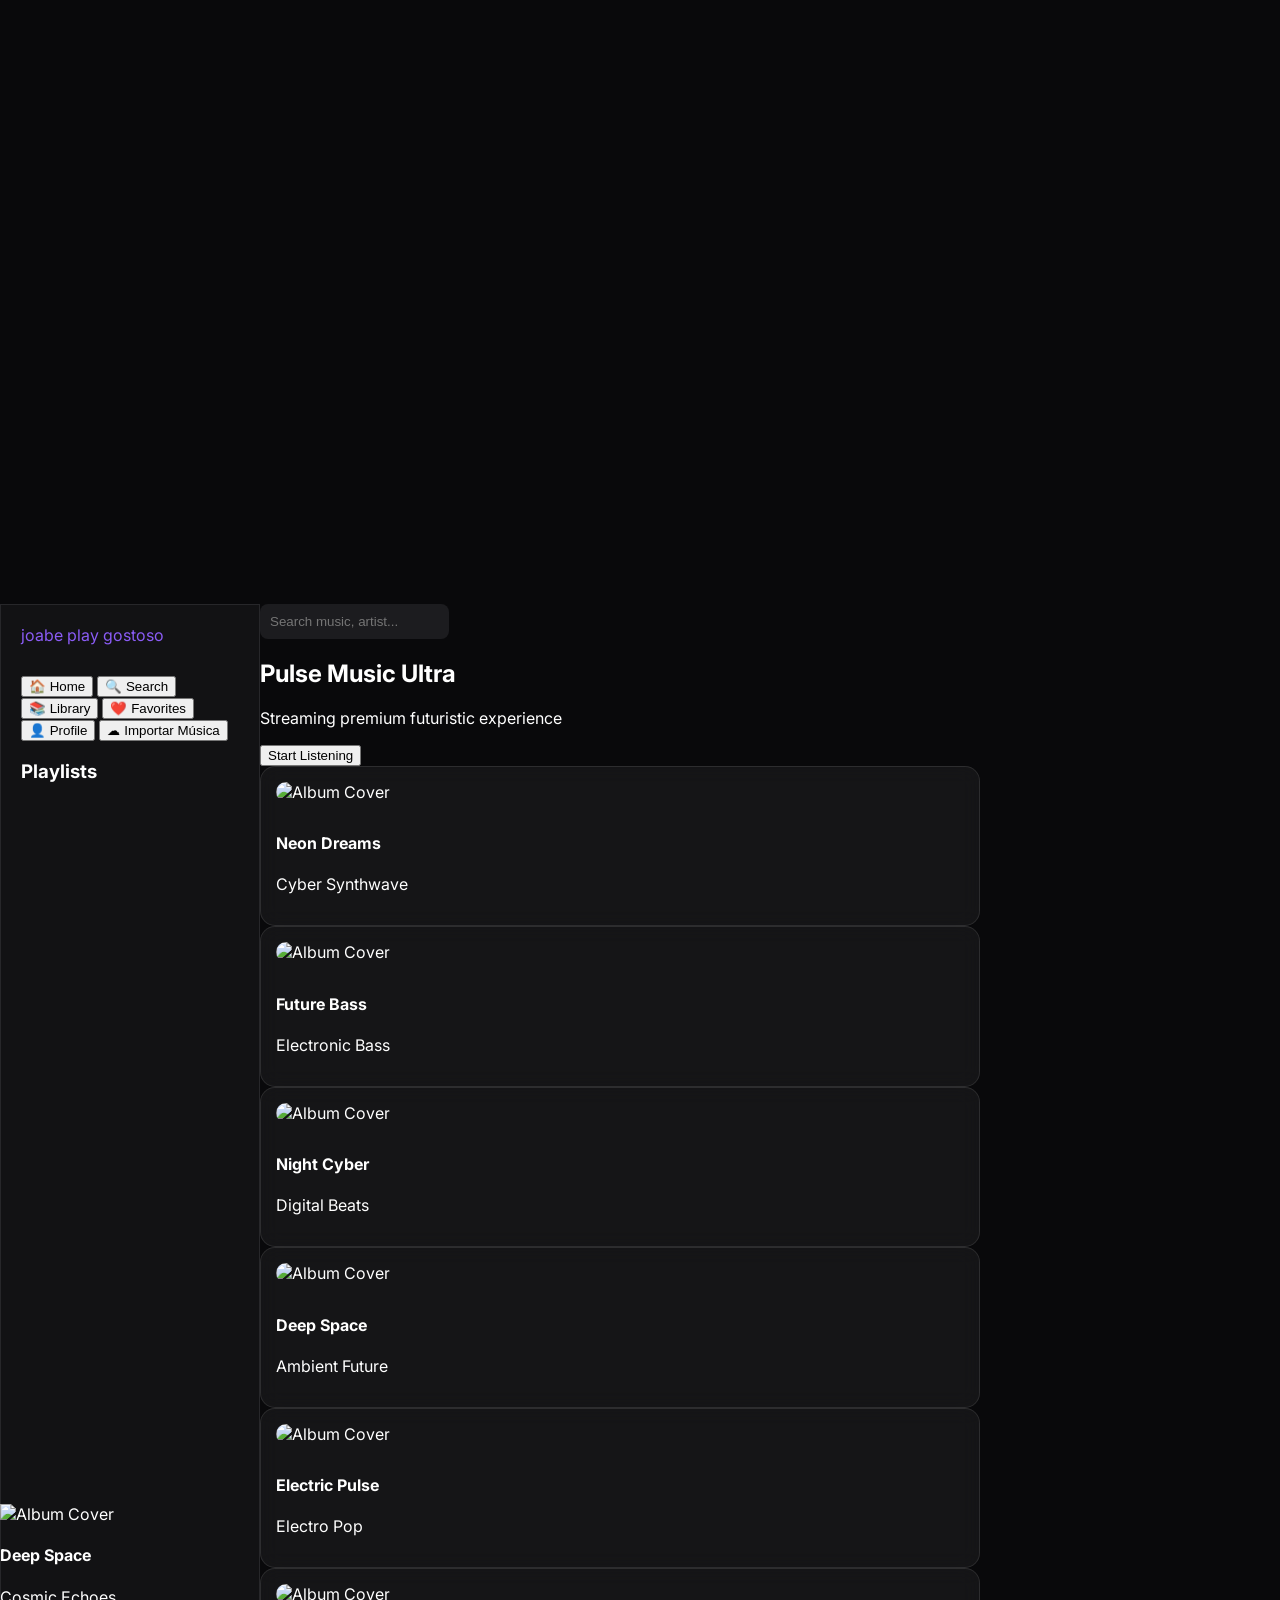
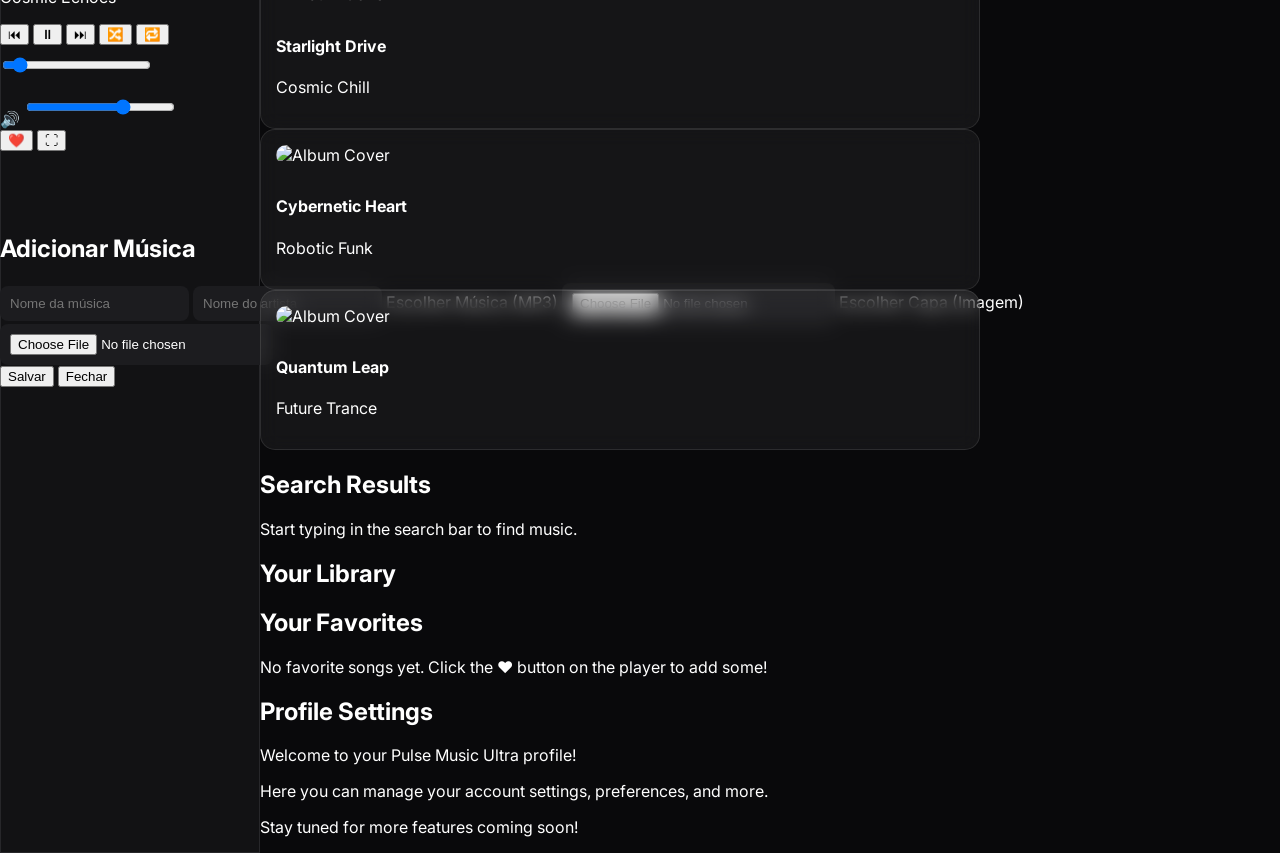
==== commit 5f9acf1e: "index.html" ====
--- a/index.html
+++ b/index.html
@@ -1,1384 +1,204 @@
 <!DOCTYPE html>
-<html lang="pt-BR">
-<head>
-    <meta charset="UTF-8">
-    <meta name="viewport" content="width=device-width, initial-scale=1.0">
-    <title>Omega Music Player</title>
-    <link rel="stylesheet" href="https://cdnjs.cloudflare.com/ajax/libs/font-awesome/6.0.0-beta3/css/all.min.css">
-    <style>
-        :root {
-            --primary-color: #6a0dad; /* Deep Purple */
-            --primary-light: #9b59b6;
-            --secondary-color: #34495e; /* Dark Grey Blue */
-            --background-color: #ecf0f1; /* Light Grey */
-            --card-background: #ffffff;
-            --text-color: #2c3e50; /* Dark Blue Grey */
-            --light-text-color: #7f8c8d;
-            --border-color: #bdc3c7;
-            --hover-color: #f0f2f5;
-            --shadow-color: rgba(0, 0, 0, 0.1);
-            --player-bar-height: 80px;
-            --sidebar-width: 250px;
-            --transition-speed: 0.3s ease;
-        }
-
-        body.dark-mode {
-            --primary-color: #bb86fc; /* Lighter Purple for dark mode */
-            --primary-light: #9b59b6;
-            --secondary-color: #03dac6; /* Teal for accents */
-            --background-color: #121212; /* Dark background */
-            --card-background: #1e1e1e;
-            --text-color: #e0e0e0; /* Light text */
-            --light-text-color: #a0a0a0;
-            --border-color: #333333;
-            --hover-color: #2a2a2a;
-            --shadow-color: rgba(0, 0, 0, 0.3);
-        }
-
-        * {
-            margin: 0;
-            padding: 0;
-            box-sizing: border-box;
-        }
-
-        body {
-            font-family: 'Segoe UI', Tahoma, Geneva, Verdana, sans-serif;
-            background-color: var(--background-color);
-            color: var(--text-color);
-            display: flex;
-            flex-direction: column;
-            min-height: 100vh;
-            overflow-x: hidden;
-            transition: background-color var(--transition-speed), color var(--transition-speed);
-        }
-
-        #app-container {
-            display: flex;
-            flex-grow: 1;
-            padding-bottom: var(--player-bar-height); /* Space for the fixed player bar */
-        }
-
-        /* Sidebar */
-        #sidebar {
-            width: var(--sidebar-width);
-            background-color: var(--card-background);
-            border-right: 1px solid var(--border-color);
-            padding: 20px;
-            display: flex;
-            flex-direction: column;
-            box-shadow: 2px 0 5px var(--shadow-color);
-            transition: background-color var(--transition-speed), border-color var(--transition-speed), transform var(--transition-speed);
-            z-index: 1000;
-        }
-
-        .logo {
-            font-size: 2em;
-            font-weight: bold;
-            color: var(--primary-color);
-            margin-bottom: 30px;
-            text-align: center;
-            transition: color var(--transition-speed);
-        }
-
-        .main-nav, .playlist-section {
-            margin-bottom: 30px;
-        }
-
-        .main-nav .nav-item, .playlist-section a {
-            display: flex;
-            align-items: center;
-            padding: 12px 15px;
-            margin-bottom: 8px;
-            color: var(--text-color);
-            text-decoration: none;
-            border-radius: 8px;
-            transition: background-color var(--transition-speed), color var(--transition-speed), transform 0.2s ease;
-            font-size: 1.1em;
-        }
-
-        .main-nav .nav-item i, .playlist-section a i {
-            margin-right: 15px;
-            font-size: 1.2em;
-            color: var(--light-text-color);
-            transition: color var(--transition-speed);
-        }
-
-        .main-nav .nav-item:hover, .playlist-section a:hover {
-            background-color: var(--hover-color);
-            color: var(--primary-color);
-            transform: translateX(5px);
-        }
-
-        .main-nav .nav-item.active {
-            background-color: var(--primary-color);
-            color: #ffffff;
-            font-weight: bold;
-            box-shadow: 0 4px 10px rgba(0, 0, 0, 0.2);
-        }
-
-        .main-nav .nav-item.active i {
-            color: #ffffff;
-        }
-
-        .playlist-section h3 {
-            font-size: 1.2em;
-            color: var(--light-text-color);
-            margin-bottom: 15px;
-            padding-left: 15px;
-        }
-
-        #playlists-list {
-            list-style: none;
-            margin-bottom: 15px;
-        }
-
-        .create-playlist-btn {
-            background-color: var(--primary-color);
-            color: #ffffff;
-            border: none;
-            padding: 12px 15px;
-            border-radius: 8px;
-            width: 100%;
-            cursor: pointer;
-            font-size: 1em;
-            display: flex;
-            align-items: center;
-            justify-content: center;
-            transition: background-color var(--transition-speed), transform 0.2s ease;
-        }
-
-        .create-playlist-btn i {
-            margin-right: 10px;
-        }
-
-        .create-playlist-btn:hover {
-            background-color: var(--primary-light);
-            transform: translateY(-2px);
-        }
-
-        /* Main Content */
-        #main-content {
-            flex-grow: 1;
-            padding: 20px 30px;
-            overflow-y: auto;
-            transition: background-color var(--transition-speed);
-        }
-
-        #main-header {
-            display: flex;
-            justify-content: space-between;
-            align-items: center;
-            margin-bottom: 30px;
-            padding-bottom: 15px;
-            border-bottom: 1px solid var(--border-color);
-        }
-
-        .header-search {
-            display: flex;
-            align-items: center;
-            width: 400px;
-            max-width: 100%;
-        }
-
-        .header-search input {
-            flex-grow: 1;
-            padding: 10px 15px;
-            border: 1px solid var(--border-color);
-            border-radius: 25px;
-            font-size: 1em;
-            background-color: var(--card-background);
-            color: var(--text-color);
-            transition: border-color var(--transition-speed), background-color var(--transition-speed);
-        }
-
-        .header-search input:focus {
-            outline: none;
-            border-color: var(--primary-color);
-            box-shadow: 0 0 0 3px rgba(106, 13, 173, 0.2);
-        }
-
-        .header-search button {
-            background: none;
-            border: none;
-            color: var(--light-text-color);
-            font-size: 1.2em;
-            margin-left: -40px; /* Overlay on input */
-            padding: 0 10px;
-            cursor: pointer;
-            transition: color var(--transition-speed);
-        }
-
-        .header-search button:hover {
-            color: var(--primary-color);
-        }
-
-        .user-profile {
-            display: flex;
-            align-items: center;
-            color: var(--text-color);
-            font-weight: bold;
-        }
-
-        .user-profile i {
-            font-size: 1.8em;
-            margin-right: 10px;
-            color: var(--primary-color);
-        }
-
-        .content-section {
-            display: none;
-            animation: fadeIn 0.5s ease-out;
-        }
-
-        .content-section.active {
-            display: block;
-        }
-
-        @keyframes fadeIn {
-            from { opacity: 0; transform: translateY(10px); }
-            to { opacity: 1; transform: translateY(0); }
-        }
-
-        h2 {
-            font-size: 2em;
-            color: var(--text-color);
-            margin-bottom: 25px;
-            border-bottom: 2px solid var(--primary-color);
-            padding-bottom: 10px;
-            display: inline-block;
-            transition: color var(--transition-speed);
-        }
-
-        /* Now Playing Section */
-        .now-playing-card {
-            background-color: var(--card-background);
-            border-radius: 15px;
-            padding: 30px;
-            display: flex;
-            flex-direction: column;
-            align-items: center;
-            text-align: center;
-            box-shadow: 0 8px 20px var(--shadow-color);
-            max-width: 600px;
-            margin: 0 auto;
-            transition: background-color var(--transition-speed), box-shadow var(--transition-speed);
-        }
-
-        #current-album-art {
-            width: 250px;
-            height: 250px;
-            border-radius: 10px;
-            object-fit: cover;
-            margin-bottom: 25px;
-            box-shadow: 0 5px 15px rgba(0, 0, 0, 0.2);
-        }
-
-        .song-info h3 {
-            font-size: 2.2em;
-            margin-bottom: 8px;
-            color: var(--text-color);
-        }
-
-        .song-info p {
-            font-size: 1.3em;
-            color: var(--light-text-color);
-            margin-bottom: 25px;
-        }
-
-        .player-controls-large {
-            display: flex;
-            align-items: center;
-            gap: 25px;
-            margin-bottom: 25px;
-        }
-
-        .player-controls-large button {
-            background: none;
-            border: none;
-            color: var(--primary-color);
-            font-size: 2.5em;
-            cursor: pointer;
-            transition: color 0.2s ease, transform 0.2s ease;
-        }
-
-        .player-controls-large button:hover {
-            color: var(--primary-light);
-            transform: scale(1.1);
-        }
-
-        .player-controls-large button#play-pause-btn-large {
-            font-size: 3.5em;
-        }
-
-        .progress-bar-container {
-            display: flex;
-            align-items: center;
-            width: 100%;
-            max-width: 500px;
-            margin-bottom: 20px;
-            gap: 10px;
-        }
-
-        .progress-bar-container span {
-            font-size: 0.9em;
-            color: var(--light-text-color);
-            min-width: 40px;
-            text-align: center;
-        }
-
-        input[type="range"] {
-            -webkit-appearance: none;
-            width: 100%;
-            height: 8px;
-            background: var(--border-color);
-            border-radius: 5px;
-            outline: none;
-            transition: background 0.2s ease;
-        }
-
-        input[type="range"]::-webkit-slider-thumb {
-            -webkit-appearance: none;
-            appearance: none;
-            width: 20px;
-            height: 20px;
-            border-radius: 50%;
-            background: var(--primary-color);
-            cursor: pointer;
-            box-shadow: 0 0 5px rgba(0, 0, 0, 0.2);
-            transition: background 0.2s ease, transform 0.2s ease;
-        }
-
-        input[type="range"]::-moz-range-thumb {
-            width: 20px;
-            height: 20px;
-            border-radius: 50%;
-            background: var(--primary-color);
-            cursor: pointer;
-            box-shadow: 0 0 5px rgba(0, 0, 0, 0.2);
-            transition: background 0.2s ease, transform 0.2s ease;
-        }
-
-        input[type="range"]::-webkit-slider-thumb:hover,
-        input[type="range"]::-moz-range-thumb:hover {
-            background: var(--primary-light);
-            transform: scale(1.1);
-        }
-
-        .volume-control-large {
-            display: flex;
-            align-items: center;
-            width: 100%;
-            max-width: 300px;
-            gap: 10px;
-        }
-
-        .volume-control-large i {
-            font-size: 1.2em;
-            color: var(--light-text-color);
-        }
-
-        /* Library Section */
-        .library-grid {
-            display: grid;
-            grid-template-columns: repeat(auto-fill, minmax(180px, 1fr));
-            gap: 25px;
-        }
-
-        .song-card {
-            background-color: var(--card-background);
-            border-radius: 10px;
-            padding: 15px;
-            text-align: center;
-            box-shadow: 0 4px 10px var(--shadow-color);
-            cursor: pointer;
-            transition: transform 0.2s ease, box-shadow 0.2s ease, background-color var(--transition-speed);
-        }
-
-        .song-card:hover {
-            transform: translateY(-5px);
-            box-shadow: 0 8px 15px var(--shadow-color);
-            background-color: var(--hover-color);
-        }
-
-        .song-card img {
-            width: 100%;
-            height: 150px;
-            object-fit: cover;
-            border-radius: 8px;
-            margin-bottom: 10px;
-        }
-
-        .song-card h4 {
-            font-size: 1.1em;
-            margin-bottom: 5px;
-            color: var(--text-color);
-            white-space: nowrap;
-            overflow: hidden;
-            text-overflow: ellipsis;
-        }
-
-        .song-card p {
-            font-size: 0.9em;
-            color: var(--light-text-color);
-            white-space: nowrap;
-            overflow: hidden;
-            text-overflow: ellipsis;
-        }
-
-        /* Search Section */
-        .search-input-container {
-            display: flex;
-            margin-bottom: 30px;
-            max-width: 600px;
-        }
-
-        .search-input-container input {
-            flex-grow: 1;
-            padding: 12px 20px;
-            border: 1px solid var(--border-color);
-            border-radius: 25px 0 0 25px;
-            font-size: 1.1em;
-            background-color: var(--card-background);
-            color: var(--text-color);
-            transition: border-color var(--transition-speed), background-color var(--transition-speed);
-        }
-
-        .search-input-container input:focus {
-            outline: none;
-            border-color: var(--primary-color);
-            box-shadow: 0 0 0 3px rgba(106, 13, 173, 0.2);
-        }
-
-        .search-input-container button {
-            background-color: var(--primary-color);
-            color: #ffffff;
-            border: none;
-            padding: 0 20px;
-            border-radius: 0 25px 25px 0;
-            cursor: pointer;
-            font-size: 1.2em;
-            transition: background-color var(--transition-speed);
-        }
-
-        .search-input-container button:hover {
-            background-color: var(--primary-light);
-        }
-
-        .no-results {
-            text-align: center;
-            color: var(--light-text-color);
-            font-style: italic;
-            margin-top: 30px;
-        }
-
-        /* Settings Section */
-        .settings-group {
-            background-color: var(--card-background);
-            border-radius: 10px;
-            padding: 25px;
-            margin-bottom: 25px;
-            box-shadow: 0 4px 10px var(--shadow-color);
-            transition: background-color var(--transition-speed), box-shadow var(--transition-speed);
-        }
-
-        .settings-group h3 {
-            font-size: 1.4em;
-            color: var(--text-color);
-            margin-bottom: 15px;
-            border-bottom: 1px solid var(--border-color);
-            padding-bottom: 10px;
-            transition: color var(--transition-speed);
-        }
-
-        .settings-group p {
-            color: var(--light-text-color);
-            line-height: 1.6;
-        }
-
-        .theme-switcher {
-            display: flex;
-            gap: 10px;
-            margin-top: 15px;
-        }
-
-        .theme-btn {
-            background-color: var(--border-color);
-            color: var(--text-color);
-            border: none;
-            padding: 10px 20px;
-            border-radius: 20px;
-            cursor: pointer;
-            font-size: 1em;
-            transition: background-color var(--transition-speed), color var(--transition-speed);
-        }
-
-        .theme-btn.active {
-            background-color: var(--primary-color);
-            color: #ffffff;
-        }
-
-        .theme-btn:hover:not(.active) {
-            background-color: var(--hover-color);
-        }
-
-        /* Now Playing Bar (Mini Player) */
-        #now-playing-bar {
-            position: fixed;
-            bottom: 0;
-            left: 0;
-            width: 100%;
-            height: var(--player-bar-height);
-            background-color: var(--card-background);
-            border-top: 1px solid var(--border-color);
-            display: flex;
-            align-items: center;
-            justify-content: space-between;
-            padding: 0 20px;
-            box-shadow: 0 -4px 10px var(--shadow-color);
-            z-index: 1001;
-            transition: background-color var(--transition-speed), border-color var(--transition-speed), box-shadow var(--transition-speed);
-        }
-
-        .song-info-mini {
-            display: flex;
-            align-items: center;
-            flex: 1;
-            min-width: 0; /* Allow content to shrink */
-        }
-
-        #mini-album-art {
-            width: 50px;
-            height: 50px;
-            border-radius: 5px;
-            object-fit: cover;
-            margin-right: 15px;
-        }
-
-        .song-info-mini h4 {
-            font-size: 1em;
-            color: var(--text-color);
-            white-space: nowrap;
-            overflow: hidden;
-            text-overflow: ellipsis;
-            margin-bottom: 3px;
-        }
-
-        .song-info-mini p {
-            font-size: 0.8em;
-            color: var(--light-text-color);
-            white-space: nowrap;
-            overflow: hidden;
-            text-overflow: ellipsis;
-        }
-
-        .player-controls-mini {
-            display: flex;
-            align-items: center;
-            gap: 15px;
-            flex: 1;
-            justify-content: center;
-        }
-
-        .player-controls-mini button {
-            background: none;
-            border: none;
-            color: var(--primary-color);
-            font-size: 1.5em;
-            cursor: pointer;
-            transition: color 0.2s ease, transform 0.2s ease;
-        }
-
-        .player-controls-mini button:hover {
-            color: var(--primary-light);
-            transform: scale(1.1);
-        }
-
-        .player-controls-mini button#play-pause-btn-mini {
-            font-size: 2em;
-        }
-
-        .progress-bar-mini {
-            display: flex;
-            align-items: center;
-            flex: 2;
-            gap: 10px;
-            margin: 0 20px;
-        }
-
-        .progress-bar-mini span {
-            font-size: 0.8em;
-            color: var(--light-text-color);
-            min-width: 35px;
-            text-align: center;
-        }
-
-        .progress-bar-mini input[type="range"] {
-            height: 5px;
-        }
-
-        .volume-control-mini {
-            display: flex;
-            align-items: center;
-            flex: 1;
-            justify-content: flex-end;
-            gap: 8px;
-            min-width: 120px;
-        }
-
-        .volume-control-mini i {
-            font-size: 1em;
-            color: var(--light-text-color);
-        }
-
-        .volume-control-mini input[type="range"] {
-            width: 80px;
-            height: 5px;
-        }
-
-        /* Responsive Design */
-        @media (max-width: 1024px) {
-            #sidebar {
-                width: 200px;
-                padding: 15px;
-            }
-            .logo {
-                font-size: 1.8em;
-                margin-bottom: 20px;
-            }
-            .main-nav .nav-item, .playlist-section a {
-                padding: 10px 12px;
-                font-size: 1em;
-            }
-            .main-nav .nav-item i, .playlist-section a i {
-                margin-right: 10px;
-                font-size: 1.1em;
-            }
-            #main-content {
-                padding: 15px 20px;
-            }
-            h2 {
-                font-size: 1.8em;
-                margin-bottom: 20px;
-            }
-            .now-playing-card {
-                padding: 20px;
-            }
-            #current-album-art {
-                width: 200px;
-                height: 200px;
-            }
-            .song-info h3 {
-                font-size: 1.8em;
-            }
-            .song-info p {
-                font-size: 1.1em;
-            }
-            .player-controls-large button {
-                font-size: 2em;
-            }
-            .player-controls-large button#play-pause-btn-large {
-                font-size: 3em;
-            }
-            .library-grid {
-                grid-template-columns: repeat(auto-fill, minmax(160px, 1fr));
-                gap: 20px;
-            }
-            .song-card img {
-                height: 130px;
-            }
-            .song-card h4 {
-                font-size: 1em;
-            }
-            .song-card p {
-                font-size: 0.85em;
-            }
-        }
-
-        @media (max-width: 768px) {
-            #sidebar {
-                position: fixed;
-                left: -250px; /* Hidden by default */
-                height: calc(100vh - var(--player-bar-height));
-                top: 0;
-                transform: translateX(0);
-                transition: transform 0.3s ease-in-out;
-                box-shadow: 5px 0 15px var(--shadow-color);
-            }
-            #sidebar.active {
-                transform: translateX(250px);
-            }
-            #app-container {
-                flex-direction: column;
-            }
-            #main-content {
-                padding: 15px;
-                margin-left: 0;
-                width: 100%;
-            }
-            #main-header {
-                flex-direction: column;
-                align-items: flex-start;
-                margin-bottom: 20px;
-            }
-            .header-search {
-                width: 100%;
-                margin-bottom: 15px;
-            }
-            .user-profile {
-                align-self: flex-end;
-            }
-            .now-playing-card {
-                max-width: 100%;
-            }
-            .library-grid {
-                grid-template-columns: repeat(auto-fill, minmax(140px, 1fr));
-                gap: 15px;
-            }
-            #now-playing-bar {
-                padding: 0 10px;
-                height: 70px;
-            }
-            .song-info-mini {
-                flex: 2;
-            }
-            .player-controls-mini {
-                flex: 1.5;
-                gap: 10px;
-            }
-            .player-controls-mini button {
-                font-size: 1.3em;
-            }
-            .player-controls-mini button#play-pause-btn-mini {
-                font-size: 1.8em;
-            }
-            .progress-bar-mini {
-                display: none; /* Hide progress bar on small screens */
-            }
-            .volume-control-mini {
-                flex: 1;
-                min-width: 100px;
-            }
-            .volume-control-mini input[type="range"] {
-                width: 60px;
-            }
-
-            /* Hamburger menu for sidebar toggle */
-            .hamburger-menu {
-                display: block;
-                position: fixed;
-                top: 20px;
-                left: 20px;
-                z-index: 1002;
-                background-color: var(--primary-color);
-                color: white;
-                border: none;
-                padding: 10px 12px;
-                border-radius: 5px;
-                cursor: pointer;
-                font-size: 1.2em;
-                box-shadow: 0 2px 5px var(--shadow-color);
-            }
-        }
-
-        @media (max-width: 480px) {
-            #sidebar {
-                width: 100%; /* Full width on very small screens */
-                left: -100%;
-            }
-            #sidebar.active {
-                transform: translateX(100%);
-            }
-            .logo {
-                font-size: 1.5em;
-                margin-bottom: 15px;
-            }
-            .main-nav .nav-item, .playlist-section a {
-                font-size: 0.95em;
-            }
-            h2 {
-                font-size: 1.5em;
-            }
-            .now-playing-card {
-                padding: 15px;
-            }
-            #current-album-art {
-                width: 150px;
-                height: 150px;
-            }
-            .song-info h3 {
-                font-size: 1.5em;
-            }
-            .song-info p {
-                font-size: 1em;
-            }
-            .player-controls-large button {
-                font-size: 1.8em;
-            }
-            .player-controls-large button#play-pause-btn-large {
-                font-size: 2.5em;
-            }
-            .library-grid {
-                grid-template-columns: repeat(auto-fill, minmax(120px, 1fr));
-                gap: 10px;
-            }
-            .song-card img {
-                height: 100px;
-            }
-            .song-card h4 {
-                font-size: 0.9em;
-            }
-            .song-card p {
-                font-size: 0.75em;
-            }
-            #now-playing-bar {
-                height: 60px;
-            }
-            #mini-album-art {
-                width: 40px;
-                height: 40px;
-                margin-right: 10px;
-            }
-            .song-info-mini h4 {
-                font-size: 0.9em;
-            }
-            .song-info-mini p {
-                font-size: 0.7em;
-            }
-            .player-controls-mini button {
-                font-size: 1.1em;
-            }
-            .player-controls-mini button#play-pause-btn-mini {
-                font-size: 1.5em;
-            }
-            .volume-control-mini {
-                display: none; /* Hide volume on very small screens */
-            }
-        }
-    </style>
-</head>
+<html lang="pt-BR"><head>
+  <meta charset="UTF-8">
+  <meta name="viewport" content="width=device-width, initial-scale=1.0">
+  <title>Pulse Music Ultra GOD MODE</title>
+
+  <link rel="preconnect" href="https://fonts.googleapis.com">
+  <link rel="stylesheet" href="https://fonts.googleapis.com/css2?family=Inter:wght@300;400;600;700;800&amp;display=swap">
+
+  <link rel="stylesheet" href="style.css">
+<style id="__omega_editor_style__\">[data-omega-editable]:hover{outline:2px solid #7c3aed!important;outline-offset:2px;cursor:text!important}[data-omega-editable]:focus{outline:2px solid #22c55e!important;outline-offset:2px}</style></head>
 <body>
-    <button class="hamburger-menu" id="hamburger-menu" style="display: none;"><i class="fas fa-bars"></i></button>
-
-    <div id="app-container">
-        <aside id="sidebar">
-            <div class="logo">Omega Music</div>
-            <nav class="main-nav">
-                <a href="#" class="nav-item active" data-section="now-playing">
-                    <i class="fas fa-play-circle"></i>
-                    <span>Tocando Agora</span>
-                </a>
-                <a href="#" class="nav-item" data-section="library">
-                    <i class="fas fa-music"></i>
-                    <span>Minha Biblioteca</span>
-                </a>
-                <a href="#" class="nav-item" data-section="search">
-                    <i class="fas fa-search"></i>
-                    <span>Buscar</span>
-                </a>
-                <a href="#" class="nav-item" data-section="settings">
-                    <i class="fas fa-cog"></i>
-                    <span>Configurações</span>
-                </a>
-            </nav>
-            <div class="playlist-section">
-                <h3>Playlists</h3>
-                <ul id="playlists-list">
-                    <li><a href="#" data-playlist="favorites"><i class="fas fa-heart"></i> Favoritas</a></li>
-                    <li><a href="#" data-playlist="chill"><i class="fas fa-cloud"></i> Chill Vibes</a></li>
-                </ul>
-                <button class="create-playlist-btn" id="create-playlist-btn"><i class="fas fa-plus"></i> Nova Playlist</button>
-            </div>
-        </aside>
-
-        <main id="main-content">
-            <header id="main-header">
-                <div class="header-search">
-                    <input type="text" placeholder="Buscar músicas, artistas..." id="global-search-input">
-                    <button id="global-search-button"><i class="fas fa-search"></i></button>
-                </div>
-                <div class="user-profile">
-                    <i class="fas fa-user-circle"></i>
-                    <span>Usuário</span>
-                </div>
-            </header>
-
-            <section id="now-playing" class="content-section active">
-                <h2>Tocando Agora</h2>
-                <div class="now-playing-card">
-                    <img id="current-album-art" src="https://via.placeholder.com/200" alt="Album Art">
-                    <div class="song-info">
-                        <h3 id="current-song-title">Nenhuma Música Tocando</h3>
-                        <p id="current-song-artist">Artista Desconhecido</p>
-                    </div>
-                    <div class="player-controls-large">
-                        <button id="prev-btn-large"><i class="fas fa-backward"></i></button>
-                        <button id="play-pause-btn-large" class="play"><i class="fas fa-play"></i></button>
-                        <button id="next-btn-large"><i class="fas fa-forward"></i></button>
-                    </div>
-                    <div class="progress-bar-container">
-                        <span id="current-time-large">0:00</span>
-                        <input type="range" id="progress-bar-large" value="0" min="0" max="100">
-                        <span id="duration-large">0:00</span>
-                    </div>
-                    <div class="volume-control-large">
-                        <i class="fas fa-volume-down"></i>
-                        <input type="range" id="volume-slider-large" min="0" max="1" step="0.01" value="0.7">
-                        <i class="fas fa-volume-up"></i>
-                    </div>
-                </div>
-            </section>
-
-            <section id="library" class="content-section">
-                <h2>Minha Biblioteca</h2>
-                <div class="library-grid" id="song-list">
-                    <!-- Songs will be loaded here by JS -->
-                </div>
-            </section>
-
-            <section id="search" class="content-section">
-                <h2>Buscar</h2>
-                <div class="search-input-container">
-                    <input type="text" id="section-search-input" placeholder="Buscar músicas, artistas ou álbuns...">
-                    <button id="section-search-btn"><i class="fas fa-search"></i></button>
-                </div>
-                <div id="search-results" class="library-grid">
-                    <p class="no-results">Digite algo para buscar.</p>
-                </div>
-            </section>
-
-            <section id="settings" class="content-section">
-                <h2>Configurações</h2>
-                <div class="settings-group">
-                    <h3>Controle de Volume Padrão</h3>
-                    <div class="volume-control-large">
-                        <i class="fas fa-volume-down"></i>
-                        <input type="range" id="default-volume-slider" min="0" max="1" step="0.01" value="0.7">
-                        <i class="fas fa-volume-up"></i>
-                    </div>
-                </div>
-                <div class="settings-group">
-                    <h3>Tema</h3>
-                    <div class="theme-switcher">
-                        <button id="light-theme-btn" class="theme-btn active">Claro</button>
-                        <button id="dark-theme-btn" class="theme-btn">Escuro</button>
-                    </div>
-                </div>
-                <div class="settings-group">
-                    <h3>Sobre</h3>
-                    <p>Omega Music Player v1.0.0</p>
-                    <p>Desenvolvido com ❤️ por Omega Auto Software Factory</p>
-                </div>
-            </section>
-        </main>
-    </div>
-
-    <div id="now-playing-bar">
-        <div class="song-info-mini">
-            <img id="mini-album-art" src="https://via.placeholder.com/50" alt="Album Art">
-            <div>
-                <h4 id="mini-song-title">Nenhuma Música</h4>
-                <p id="mini-song-artist">Artista</p>
-            </div>
-        </div>
-        <div class="player-controls-mini">
-            <button id="prev-btn-mini"><i class="fas fa-backward"></i></button>
-            <button id="play-pause-btn-mini" class="play"><i class="fas fa-play"></i></button>
-            <button id="next-btn-mini"><i class="fas fa-forward"></i></button>
-        </div>
-        <div class="progress-bar-mini">
-            <span id="current-time-mini">0:00</span>
-            <input type="range" id="progress-bar-mini" value="0" min="0" max="100">
-            <span id="duration-mini">0:00</span>
-        </div>
-        <div class="volume-control-mini">
-            <i class="fas fa-volume-down"></i>
-            <input type="range" id="volume-slider-mini" min="0" max="1" step="0.01" value="0.7">
-            <i class="fas fa-volume-up"></i>
-        </div>
-    </div>
-
-    <script>
-        const songs = [
-            {
-                title: "Inspiring Cinematic",
-                artist: "Scott Holmes Music",
-                albumArt: "https://picsum.photos/id/10/200/200",
-                audioSrc: "https://www.soundhelix.com/examples/mp3/SoundHelix-Song-1.mp3"
-            },
-            {
-                title: "Epic Orchestral",
-                artist: "Scott Holmes Music",
-                albumArt: "https://picsum.photos/id/20/200/200",
-                audioSrc: "https://www.soundhelix.com/examples/mp3/SoundHelix-Song-2.mp3"
-            },
-            {
-                title: "Upbeat Corporate",
-                artist: "Scott Holmes Music",
-                albumArt: "https://picsum.photos/id/30/200/200",
-                audioSrc: "https://www.soundhelix.com/examples/mp3/SoundHelix-Song-3.mp3"
-            },
-            {
-                title: "Relaxing Piano",
-                artist: "Scott Holmes Music",
-                albumArt: "https://picsum.photos/id/40/200/200",
-                audioSrc: "https://www.soundhelix.com/examples/mp3/SoundHelix-Song-4.mp3"
-            },
-            {
-                title: "Energetic Rock",
-                artist: "Scott Holmes Music",
-                albumArt: "https://picsum.photos/id/50/200/200",
-                audioSrc: "https://www.soundhelix.com/examples/mp3/SoundHelix-Song-5.mp3"
-            }
-        ];
-
-        const audio = new Audio();
-        let currentSongIndex = 0;
-        let isPlaying = false;
-        let currentVolume = parseFloat(localStorage.getItem('musicPlayerVolume')) || 0.7;
-        let currentTheme = localStorage.getItem('musicPlayerTheme') || 'light';
-
-        // DOM Elements - Large Player
-        const currentAlbumArt = document.getElementById('current-album-art');
-        const currentSongTitle = document.getElementById('current-song-title');
-        const currentSongArtist = document.getElementById('current-song-artist');
-        const playPauseBtnLarge = document.getElementById('play-pause-btn-large');
-        const prevBtnLarge = document.getElementById('prev-btn-large');
-        const nextBtnLarge = document.getElementById('next-btn-large');
-        const progressBarLarge = document.getElementById('progress-bar-large');
-        const currentTimeLarge = document.getElementById('current-time-large');
-        const durationLarge = document.getElementById('duration-large');
-        const volumeSliderLarge = document.getElementById('volume-slider-large');
-
-        // DOM Elements - Mini Player
-        const miniAlbumArt = document.getElementById('mini-album-art');
-        const miniSongTitle = document.getElementById('mini-song-title');
-        const miniSongArtist = document.getElementById('mini-song-artist');
-        const playPauseBtnMini = document.getElementById('play-pause-btn-mini');
-        const prevBtnMini = document.getElementById('prev-btn-mini');
-        const nextBtnMini = document.getElementById('next-btn-mini');
-        const progressBarMini = document.getElementById('progress-bar-mini');
-        const currentTimeMini = document.getElementById('current-time-mini');
-        const durationMini = document.getElementById('duration-mini');
-        const volumeSliderMini = document.getElementById('volume-slider-mini');
-
-        // Other DOM Elements
-        const navItems = document.querySelectorAll('.nav-item');
-        const contentSections = document.querySelectorAll('.content-section');
-        const songList = document.getElementById('song-list');
-        const sectionSearchInput = document.getElementById('section-search-input');
-        const sectionSearchBtn = document.getElementById('section-search-btn');
-        const searchResults = document.getElementById('search-results');
-        const globalSearchInput = document.getElementById('global-search-input');
-        const globalSearchButton = document.getElementById('global-search-button');
-        const defaultVolumeSlider = document.getElementById('default-volume-slider');
-        const lightThemeBtn = document.getElementById('light-theme-btn');
-        const darkThemeBtn = document.getElementById('dark-theme-btn');
-        const createPlaylistBtn = document.getElementById('create-playlist-btn');
-        const sidebar = document.getElementById('sidebar');
-        const hamburgerMenu = document.getElementById('hamburger-menu');
-
-        // --- Utility Functions ---
-        function formatTime(seconds) {
-            const minutes = Math.floor(seconds / 60);
-            const remainingSeconds = Math.floor(seconds % 60);
-            return `${minutes}:${remainingSeconds < 10 ? '0' : ''}${remainingSeconds}`;
-        }
-
-        function saveSettings() {
-            localStorage.setItem('musicPlayerVolume', currentVolume);
-            localStorage.setItem('musicPlayerTheme', currentTheme);
-            localStorage.setItem('musicPlayerLastSongIndex', currentSongIndex);
-        }
-
-        function loadSettings() {
-            currentVolume = parseFloat(localStorage.getItem('musicPlayerVolume')) || 0.7;
-            currentSongIndex = parseInt(localStorage.getItem('musicPlayerLastSongIndex')) || 0;
-            currentTheme = localStorage.getItem('musicPlayerTheme') || 'light';
-
-            audio.volume = currentVolume;
-            volumeSliderLarge.value = currentVolume;
-            volumeSliderMini.value = currentVolume;
-            defaultVolumeSlider.value = currentVolume;
-
-            applyTheme(currentTheme);
-        }
-
-        function applyTheme(theme) {
-            if (theme === 'dark') {
-                document.body.classList.add('dark-mode');
-                darkThemeBtn.classList.add('active');
-                lightThemeBtn.classList.remove('active');
-            } else {
-                document.body.classList.remove('dark-mode');
-                lightThemeBtn.classList.add('active');
-                darkThemeBtn.classList.remove('active');
-            }
-            currentTheme = theme;
-            saveSettings();
-        }
-
-        // --- Player Functions ---
-        function loadSong(index) {
-            if (songs.length === 0) {
-                currentSongTitle.textContent = "Nenhuma Música Tocando";
-                currentSongArtist.textContent = "Artista Desconhecido";
-                currentAlbumArt.src = "https://via.placeholder.com/200";
-                miniSongTitle.textContent = "Nenhuma Música";
-                miniSongArtist.textContent = "Artista";
-                miniAlbumArt.src = "https://via.placeholder.com/50";
-                audio.src = "";
-                progressBarLarge.value = 0;
-                progressBarMini.value = 0;
-                currentTimeLarge.textContent = "0:00";
-                durationLarge.textContent = "0:00";
-                currentTimeMini.textContent = "0:00";
-                durationMini.textContent = "0:00";
-                return;
-            }
-
-            currentSongIndex = index;
-            const song = songs[currentSongIndex];
-            audio.src = song.audioSrc;
-
-            currentAlbumArt.src = song.albumArt;
-            currentSongTitle.textContent = song.title;
-            currentSongArtist.textContent = song.artist;
-
-            miniAlbumArt.src = song.albumArt;
-            miniSongTitle.textContent = song.title;
-            miniSongArtist.textContent = song.artist;
-
-            progressBarLarge.value = 0;
-            progressBarMini.value = 0;
-            currentTimeLarge.textContent = "0:00";
-            currentTimeMini.textContent = "0:00";
-
-            saveSettings(); // Save last played song index
-        }
-
-        function playSong() {
-            if (songs.length === 0) return;
-            isPlaying = true;
-            audio.play();
-            playPauseBtnLarge.innerHTML = '<i class="fas fa-pause"></i>';
-            playPauseBtnMini.innerHTML = '<i class="fas fa-pause"></i>';
-        }
-
-        function pauseSong() {
-            isPlaying = false;
-            audio.pause();
-            playPauseBtnLarge.innerHTML = '<i class="fas fa-play"></i>';
-            playPauseBtnMini.innerHTML = '<i class="fas fa-play"></i>';
-        }
-
-        function togglePlayPause() {
-            if (isPlaying) {
-                pauseSong();
-            } else {
-                playSong();
-            }
-        }
-
-        function nextSong() {
-            currentSongIndex = (currentSongIndex + 1) % songs.length;
-            loadSong(currentSongIndex);
-            playSong();
-        }
-
-        function prevSong() {
-            currentSongIndex = (currentSongIndex - 1 + songs.length) % songs.length;
-            loadSong(currentSongIndex);
-            playSong();
-        }
-
-        function updateProgress() {
-            const { duration, currentTime } = audio;
-            const progressPercent = (currentTime / duration) * 100;
-            progressBarLarge.value = progressPercent;
-            progressBarMini.value = progressPercent;
-
-            currentTimeLarge.textContent = formatTime(currentTime);
-            currentTimeMini.textContent = formatTime(currentTime);
-        }
-
-        function setProgress(e, progressBar) {
-            const width = progressBar.clientWidth;
-            const clickX = e.offsetX;
-            const duration = audio.duration;
-            audio.currentTime = (clickX / width) * duration;
-        }
-
-        function setVolume(e, volumeSlider) {
-            currentVolume = parseFloat(volumeSlider.value);
-            audio.volume = currentVolume;
-            volumeSliderLarge.value = currentVolume;
-            volumeSliderMini.value = currentVolume;
-            defaultVolumeSlider.value = currentVolume;
-            saveSettings();
-        }
-
-        // --- UI Rendering Functions ---
-        function renderLibrary(songArray = songs, targetElement = songList) {
-            targetElement.innerHTML = '';
-            if (songArray.length === 0) {
-                targetElement.innerHTML = '<p class="no-results">Nenhuma música encontrada.</p>';
-                return;
-            }
-
-            songArray.forEach((song, index) => {
-                const songCard = document.createElement('div');
-                songCard.classList.add('song-card');
-                songCard.dataset.index = songs.indexOf(song); // Use original index for playback
-                songCard.innerHTML = `
-                    <img src="${song.albumArt}" alt="${song.title}">
-                    <h4>${song.title}</h4>
-                    <p>${song.artist}</p>
-                `;
-                songCard.addEventListener('click', () => {
-                    loadSong(parseInt(songCard.dataset.index));
-                    playSong();
-                    handleNavigation('now-playing'); // Switch to now playing section
-                });
-                targetElement.appendChild(songCard);
-            });
-        }
-
-        // --- Navigation Functions ---
-        function handleNavigation(sectionId) {
-            contentSections.forEach(section => {
-                section.classList.remove('active');
-            });
-            document.getElementById(sectionId).classList.add('active');
-
-            navItems.forEach(item => {
-                item.classList.remove('active');
-                if (item.dataset.section === sectionId) {
-                    item.classList.add('active');
-                }
-            });
-
-            if (window.innerWidth <= 768) {
-                sidebar.classList.remove('active');
-            }
-        }
-
-        // --- Search Functions ---
-        function searchSongs(query, targetElement = searchResults) {
-            const lowerCaseQuery = query.toLowerCase();
-            const filteredSongs = songs.filter(song =>
-                song.title.toLowerCase().includes(lowerCaseQuery) ||
-                song.artist.toLowerCase().includes(lowerCaseQuery)
-            );
-            renderLibrary(filteredSongs, targetElement);
-            if (filteredSongs.length === 0) {
-                targetElement.innerHTML = '<p class="no-results">Nenhuma música encontrada para sua busca.</p>';
-            }
-        }
-
-        // --- Event Listeners ---
-        playPauseBtnLarge.addEventListener('click', togglePlayPause);
-        playPauseBtnMini.addEventListener('click', togglePlayPause);
-        prevBtnLarge.addEventListener('click', prevSong);
-        prevBtnMini.addEventListener('click', prevSong);
-        nextBtnLarge.addEventListener('click', nextSong);
-        nextBtnMini.addEventListener('click', nextSong);
-
-        audio.addEventListener('timeupdate', updateProgress);
-        audio.addEventListener('ended', nextSong);
-        audio.addEventListener('loadedmetadata', () => {
-            durationLarge.textContent = formatTime(audio.duration);
-            durationMini.textContent = formatTime(audio.duration);
-        });
-
-        progressBarLarge.addEventListener('input', (e) => setProgress(e, progressBarLarge));
-        progressBarMini.addEventListener('input', (e) => setProgress(e, progressBarMini));
-
-        volumeSliderLarge.addEventListener('input', (e) => setVolume(e, volumeSliderLarge));
-        volumeSliderMini.addEventListener('input', (e) => setVolume(e, volumeSliderMini));
-        defaultVolumeSlider.addEventListener('input', (e) => setVolume(e, defaultVolumeSlider));
-
-        navItems.forEach(item => {
-            item.addEventListener('click', (e) => {
-                e.preventDefault();
-                handleNavigation(item.dataset.section);
-            });
-        });
-
-        // Playlist links (basic functionality)
-        document.querySelectorAll('#playlists-list a').forEach(item => {
-            item.addEventListener('click', (e) => {
-                e.preventDefault();
-                alert(`Carregando playlist: ${item.textContent.trim()}. (Funcionalidade completa em breve!)`);
-            });
-        });
-
-        createPlaylistBtn.addEventListener('click', () => {
-            alert('Funcionalidade para criar nova playlist em desenvolvimento!');
-        });
-
-        sectionSearchBtn.addEventListener('click', () => {
-            searchSongs(sectionSearchInput.value, searchResults);
-        });
-        sectionSearchInput.addEventListener('keyup', (e) => {
-            if (e.key === 'Enter') {
-                searchSongs(sectionSearchInput.value, searchResults);
-            } else if (sectionSearchInput.value === '') {
-                searchResults.innerHTML = '<p class="no-results">Digite algo para buscar.</p>';
-            }
-        });
-
-        globalSearchButton.addEventListener('click', () => {
-            handleNavigation('search');
-            sectionSearchInput.value = globalSearchInput.value;
-            searchSongs(globalSearchInput.value, searchResults);
-        });
-        globalSearchInput.addEventListener('keyup', (e) => {
-            if (e.key === 'Enter') {
-                handleNavigation('search');
-                sectionSearchInput.value = globalSearchInput.value;
-                searchSongs(globalSearchInput.value, searchResults);
-            }
-        });
-
-        lightThemeBtn.addEventListener('click', () => applyTheme('light'));
-        darkThemeBtn.addEventListener('click', () => applyTheme('dark'));
-
-        hamburgerMenu.addEventListener('click', () => {
-            sidebar.classList.toggle('active');
-        });
-
-        // Close sidebar when clicking outside on small screens
-        document.addEventListener('click', (e) => {
-            if (window.innerWidth <= 768 && sidebar.classList.contains('active') &&
-                !sidebar.contains(e.target) && !hamburgerMenu.contains(e.target)) {
-                sidebar.classList.remove('active');
-            }
-        });
-
-        // Initial setup
-        function initApp() {
-            loadSettings();
-            loadSong(currentSongIndex);
-            renderLibrary();
-
-            // Show hamburger menu on small screens
-            if (window.innerWidth <= 768) {
-                hamburgerMenu.style.display = 'block';
-            } else {
-                hamburgerMenu.style.display = 'none';
-            }
-        }
-
-        window.addEventListener('resize', () => {
-            if (window.innerWidth <= 768) {
-                hamburgerMenu.style.display = 'block';
-            } else {
-                hamburgerMenu.style.display = 'none';
-                sidebar.classList.remove('active'); // Ensure sidebar is visible and not 'active' class on large screens
-            }
-        });
-
-        document.addEventListener('DOMContentLoaded', initApp);
-    </script>
-</body>
-</html>
+
+  <canvas id="particleCanvas" width="1243" height="600"></canvas>
+
+  <div class="background-glow"></div>
+
+  <div class="app-container">
+
+    <aside class="sidebar">
+
+      <div class="logo">
+        <span contenteditable="true" data-omega-editable="true" data-orig="PULSE">joabe play gostoso</span>
+      </div>
+
+      <nav>
+        <button onclick="goHome()" class="active" data-view="home" contenteditable="true" data-omega-editable="true">
+          🏠 Home
+        </button>
+        <button onclick="openSearch()" data-view="search" class="" contenteditable="true" data-omega-editable="true">
+          🔍 Search
+        </button>
+        <button onclick="openLibrary()" data-view="library" class="" contenteditable="true" data-omega-editable="true">
+          📚 Library
+        </button>
+        <button onclick="openFavorites()" data-view="favorites" class="" contenteditable="true" data-omega-editable="true">
+          ❤️ Favorites
+        </button>
+        <button onclick="openProfile()" data-view="profile" class="" contenteditable="true" data-omega-editable="true">
+          👤 Profile
+        </button>
+        <button onclick="openUploader()" contenteditable="true" data-omega-editable="true">
+          ☁ Importar Música
+        </button>
+      </nav>
+
+      <div class="playlist-box">
+        <h3 contenteditable="true" data-omega-editable="true">Playlists</h3>
+        <ul id="playlist-list">
+          </ul>
+      </div>
+
+    </aside>
+
+    <main class="main">
+      <header>
+        <input id="searchInput" type="text" placeholder="Search music, artist..." onkeyup="searchMusic()">
+      </header>
+
+      <div id="main-content-wrapper">
+        <section id="home-view" class="view-section active">
+          <div class="hero">
+            <div class="hero-left">
+              <h1 contenteditable="true" data-omega-editable="true">Pulse Music Ultra</h1>
+              <p contenteditable="true" data-omega-editable="true">Streaming premium futuristic experience</p>
+              <button onclick="togglePlay()" contenteditable="true" data-omega-editable="true">
+                Start Listening
+              </button>
+            </div>
+          </div>
+
+          <div class="albums">
+            <div class="card" onclick="loadSong(0)">
+              <img src="https://picsum.photos/id/1040/200/200" alt="Album Cover">
+              <h4 contenteditable="true" data-omega-editable="true">Neon Dreams</h4>
+              <p contenteditable="true" data-omega-editable="true">Cyber Synthwave</p>
+            </div>
+            <div class="card" onclick="loadSong(1)">
+              <img src="https://picsum.photos/id/1041/200/200" alt="Album Cover">
+              <h4 contenteditable="true" data-omega-editable="true">Future Bass</h4>
+              <p contenteditable="true" data-omega-editable="true">Electronic Bass</p>
+            </div>
+            <div class="card" onclick="loadSong(2)">
+              <img src="https://picsum.photos/id/1042/200/200" alt="Album Cover">
+              <h4 contenteditable="true" data-omega-editable="true">Night Cyber</h4>
+              <p contenteditable="true" data-omega-editable="true">Digital Beats</p>
+            </div>
+            <div class="card" onclick="loadSong(3)">
+              <img src="https://picsum.photos/id/1043/200/200" alt="Album Cover">
+              <h4 contenteditable="true" data-omega-editable="true">Deep Space</h4>
+              <p contenteditable="true" data-omega-editable="true">Ambient Future</p>
+            </div>
+            <div class="card" onclick="loadSong(4)">
+              <img src="https://picsum.photos/id/1044/200/200" alt="Album Cover">
+              <h4 contenteditable="true" data-omega-editable="true">Electric Pulse</h4>
+              <p contenteditable="true" data-omega-editable="true">Electro Pop</p>
+            </div>
+            <div class="card" onclick="loadSong(5)">
+              <img src="https://picsum.photos/id/1045/200/200" alt="Album Cover">
+              <h4 contenteditable="true" data-omega-editable="true">Starlight Drive</h4>
+              <p contenteditable="true" data-omega-editable="true">Cosmic Chill</p>
+            </div>
+            <div class="card" onclick="loadSong(6)">
+              <img src="https://picsum.photos/id/1046/200/200" alt="Album Cover">
+              <h4 contenteditable="true" data-omega-editable="true">Cybernetic Heart</h4>
+              <p contenteditable="true" data-omega-editable="true">Robotic Funk</p>
+            </div>
+            <div class="card" onclick="loadSong(7)">
+              <img src="https://picsum.photos/id/1047/200/200" alt="Album Cover">
+              <h4 contenteditable="true" data-omega-editable="true">Quantum Leap</h4>
+              <p contenteditable="true" data-omega-editable="true">Future Trance</p>
+            </div>
+          </div>
+        </section>
+
+        <section id="search-view" class="view-section">
+          <h2 contenteditable="true" data-omega-editable="true">Search Results</h2>
+          <div id="search-results-container" class="search-results"><p class="empty-state" contenteditable="true" data-omega-editable="true">Start typing in the search bar to find music.</p></div>
+        </section>
+
+        <section id="library-view" class="view-section">
+          <h2 contenteditable="true" data-omega-editable="true">Your Library</h2>
+          <div id="library-list-container" class="library-list">
+            </div>
+        </section>
+
+        <section id="favorites-view" class="view-section">
+          <h2 contenteditable="true" data-omega-editable="true">Your Favorites</h2>
+          <div id="favorites-list-container" class="favorites-list"><p class="empty-state" contenteditable="true" data-omega-editable="true">No favorite songs yet. Click the ❤️ button on the player to add some!</p></div>
+        </section>
+
+        <section id="profile-view" class="view-section">
+          <h2 contenteditable="true" data-omega-editable="true">Profile Settings</h2>
+          <div class="profile-content">
+            <p contenteditable="true" data-omega-editable="true">Welcome to your Pulse Music Ultra profile!</p>
+            <p contenteditable="true" data-omega-editable="true">Here you can manage your account settings, preferences, and more.</p>
+            <p contenteditable="true" data-omega-editable="true">Stay tuned for more features coming soon!</p>
+          </div>
+        </section>
+      </div>
+    </main>
+  </div>
+
+  <footer class="player">
+    <div class="song-info playing">
+      <img id="cover" src="https://picsum.photos/id/1043/200/200" alt="Album Cover">
+      <div>
+        <h4 id="title" contenteditable="true" data-omega-editable="true">Deep Space</h4>
+        <p id="artist" contenteditable="true" data-omega-editable="true">Cosmic Echoes</p>
+      </div>
+    </div>
+
+    <div class="controls">
+      <button onclick="prevSong()" contenteditable="true" data-omega-editable="true">⏮</button>
+      <button id="playBtn" onclick="togglePlay()" contenteditable="true" data-omega-editable="true">⏸</button>
+      <button onclick="nextSong()" contenteditable="true" data-omega-editable="true">⏭</button>
+      <button id="shuffleBtn" onclick="toggleShuffle()" contenteditable="true" data-omega-editable="true">🔀</button>
+      <button id="repeatBtn" onclick="toggleRepeat()" contenteditable="true" data-omega-editable="true">🔁</button>
+    </div>
+
+    <div class="progress-area">
+      <input type="range" id="progress" min="0" max="100" value="0">
+    </div>
+
+    <div class="volume">
+      🔊
+      <input id="volume" type="range" min="0" max="1" step="0.1" value="0.7">
+    </div>
+
+    <div class="extra-controls">
+      <button id="favoriteBtn" onclick="toggleFavorite()" contenteditable="true" data-omega-editable="true">
+        ❤️
+      </button>
+      <button onclick="openFullscreenPlayer()" contenteditable="true" data-omega-editable="true">
+        ⛶
+      </button>
+    </div>
+
+    <audio id="audio" src="assets/audio/song4.mp3"></audio>
+  </footer>
+
+  <canvas id="equalizerCanvas" width="180" height="60"></canvas>
+
+  <div id="uploadModal" class="upload-modal">
+    <div class="upload-box">
+      <h2>Adicionar Música</h2>
+      <input type="text" id="musicTitle" placeholder="Nome da música">
+      <input type="text" id="musicArtist" placeholder="Nome do artista">
+      
+      <label>Escolher Música (MP3)</label>
+      <input type="file" id="musicFile" accept="audio/*">
+      
+      <label>Escolher Capa (Imagem)</label>
+      <input type="file" id="coverFile" accept="image/*">
+      
+      <div class="upload-actions">
+        <button onclick="saveUploadedSong()">Salvar</button>
+        <button onclick="closeUploader()">Fechar</button>
+      </div>
+    </div>
+  </div>
+
+<script src="script.js"></script>
+</body></html>
--- a/style.css
+++ b/style.css
@@ -0,0 +1,66 @@
+:root {
+    --bg-black: #09090b;
+    --bg-glass: rgba(255, 255, 255, 0.05);
+    --purple-neon: #8b5cf6;
+    --text-gray: #a1a1aa;
+}
+
+body {
+    background-color: var(--bg-black);
+    color: white;
+    font-family: 'Inter', sans-serif;
+    margin: 0;
+    overflow: hidden;
+}
+
+.app-container {
+    display: grid;
+    grid-template-columns: 260px 1fr 300px;
+    height: 100vh;
+}
+
+/* Sidebar e Painel Direito */
+.sidebar, .right-panel {
+    background-color: #121214;
+    padding: 20px;
+    border: 1px solid #27272a;
+}
+
+.logo { color: var(--purple-neon); margin-bottom: 30px; }
+
+.section-title { font-size: 11px; color: var(--text-gray); letter-spacing: 1px; }
+
+/* Upload Area */
+.upload-area { display: flex; flex-direction: column; gap: 10px; }
+input, textarea { background: #1c1c1f; border: none; padding: 10px; color: white; border-radius: 8px; }
+.file-btn { background: #27272a; padding: 8px; text-align: center; border-radius: 8px; cursor: pointer; font-size: 13px; }
+#btnPostar { background: var(--purple-neon); border: none; color: white; padding: 12px; border-radius: 8px; font-weight: bold; cursor: pointer; }
+
+/* Main Content */
+.main-content { padding: 30px; overflow-y: auto; background: linear-gradient(180deg, #121214 0%, #09090b 100%); }
+
+.banner {
+    background: linear-gradient(90deg, #4c1d95, #8b5cf6);
+    border-radius: 20px;
+    padding: 60px;
+    margin-top: 20px;
+}
+
+.music-grid { display: grid; grid-template-columns: repeat(auto-fill, minmax(180px, 1fr)); gap: 20px; margin-top: 20px; }
+
+/* Card Estilo Glass */
+.card {
+    background: var(--bg-glass);
+    backdrop-filter: blur(10px);
+    padding: 15px;
+    border-radius: 15px;
+    border: 1px solid rgba(255, 255, 255, 0.1);
+    transition: 0.3s;
+    cursor: pointer;
+}
+.card:hover { background: rgba(255, 255, 255, 0.1); }
+.card img { width: 100%; border-radius: 10px; margin-bottom: 10px; }
+
+/* Painel Tocando Agora */
+.display-capa { width: 100%; aspect-ratio: 1; border-radius: 15px; background-size: cover; margin: 15px 0; background-color: #27272a; }
+audio { width: 100%; filter: invert(1); margin-top: 20px; }
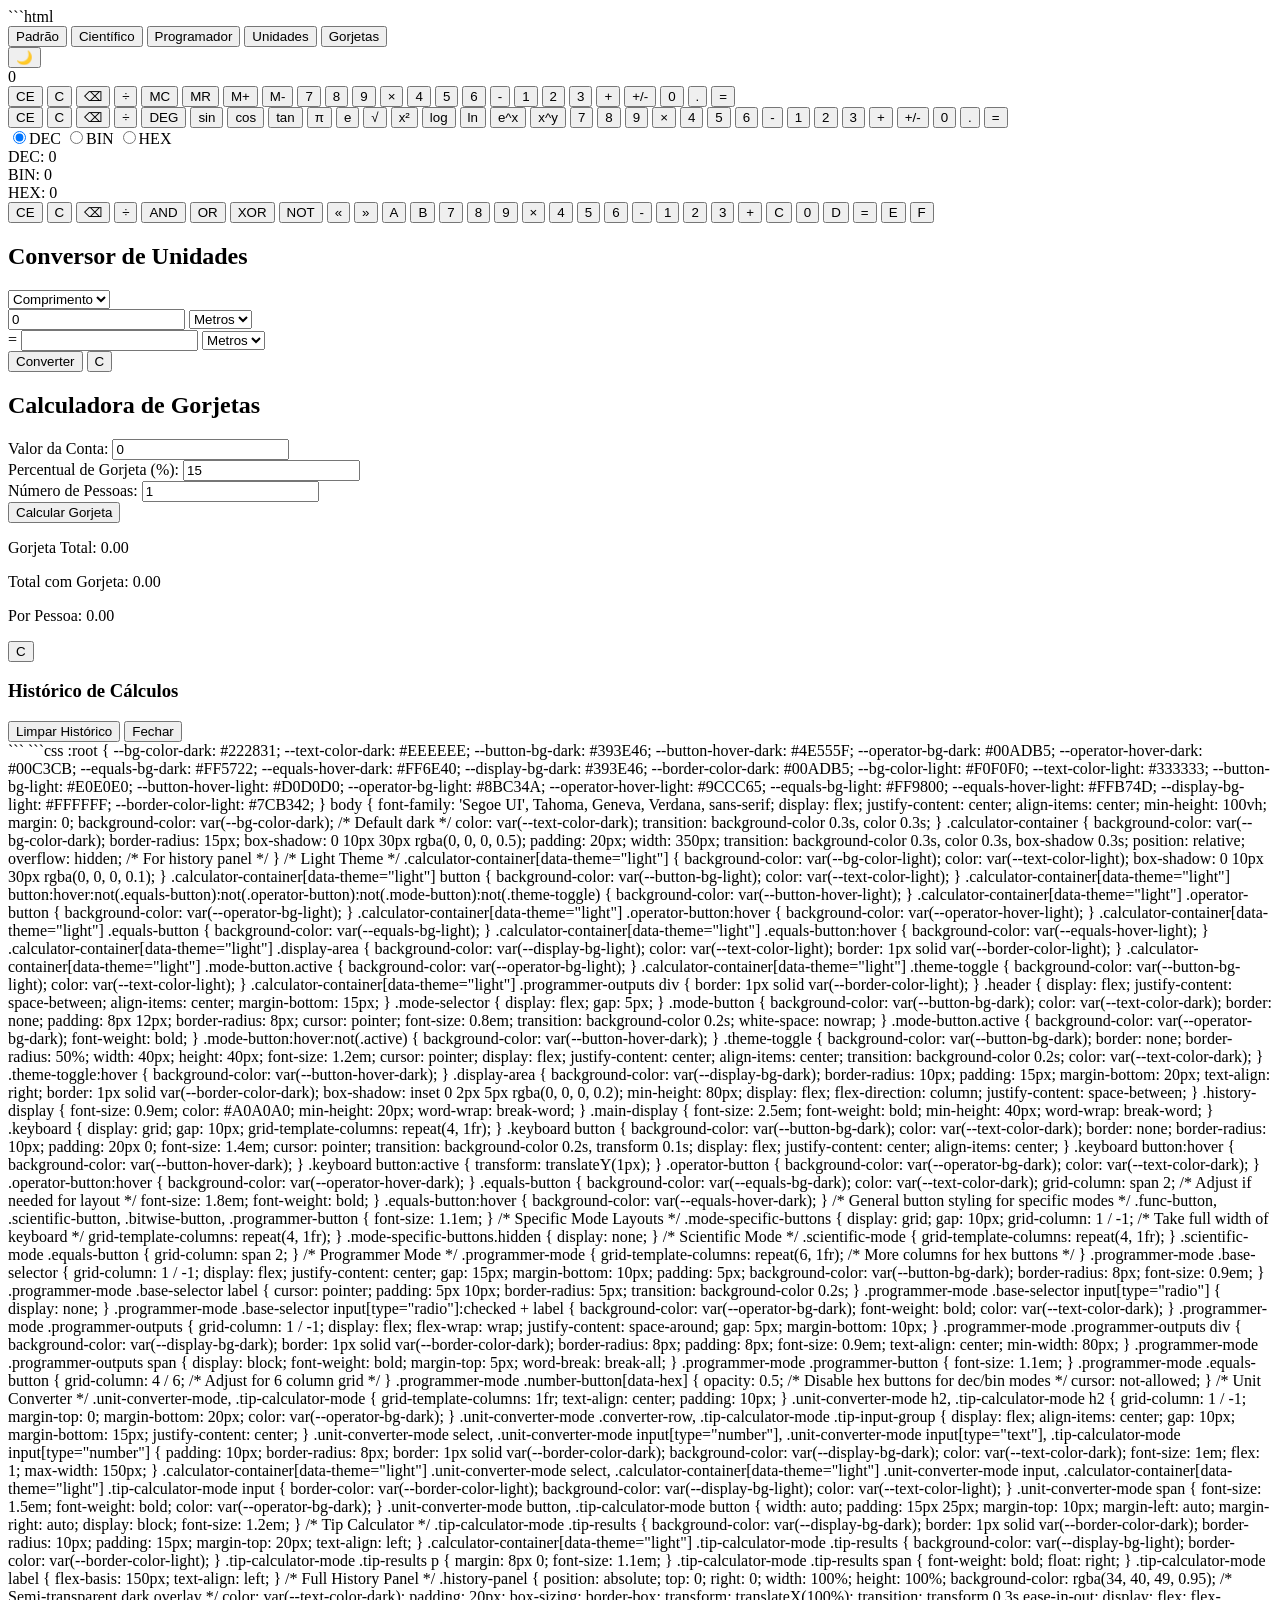
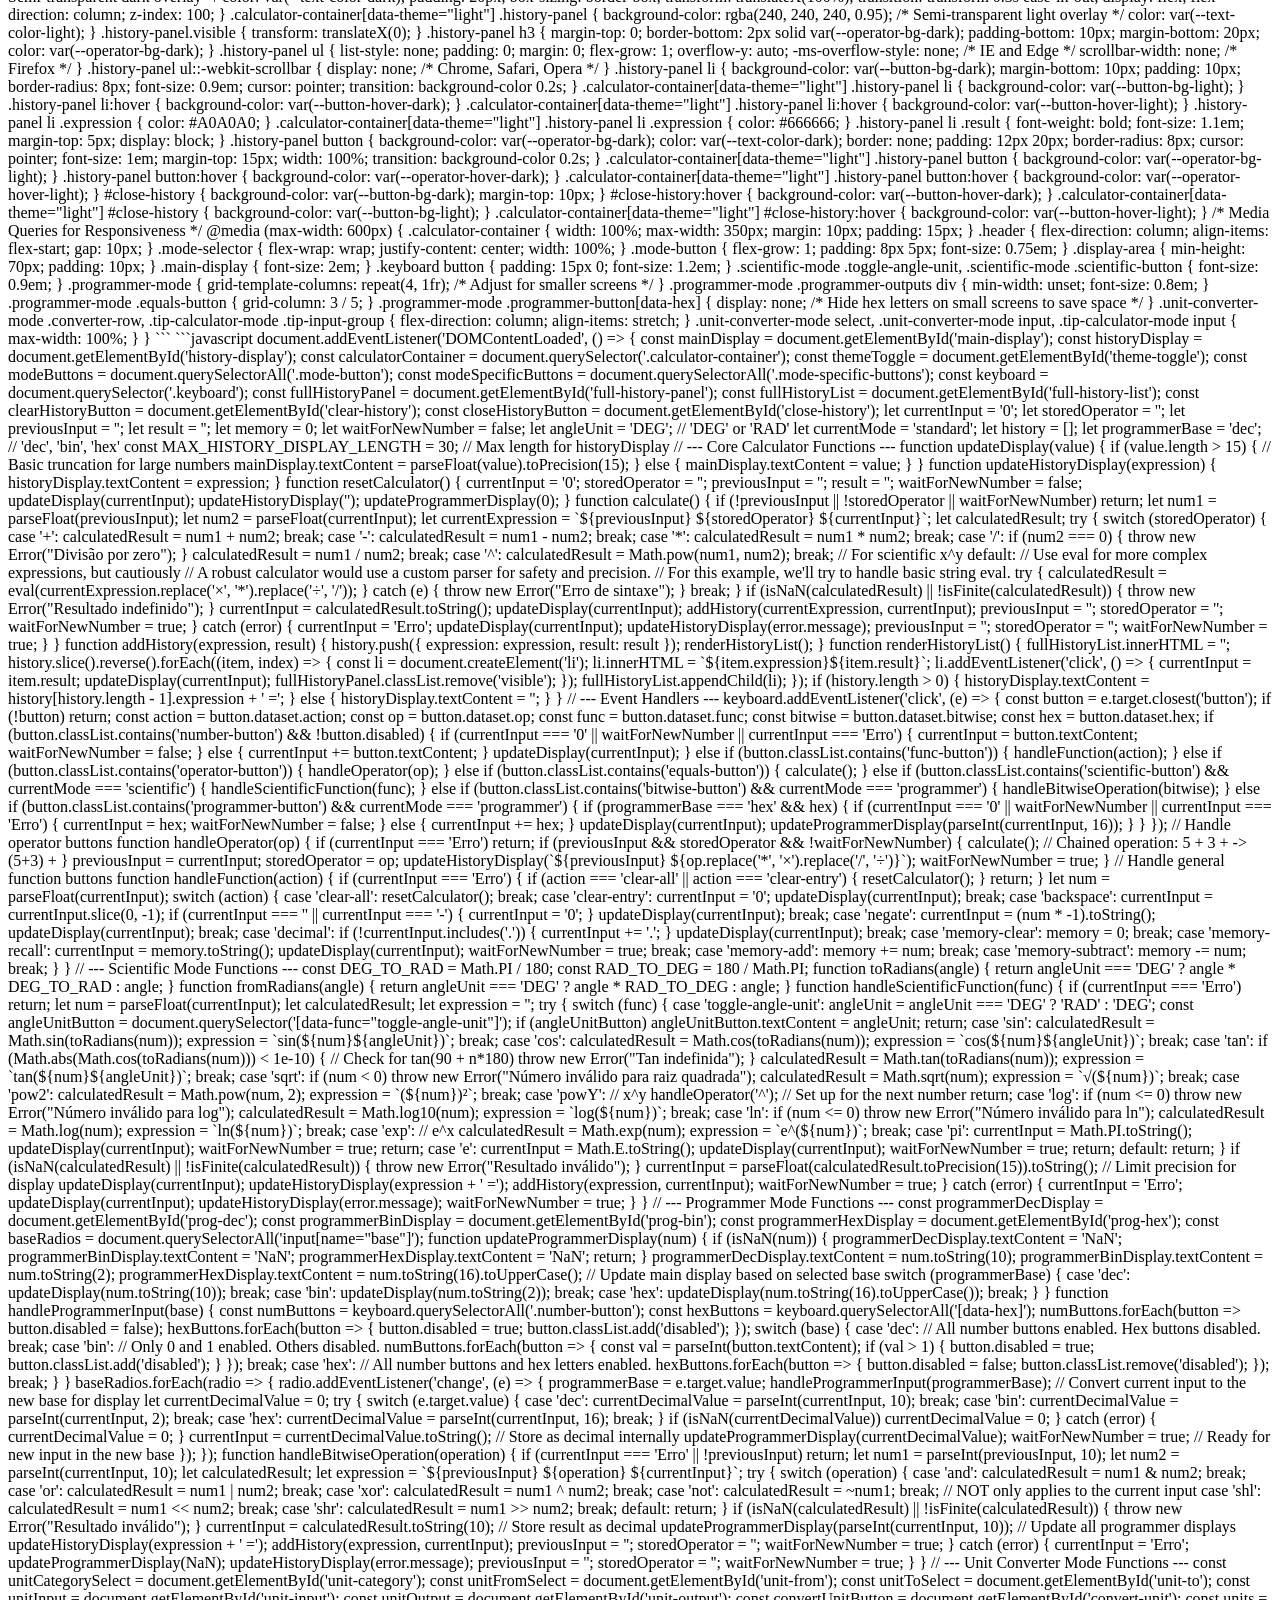
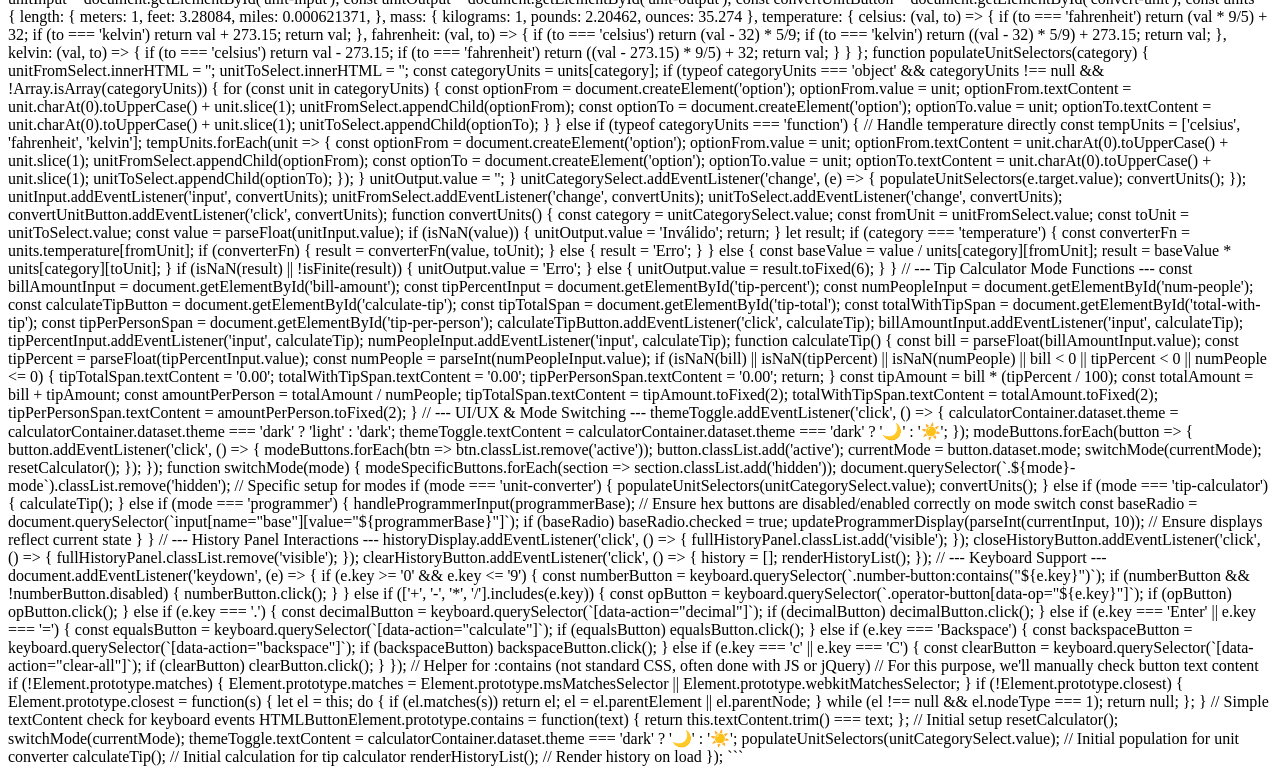
==== commit 1a165d39: "index.html" ====
--- a/index.html
+++ b/index.html
@@ -1,204 +1,1504 @@
+```html
 <!DOCTYPE html>
-<html lang="pt-BR"><head>
-  <meta charset="UTF-8">
-  <meta name="viewport" content="width=device-width, initial-scale=1.0">
-  <title>Pulse Music Ultra GOD MODE</title>
-
-  <link rel="preconnect" href="https://fonts.googleapis.com">
-  <link rel="stylesheet" href="https://fonts.googleapis.com/css2?family=Inter:wght@300;400;600;700;800&amp;display=swap">
-
-  <link rel="stylesheet" href="style.css">
-<style id="__omega_editor_style__\">[data-omega-editable]:hover{outline:2px solid #7c3aed!important;outline-offset:2px;cursor:text!important}[data-omega-editable]:focus{outline:2px solid #22c55e!important;outline-offset:2px}</style></head>
+<html lang="en">
+<head>
+    <meta charset="UTF-8">
+    <meta name="viewport" content="width=device-width, initial-scale=1.0">
+    <title>Calculadora Universal IntelliCalc Pro</title>
+    <link rel="stylesheet" href="style.css">
+</head>
 <body>
-
-  <canvas id="particleCanvas" width="1243" height="600"></canvas>
-
-  <div class="background-glow"></div>
-
-  <div class="app-container">
-
-    <aside class="sidebar">
-
-      <div class="logo">
-        <span contenteditable="true" data-omega-editable="true" data-orig="PULSE">joabe play gostoso</span>
-      </div>
-
-      <nav>
-        <button onclick="goHome()" class="active" data-view="home" contenteditable="true" data-omega-editable="true">
-          🏠 Home
-        </button>
-        <button onclick="openSearch()" data-view="search" class="" contenteditable="true" data-omega-editable="true">
-          🔍 Search
-        </button>
-        <button onclick="openLibrary()" data-view="library" class="" contenteditable="true" data-omega-editable="true">
-          📚 Library
-        </button>
-        <button onclick="openFavorites()" data-view="favorites" class="" contenteditable="true" data-omega-editable="true">
-          ❤️ Favorites
-        </button>
-        <button onclick="openProfile()" data-view="profile" class="" contenteditable="true" data-omega-editable="true">
-          👤 Profile
-        </button>
-        <button onclick="openUploader()" contenteditable="true" data-omega-editable="true">
-          ☁ Importar Música
-        </button>
-      </nav>
-
-      <div class="playlist-box">
-        <h3 contenteditable="true" data-omega-editable="true">Playlists</h3>
-        <ul id="playlist-list">
-          </ul>
-      </div>
-
-    </aside>
-
-    <main class="main">
-      <header>
-        <input id="searchInput" type="text" placeholder="Search music, artist..." onkeyup="searchMusic()">
-      </header>
-
-      <div id="main-content-wrapper">
-        <section id="home-view" class="view-section active">
-          <div class="hero">
-            <div class="hero-left">
-              <h1 contenteditable="true" data-omega-editable="true">Pulse Music Ultra</h1>
-              <p contenteditable="true" data-omega-editable="true">Streaming premium futuristic experience</p>
-              <button onclick="togglePlay()" contenteditable="true" data-omega-editable="true">
-                Start Listening
-              </button>
+    <div class="calculator-container" data-theme="dark">
+        <div class="header">
+            <div class="mode-selector">
+                <button class="mode-button active" data-mode="standard">Padrão</button>
+                <button class="mode-button" data-mode="scientific">Científico</button>
+                <button class="mode-button" data-mode="programmer">Programador</button>
+                <button class="mode-button" data-mode="unit-converter">Unidades</button>
+                <button class="mode-button" data-mode="tip-calculator">Gorjetas</button>
             </div>
-          </div>
-
-          <div class="albums">
-            <div class="card" onclick="loadSong(0)">
-              <img src="https://picsum.photos/id/1040/200/200" alt="Album Cover">
-              <h4 contenteditable="true" data-omega-editable="true">Neon Dreams</h4>
-              <p contenteditable="true" data-omega-editable="true">Cyber Synthwave</p>
+            <button id="theme-toggle" class="theme-toggle">🌙</button>
+        </div>
+
+        <div class="display-area">
+            <div class="history-display" id="history-display"></div>
+            <div class="main-display" id="main-display">0</div>
+        </div>
+
+        <div class="keyboard">
+            <div class="mode-specific-buttons standard-mode">
+                <button class="func-button" data-action="clear-entry">CE</button>
+                <button class="func-button" data-action="clear-all">C</button>
+                <button class="func-button" data-action="backspace">⌫</button>
+                <button class="operator-button" data-op="/">÷</button>
+
+                <button class="func-button" data-action="memory-clear">MC</button>
+                <button class="func-button" data-action="memory-recall">MR</button>
+                <button class="func-button" data-action="memory-add">M+</button>
+                <button class="func-button" data-action="memory-subtract">M-</button>
+
+                <button class="number-button">7</button>
+                <button class="number-button">8</button>
+                <button class="number-button">9</button>
+                <button class="operator-button" data-op="*">×</button>
+
+                <button class="number-button">4</button>
+                <button class="number-button">5</button>
+                <button class="number-button">6</button>
+                <button class="operator-button" data-op="-">-</button>
+
+                <button class="number-button">1</button>
+                <button class="number-button">2</button>
+                <button class="number-button">3</button>
+                <button class="operator-button" data-op="+">+</button>
+
+                <button class="func-button" data-action="negate">+/-</button>
+                <button class="number-button">0</button>
+                <button class="func-button" data-action="decimal">.</button>
+                <button class="equals-button" data-action="calculate">=</button>
             </div>
-            <div class="card" onclick="loadSong(1)">
-              <img src="https://picsum.photos/id/1041/200/200" alt="Album Cover">
-              <h4 contenteditable="true" data-omega-editable="true">Future Bass</h4>
-              <p contenteditable="true" data-omega-editable="true">Electronic Bass</p>
+
+            <div class="mode-specific-buttons scientific-mode hidden">
+                <button class="func-button" data-action="clear-entry">CE</button>
+                <button class="func-button" data-action="clear-all">C</button>
+                <button class="func-button" data-action="backspace">⌫</button>
+                <button class="operator-button" data-op="/">÷</button>
+
+                <button class="func-button" data-action="toggle-angle-unit">DEG</button>
+                <button class="scientific-button" data-func="sin">sin</button>
+                <button class="scientific-button" data-func="cos">cos</button>
+                <button class="scientific-button" data-func="tan">tan</button>
+
+                <button class="scientific-button" data-func="pi">π</button>
+                <button class="scientific-button" data-func="e">e</button>
+                <button class="scientific-button" data-func="sqrt">√</button>
+                <button class="scientific-button" data-func="pow2">x²</button>
+
+                <button class="scientific-button" data-func="log">log</button>
+                <button class="scientific-button" data-func="ln">ln</button>
+                <button class="scientific-button" data-func="exp">e^x</button>
+                <button class="scientific-button" data-func="powY">x^y</button>
+
+                <button class="number-button">7</button>
+                <button class="number-button">8</button>
+                <button class="number-button">9</button>
+                <button class="operator-button" data-op="*">×</button>
+
+                <button class="number-button">4</button>
+                <button class="number-button">5</button>
+                <button class="number-button">6</button>
+                <button class="operator-button" data-op="-">-</button>
+
+                <button class="number-button">1</button>
+                <button class="number-button">2</button>
+                <button class="number-button">3</button>
+                <button class="operator-button" data-op="+">+</button>
+
+                <button class="func-button" data-action="negate">+/-</button>
+                <button class="number-button">0</button>
+                <button class="func-button" data-action="decimal">.</button>
+                <button class="equals-button" data-action="calculate">=</button>
             </div>
-            <div class="card" onclick="loadSong(2)">
-              <img src="https://picsum.photos/id/1042/200/200" alt="Album Cover">
-              <h4 contenteditable="true" data-omega-editable="true">Night Cyber</h4>
-              <p contenteditable="true" data-omega-editable="true">Digital Beats</p>
+
+            <div class="mode-specific-buttons programmer-mode hidden">
+                <div class="base-selector">
+                    <label><input type="radio" name="base" value="dec" checked>DEC</label>
+                    <label><input type="radio" name="base" value="bin">BIN</label>
+                    <label><input type="radio" name="base" value="hex">HEX</label>
+                </div>
+                <div class="programmer-outputs">
+                    <div>DEC: <span id="prog-dec">0</span></div>
+                    <div>BIN: <span id="prog-bin">0</span></div>
+                    <div>HEX: <span id="prog-hex">0</span></div>
+                </div>
+
+                <button class="func-button" data-action="clear-entry">CE</button>
+                <button class="func-button" data-action="clear-all">C</button>
+                <button class="func-button" data-action="backspace">⌫</button>
+                <button class="operator-button" data-op="/">÷</button>
+
+                <button class="bitwise-button" data-bitwise="and">AND</button>
+                <button class="bitwise-button" data-bitwise="or">OR</button>
+                <button class="bitwise-button" data-bitwise="xor">XOR</button>
+                <button class="bitwise-button" data-bitwise="not">NOT</button>
+
+                <button class="bitwise-button" data-bitwise="shl">«</button>
+                <button class="bitwise-button" data-bitwise="shr">»</button>
+                <button class="programmer-button" data-hex="A">A</button>
+                <button class="programmer-button" data-hex="B">B</button>
+
+                <button class="number-button">7</button>
+                <button class="number-button">8</button>
+                <button class="number-button">9</button>
+                <button class="operator-button" data-op="*">×</button>
+
+                <button class="number-button">4</button>
+                <button class="number-button">5</button>
+                <button class="number-button">6</button>
+                <button class="operator-button" data-op="-">-</button>
+
+                <button class="number-button">1</button>
+                <button class="number-button">2</button>
+                <button class="number-button">3</button>
+                <button class="operator-button" data-op="+">+</button>
+
+                <button class="programmer-button" data-hex="C">C</button>
+                <button class="number-button">0</button>
+                <button class="programmer-button" data-hex="D">D</button>
+                <button class="equals-button" data-action="calculate">=</button>
+                <button class="programmer-button" data-hex="E">E</button>
+                <button class="programmer-button" data-hex="F">F</button>
             </div>
-            <div class="card" onclick="loadSong(3)">
-              <img src="https://picsum.photos/id/1043/200/200" alt="Album Cover">
-              <h4 contenteditable="true" data-omega-editable="true">Deep Space</h4>
-              <p contenteditable="true" data-omega-editable="true">Ambient Future</p>
+
+            <div class="mode-specific-buttons unit-converter-mode hidden">
+                <h2>Conversor de Unidades</h2>
+                <div class="converter-row">
+                    <select id="unit-category">
+                        <option value="length">Comprimento</option>
+                        <option value="mass">Massa</option>
+                        <option value="temperature">Temperatura</option>
+                    </select>
+                </div>
+                <div class="converter-row">
+                    <input type="number" id="unit-input" value="0">
+                    <select id="unit-from">
+                        <option value="meters">Metros</option>
+                        <option value="feet">Pés</option>
+                        <option value="miles">Milhas</option>
+                    </select>
+                </div>
+                <div class="converter-row">
+                    <span>=</span>
+                    <input type="text" id="unit-output" readonly>
+                    <select id="unit-to">
+                        <option value="meters">Metros</option>
+                        <option value="feet">Pés</option>
+                        <option value="miles">Milhas</option>
+                    </select>
+                </div>
+                <button class="func-button" id="convert-unit">Converter</button>
+                <button class="func-button" data-action="clear-all">C</button>
             </div>
-            <div class="card" onclick="loadSong(4)">
-              <img src="https://picsum.photos/id/1044/200/200" alt="Album Cover">
-              <h4 contenteditable="true" data-omega-editable="true">Electric Pulse</h4>
-              <p contenteditable="true" data-omega-editable="true">Electro Pop</p>
+
+            <div class="mode-specific-buttons tip-calculator-mode hidden">
+                <h2>Calculadora de Gorjetas</h2>
+                <div class="tip-input-group">
+                    <label for="bill-amount">Valor da Conta:</label>
+                    <input type="number" id="bill-amount" value="0">
+                </div>
+                <div class="tip-input-group">
+                    <label for="tip-percent">Percentual de Gorjeta (%):</label>
+                    <input type="number" id="tip-percent" value="15">
+                </div>
+                <div class="tip-input-group">
+                    <label for="num-people">Número de Pessoas:</label>
+                    <input type="number" id="num-people" value="1">
+                </div>
+                <button class="func-button" id="calculate-tip">Calcular Gorjeta</button>
+                <div class="tip-results">
+                    <p>Gorjeta Total: <span id="tip-total">0.00</span></p>
+                    <p>Total com Gorjeta: <span id="total-with-tip">0.00</span></p>
+                    <p>Por Pessoa: <span id="tip-per-person">0.00</span></p>
+                </div>
+                <button class="func-button" data-action="clear-all">C</button>
             </div>
-            <div class="card" onclick="loadSong(5)">
-              <img src="https://picsum.photos/id/1045/200/200" alt="Album Cover">
-              <h4 contenteditable="true" data-omega-editable="true">Starlight Drive</h4>
-              <p contenteditable="true" data-omega-editable="true">Cosmic Chill</p>
-            </div>
-            <div class="card" onclick="loadSong(6)">
-              <img src="https://picsum.photos/id/1046/200/200" alt="Album Cover">
-              <h4 contenteditable="true" data-omega-editable="true">Cybernetic Heart</h4>
-              <p contenteditable="true" data-omega-editable="true">Robotic Funk</p>
-            </div>
-            <div class="card" onclick="loadSong(7)">
-              <img src="https://picsum.photos/id/1047/200/200" alt="Album Cover">
-              <h4 contenteditable="true" data-omega-editable="true">Quantum Leap</h4>
-              <p contenteditable="true" data-omega-editable="true">Future Trance</p>
-            </div>
-          </div>
-        </section>
-
-        <section id="search-view" class="view-section">
-          <h2 contenteditable="true" data-omega-editable="true">Search Results</h2>
-          <div id="search-results-container" class="search-results"><p class="empty-state" contenteditable="true" data-omega-editable="true">Start typing in the search bar to find music.</p></div>
-        </section>
-
-        <section id="library-view" class="view-section">
-          <h2 contenteditable="true" data-omega-editable="true">Your Library</h2>
-          <div id="library-list-container" class="library-list">
-            </div>
-        </section>
-
-        <section id="favorites-view" class="view-section">
-          <h2 contenteditable="true" data-omega-editable="true">Your Favorites</h2>
-          <div id="favorites-list-container" class="favorites-list"><p class="empty-state" contenteditable="true" data-omega-editable="true">No favorite songs yet. Click the ❤️ button on the player to add some!</p></div>
-        </section>
-
-        <section id="profile-view" class="view-section">
-          <h2 contenteditable="true" data-omega-editable="true">Profile Settings</h2>
-          <div class="profile-content">
-            <p contenteditable="true" data-omega-editable="true">Welcome to your Pulse Music Ultra profile!</p>
-            <p contenteditable="true" data-omega-editable="true">Here you can manage your account settings, preferences, and more.</p>
-            <p contenteditable="true" data-omega-editable="true">Stay tuned for more features coming soon!</p>
-          </div>
-        </section>
-      </div>
-    </main>
-  </div>
-
-  <footer class="player">
-    <div class="song-info playing">
-      <img id="cover" src="https://picsum.photos/id/1043/200/200" alt="Album Cover">
-      <div>
-        <h4 id="title" contenteditable="true" data-omega-editable="true">Deep Space</h4>
-        <p id="artist" contenteditable="true" data-omega-editable="true">Cosmic Echoes</p>
-      </div>
+        </div>
+
+        <div class="history-panel hidden" id="full-history-panel">
+            <h3>Histórico de Cálculos</h3>
+            <ul id="full-history-list"></ul>
+            <button id="clear-history">Limpar Histórico</button>
+            <button id="close-history">Fechar</button>
+        </div>
     </div>
 
-    <div class="controls">
-      <button onclick="prevSong()" contenteditable="true" data-omega-editable="true">⏮</button>
-      <button id="playBtn" onclick="togglePlay()" contenteditable="true" data-omega-editable="true">⏸</button>
-      <button onclick="nextSong()" contenteditable="true" data-omega-editable="true">⏭</button>
-      <button id="shuffleBtn" onclick="toggleShuffle()" contenteditable="true" data-omega-editable="true">🔀</button>
-      <button id="repeatBtn" onclick="toggleRepeat()" contenteditable="true" data-omega-editable="true">🔁</button>
-    </div>
-
-    <div class="progress-area">
-      <input type="range" id="progress" min="0" max="100" value="0">
-    </div>
-
-    <div class="volume">
-      🔊
-      <input id="volume" type="range" min="0" max="1" step="0.1" value="0.7">
-    </div>
-
-    <div class="extra-controls">
-      <button id="favoriteBtn" onclick="toggleFavorite()" contenteditable="true" data-omega-editable="true">
-        ❤️
-      </button>
-      <button onclick="openFullscreenPlayer()" contenteditable="true" data-omega-editable="true">
-        ⛶
-      </button>
-    </div>
-
-    <audio id="audio" src="assets/audio/song4.mp3"></audio>
-  </footer>
-
-  <canvas id="equalizerCanvas" width="180" height="60"></canvas>
-
-  <div id="uploadModal" class="upload-modal">
-    <div class="upload-box">
-      <h2>Adicionar Música</h2>
-      <input type="text" id="musicTitle" placeholder="Nome da música">
-      <input type="text" id="musicArtist" placeholder="Nome do artista">
-      
-      <label>Escolher Música (MP3)</label>
-      <input type="file" id="musicFile" accept="audio/*">
-      
-      <label>Escolher Capa (Imagem)</label>
-      <input type="file" id="coverFile" accept="image/*">
-      
-      <div class="upload-actions">
-        <button onclick="saveUploadedSong()">Salvar</button>
-        <button onclick="closeUploader()">Fechar</button>
-      </div>
-    </div>
-  </div>
-
-<script src="script.js"></script>
-</body></html>
+    <script src="script.js"></script>
+</body>
+</html>
+```
+
+```css
+:root {
+    --bg-color-dark: #222831;
+    --text-color-dark: #EEEEEE;
+    --button-bg-dark: #393E46;
+    --button-hover-dark: #4E555F;
+    --operator-bg-dark: #00ADB5;
+    --operator-hover-dark: #00C3CB;
+    --equals-bg-dark: #FF5722;
+    --equals-hover-dark: #FF6E40;
+    --display-bg-dark: #393E46;
+    --border-color-dark: #00ADB5;
+
+    --bg-color-light: #F0F0F0;
+    --text-color-light: #333333;
+    --button-bg-light: #E0E0E0;
+    --button-hover-light: #D0D0D0;
+    --operator-bg-light: #8BC34A;
+    --operator-hover-light: #9CCC65;
+    --equals-bg-light: #FF9800;
+    --equals-hover-light: #FFB74D;
+    --display-bg-light: #FFFFFF;
+    --border-color-light: #7CB342;
+}
+
+body {
+    font-family: 'Segoe UI', Tahoma, Geneva, Verdana, sans-serif;
+    display: flex;
+    justify-content: center;
+    align-items: center;
+    min-height: 100vh;
+    margin: 0;
+    background-color: var(--bg-color-dark); /* Default dark */
+    color: var(--text-color-dark);
+    transition: background-color 0.3s, color 0.3s;
+}
+
+.calculator-container {
+    background-color: var(--bg-color-dark);
+    border-radius: 15px;
+    box-shadow: 0 10px 30px rgba(0, 0, 0, 0.5);
+    padding: 20px;
+    width: 350px;
+    transition: background-color 0.3s, color 0.3s, box-shadow 0.3s;
+    position: relative;
+    overflow: hidden; /* For history panel */
+}
+
+/* Light Theme */
+.calculator-container[data-theme="light"] {
+    background-color: var(--bg-color-light);
+    color: var(--text-color-light);
+    box-shadow: 0 10px 30px rgba(0, 0, 0, 0.1);
+}
+.calculator-container[data-theme="light"] button {
+    background-color: var(--button-bg-light);
+    color: var(--text-color-light);
+}
+.calculator-container[data-theme="light"] button:hover:not(.equals-button):not(.operator-button):not(.mode-button):not(.theme-toggle) {
+    background-color: var(--button-hover-light);
+}
+.calculator-container[data-theme="light"] .operator-button {
+    background-color: var(--operator-bg-light);
+}
+.calculator-container[data-theme="light"] .operator-button:hover {
+    background-color: var(--operator-hover-light);
+}
+.calculator-container[data-theme="light"] .equals-button {
+    background-color: var(--equals-bg-light);
+}
+.calculator-container[data-theme="light"] .equals-button:hover {
+    background-color: var(--equals-hover-light);
+}
+.calculator-container[data-theme="light"] .display-area {
+    background-color: var(--display-bg-light);
+    color: var(--text-color-light);
+    border: 1px solid var(--border-color-light);
+}
+.calculator-container[data-theme="light"] .mode-button.active {
+    background-color: var(--operator-bg-light);
+}
+.calculator-container[data-theme="light"] .theme-toggle {
+    background-color: var(--button-bg-light);
+    color: var(--text-color-light);
+}
+.calculator-container[data-theme="light"] .programmer-outputs div {
+    border: 1px solid var(--border-color-light);
+}
+
+
+.header {
+    display: flex;
+    justify-content: space-between;
+    align-items: center;
+    margin-bottom: 15px;
+}
+
+.mode-selector {
+    display: flex;
+    gap: 5px;
+}
+
+.mode-button {
+    background-color: var(--button-bg-dark);
+    color: var(--text-color-dark);
+    border: none;
+    padding: 8px 12px;
+    border-radius: 8px;
+    cursor: pointer;
+    font-size: 0.8em;
+    transition: background-color 0.2s;
+    white-space: nowrap;
+}
+
+.mode-button.active {
+    background-color: var(--operator-bg-dark);
+    font-weight: bold;
+}
+
+.mode-button:hover:not(.active) {
+    background-color: var(--button-hover-dark);
+}
+
+.theme-toggle {
+    background-color: var(--button-bg-dark);
+    border: none;
+    border-radius: 50%;
+    width: 40px;
+    height: 40px;
+    font-size: 1.2em;
+    cursor: pointer;
+    display: flex;
+    justify-content: center;
+    align-items: center;
+    transition: background-color 0.2s;
+    color: var(--text-color-dark);
+}
+
+.theme-toggle:hover {
+    background-color: var(--button-hover-dark);
+}
+
+.display-area {
+    background-color: var(--display-bg-dark);
+    border-radius: 10px;
+    padding: 15px;
+    margin-bottom: 20px;
+    text-align: right;
+    border: 1px solid var(--border-color-dark);
+    box-shadow: inset 0 2px 5px rgba(0, 0, 0, 0.2);
+    min-height: 80px;
+    display: flex;
+    flex-direction: column;
+    justify-content: space-between;
+}
+
+.history-display {
+    font-size: 0.9em;
+    color: #A0A0A0;
+    min-height: 20px;
+    word-wrap: break-word;
+}
+
+.main-display {
+    font-size: 2.5em;
+    font-weight: bold;
+    min-height: 40px;
+    word-wrap: break-word;
+}
+
+.keyboard {
+    display: grid;
+    gap: 10px;
+    grid-template-columns: repeat(4, 1fr);
+}
+
+.keyboard button {
+    background-color: var(--button-bg-dark);
+    color: var(--text-color-dark);
+    border: none;
+    border-radius: 10px;
+    padding: 20px 0;
+    font-size: 1.4em;
+    cursor: pointer;
+    transition: background-color 0.2s, transform 0.1s;
+    display: flex;
+    justify-content: center;
+    align-items: center;
+}
+
+.keyboard button:hover {
+    background-color: var(--button-hover-dark);
+}
+
+.keyboard button:active {
+    transform: translateY(1px);
+}
+
+.operator-button {
+    background-color: var(--operator-bg-dark);
+    color: var(--text-color-dark);
+}
+
+.operator-button:hover {
+    background-color: var(--operator-hover-dark);
+}
+
+.equals-button {
+    background-color: var(--equals-bg-dark);
+    color: var(--text-color-dark);
+    grid-column: span 2; /* Adjust if needed for layout */
+    font-size: 1.8em;
+    font-weight: bold;
+}
+
+.equals-button:hover {
+    background-color: var(--equals-hover-dark);
+}
+
+/* General button styling for specific modes */
+.func-button, .scientific-button, .bitwise-button, .programmer-button {
+    font-size: 1.1em;
+}
+
+/* Specific Mode Layouts */
+.mode-specific-buttons {
+    display: grid;
+    gap: 10px;
+    grid-column: 1 / -1; /* Take full width of keyboard */
+    grid-template-columns: repeat(4, 1fr);
+}
+.mode-specific-buttons.hidden {
+    display: none;
+}
+
+/* Scientific Mode */
+.scientific-mode {
+    grid-template-columns: repeat(4, 1fr);
+}
+.scientific-mode .equals-button {
+    grid-column: span 2;
+}
+
+/* Programmer Mode */
+.programmer-mode {
+    grid-template-columns: repeat(6, 1fr); /* More columns for hex buttons */
+}
+.programmer-mode .base-selector {
+    grid-column: 1 / -1;
+    display: flex;
+    justify-content: center;
+    gap: 15px;
+    margin-bottom: 10px;
+    padding: 5px;
+    background-color: var(--button-bg-dark);
+    border-radius: 8px;
+    font-size: 0.9em;
+}
+.programmer-mode .base-selector label {
+    cursor: pointer;
+    padding: 5px 10px;
+    border-radius: 5px;
+    transition: background-color 0.2s;
+}
+.programmer-mode .base-selector input[type="radio"] {
+    display: none;
+}
+.programmer-mode .base-selector input[type="radio"]:checked + label {
+    background-color: var(--operator-bg-dark);
+    font-weight: bold;
+    color: var(--text-color-dark);
+}
+.programmer-mode .programmer-outputs {
+    grid-column: 1 / -1;
+    display: flex;
+    flex-wrap: wrap;
+    justify-content: space-around;
+    gap: 5px;
+    margin-bottom: 10px;
+}
+.programmer-mode .programmer-outputs div {
+    background-color: var(--display-bg-dark);
+    border: 1px solid var(--border-color-dark);
+    border-radius: 8px;
+    padding: 8px;
+    font-size: 0.9em;
+    text-align: center;
+    min-width: 80px;
+}
+.programmer-mode .programmer-outputs span {
+    display: block;
+    font-weight: bold;
+    margin-top: 5px;
+    word-break: break-all;
+}
+
+.programmer-mode .programmer-button {
+    font-size: 1.1em;
+}
+.programmer-mode .equals-button {
+    grid-column: 4 / 6; /* Adjust for 6 column grid */
+}
+.programmer-mode .number-button[data-hex] {
+    opacity: 0.5; /* Disable hex buttons for dec/bin modes */
+    cursor: not-allowed;
+}
+
+/* Unit Converter */
+.unit-converter-mode, .tip-calculator-mode {
+    grid-template-columns: 1fr;
+    text-align: center;
+    padding: 10px;
+}
+.unit-converter-mode h2, .tip-calculator-mode h2 {
+    grid-column: 1 / -1;
+    margin-top: 0;
+    margin-bottom: 20px;
+    color: var(--operator-bg-dark);
+}
+.unit-converter-mode .converter-row, .tip-calculator-mode .tip-input-group {
+    display: flex;
+    align-items: center;
+    gap: 10px;
+    margin-bottom: 15px;
+    justify-content: center;
+}
+.unit-converter-mode select, .unit-converter-mode input[type="number"], .unit-converter-mode input[type="text"],
+.tip-calculator-mode input[type="number"] {
+    padding: 10px;
+    border-radius: 8px;
+    border: 1px solid var(--border-color-dark);
+    background-color: var(--display-bg-dark);
+    color: var(--text-color-dark);
+    font-size: 1em;
+    flex: 1;
+    max-width: 150px;
+}
+.calculator-container[data-theme="light"] .unit-converter-mode select,
+.calculator-container[data-theme="light"] .unit-converter-mode input,
+.calculator-container[data-theme="light"] .tip-calculator-mode input {
+    border-color: var(--border-color-light);
+    background-color: var(--display-bg-light);
+    color: var(--text-color-light);
+}
+.unit-converter-mode span {
+    font-size: 1.5em;
+    font-weight: bold;
+    color: var(--operator-bg-dark);
+}
+.unit-converter-mode button, .tip-calculator-mode button {
+    width: auto;
+    padding: 15px 25px;
+    margin-top: 10px;
+    margin-left: auto;
+    margin-right: auto;
+    display: block;
+    font-size: 1.2em;
+}
+
+/* Tip Calculator */
+.tip-calculator-mode .tip-results {
+    background-color: var(--display-bg-dark);
+    border: 1px solid var(--border-color-dark);
+    border-radius: 10px;
+    padding: 15px;
+    margin-top: 20px;
+    text-align: left;
+}
+.calculator-container[data-theme="light"] .tip-calculator-mode .tip-results {
+    background-color: var(--display-bg-light);
+    border-color: var(--border-color-light);
+}
+.tip-calculator-mode .tip-results p {
+    margin: 8px 0;
+    font-size: 1.1em;
+}
+.tip-calculator-mode .tip-results span {
+    font-weight: bold;
+    float: right;
+}
+.tip-calculator-mode label {
+    flex-basis: 150px;
+    text-align: left;
+}
+
+
+/* Full History Panel */
+.history-panel {
+    position: absolute;
+    top: 0;
+    right: 0;
+    width: 100%;
+    height: 100%;
+    background-color: rgba(34, 40, 49, 0.95); /* Semi-transparent dark overlay */
+    color: var(--text-color-dark);
+    padding: 20px;
+    box-sizing: border-box;
+    transform: translateX(100%);
+    transition: transform 0.3s ease-in-out;
+    display: flex;
+    flex-direction: column;
+    z-index: 100;
+}
+.calculator-container[data-theme="light"] .history-panel {
+    background-color: rgba(240, 240, 240, 0.95); /* Semi-transparent light overlay */
+    color: var(--text-color-light);
+}
+
+.history-panel.visible {
+    transform: translateX(0);
+}
+
+.history-panel h3 {
+    margin-top: 0;
+    border-bottom: 2px solid var(--operator-bg-dark);
+    padding-bottom: 10px;
+    margin-bottom: 20px;
+    color: var(--operator-bg-dark);
+}
+
+.history-panel ul {
+    list-style: none;
+    padding: 0;
+    margin: 0;
+    flex-grow: 1;
+    overflow-y: auto;
+    -ms-overflow-style: none; /* IE and Edge */
+    scrollbar-width: none; /* Firefox */
+}
+.history-panel ul::-webkit-scrollbar {
+    display: none; /* Chrome, Safari, Opera */
+}
+
+.history-panel li {
+    background-color: var(--button-bg-dark);
+    margin-bottom: 10px;
+    padding: 10px;
+    border-radius: 8px;
+    font-size: 0.9em;
+    cursor: pointer;
+    transition: background-color 0.2s;
+}
+.calculator-container[data-theme="light"] .history-panel li {
+    background-color: var(--button-bg-light);
+}
+
+.history-panel li:hover {
+    background-color: var(--button-hover-dark);
+}
+.calculator-container[data-theme="light"] .history-panel li:hover {
+    background-color: var(--button-hover-light);
+}
+
+.history-panel li .expression {
+    color: #A0A0A0;
+}
+.calculator-container[data-theme="light"] .history-panel li .expression {
+    color: #666666;
+}
+
+.history-panel li .result {
+    font-weight: bold;
+    font-size: 1.1em;
+    margin-top: 5px;
+    display: block;
+}
+
+.history-panel button {
+    background-color: var(--operator-bg-dark);
+    color: var(--text-color-dark);
+    border: none;
+    padding: 12px 20px;
+    border-radius: 8px;
+    cursor: pointer;
+    font-size: 1em;
+    margin-top: 15px;
+    width: 100%;
+    transition: background-color 0.2s;
+}
+.calculator-container[data-theme="light"] .history-panel button {
+    background-color: var(--operator-bg-light);
+}
+
+.history-panel button:hover {
+    background-color: var(--operator-hover-dark);
+}
+.calculator-container[data-theme="light"] .history-panel button:hover {
+    background-color: var(--operator-hover-light);
+}
+#close-history {
+    background-color: var(--button-bg-dark);
+    margin-top: 10px;
+}
+#close-history:hover {
+    background-color: var(--button-hover-dark);
+}
+.calculator-container[data-theme="light"] #close-history {
+    background-color: var(--button-bg-light);
+}
+.calculator-container[data-theme="light"] #close-history:hover {
+    background-color: var(--button-hover-light);
+}
+
+/* Media Queries for Responsiveness */
+@media (max-width: 600px) {
+    .calculator-container {
+        width: 100%;
+        max-width: 350px;
+        margin: 10px;
+        padding: 15px;
+    }
+
+    .header {
+        flex-direction: column;
+        align-items: flex-start;
+        gap: 10px;
+    }
+
+    .mode-selector {
+        flex-wrap: wrap;
+        justify-content: center;
+        width: 100%;
+    }
+
+    .mode-button {
+        flex-grow: 1;
+        padding: 8px 5px;
+        font-size: 0.75em;
+    }
+
+    .display-area {
+        min-height: 70px;
+        padding: 10px;
+    }
+
+    .main-display {
+        font-size: 2em;
+    }
+
+    .keyboard button {
+        padding: 15px 0;
+        font-size: 1.2em;
+    }
+
+    .scientific-mode .toggle-angle-unit, .scientific-mode .scientific-button {
+        font-size: 0.9em;
+    }
+
+    .programmer-mode {
+        grid-template-columns: repeat(4, 1fr); /* Adjust for smaller screens */
+    }
+    .programmer-mode .programmer-outputs div {
+        min-width: unset;
+        font-size: 0.8em;
+    }
+    .programmer-mode .equals-button {
+        grid-column: 3 / 5;
+    }
+    .programmer-mode .programmer-button[data-hex] {
+        display: none; /* Hide hex letters on small screens to save space */
+    }
+
+    .unit-converter-mode .converter-row, .tip-calculator-mode .tip-input-group {
+        flex-direction: column;
+        align-items: stretch;
+    }
+    .unit-converter-mode select, .unit-converter-mode input,
+    .tip-calculator-mode input {
+        max-width: 100%;
+    }
+}
+```
+
+```javascript
+document.addEventListener('DOMContentLoaded', () => {
+    const mainDisplay = document.getElementById('main-display');
+    const historyDisplay = document.getElementById('history-display');
+    const calculatorContainer = document.querySelector('.calculator-container');
+    const themeToggle = document.getElementById('theme-toggle');
+    const modeButtons = document.querySelectorAll('.mode-button');
+    const modeSpecificButtons = document.querySelectorAll('.mode-specific-buttons');
+    const keyboard = document.querySelector('.keyboard');
+
+    const fullHistoryPanel = document.getElementById('full-history-panel');
+    const fullHistoryList = document.getElementById('full-history-list');
+    const clearHistoryButton = document.getElementById('clear-history');
+    const closeHistoryButton = document.getElementById('close-history');
+
+    let currentInput = '0';
+    let storedOperator = '';
+    let previousInput = '';
+    let result = '';
+    let memory = 0;
+    let waitForNewNumber = false;
+    let angleUnit = 'DEG'; // 'DEG' or 'RAD'
+    let currentMode = 'standard';
+    let history = [];
+    let programmerBase = 'dec'; // 'dec', 'bin', 'hex'
+
+    const MAX_HISTORY_DISPLAY_LENGTH = 30; // Max length for historyDisplay
+
+    // --- Core Calculator Functions ---
+    function updateDisplay(value) {
+        if (value.length > 15) { // Basic truncation for large numbers
+            mainDisplay.textContent = parseFloat(value).toPrecision(15);
+        } else {
+            mainDisplay.textContent = value;
+        }
+    }
+
+    function updateHistoryDisplay(expression) {
+        historyDisplay.textContent = expression;
+    }
+
+    function resetCalculator() {
+        currentInput = '0';
+        storedOperator = '';
+        previousInput = '';
+        result = '';
+        waitForNewNumber = false;
+        updateDisplay(currentInput);
+        updateHistoryDisplay('');
+        updateProgrammerDisplay(0);
+    }
+
+    function calculate() {
+        if (!previousInput || !storedOperator || waitForNewNumber) return;
+
+        let num1 = parseFloat(previousInput);
+        let num2 = parseFloat(currentInput);
+        let currentExpression = `${previousInput} ${storedOperator} ${currentInput}`;
+        let calculatedResult;
+
+        try {
+            switch (storedOperator) {
+                case '+': calculatedResult = num1 + num2; break;
+                case '-': calculatedResult = num1 - num2; break;
+                case '*': calculatedResult = num1 * num2; break;
+                case '/':
+                    if (num2 === 0) {
+                        throw new Error("Divisão por zero");
+                    }
+                    calculatedResult = num1 / num2;
+                    break;
+                case '^': calculatedResult = Math.pow(num1, num2); break; // For scientific x^y
+                default:
+                    // Use eval for more complex expressions, but cautiously
+                    // A robust calculator would use a custom parser for safety and precision.
+                    // For this example, we'll try to handle basic string eval.
+                    try {
+                        calculatedResult = eval(currentExpression.replace('×', '*').replace('÷', '/'));
+                    } catch (e) {
+                        throw new Error("Erro de sintaxe");
+                    }
+                    break;
+            }
+
+            if (isNaN(calculatedResult) || !isFinite(calculatedResult)) {
+                throw new Error("Resultado indefinido");
+            }
+
+            currentInput = calculatedResult.toString();
+            updateDisplay(currentInput);
+            addHistory(currentExpression, currentInput);
+            previousInput = '';
+            storedOperator = '';
+            waitForNewNumber = true;
+        } catch (error) {
+            currentInput = 'Erro';
+            updateDisplay(currentInput);
+            updateHistoryDisplay(error.message);
+            previousInput = '';
+            storedOperator = '';
+            waitForNewNumber = true;
+        }
+    }
+
+    function addHistory(expression, result) {
+        history.push({ expression: expression, result: result });
+        renderHistoryList();
+    }
+
+    function renderHistoryList() {
+        fullHistoryList.innerHTML = '';
+        history.slice().reverse().forEach((item, index) => {
+            const li = document.createElement('li');
+            li.innerHTML = `<span class="expression">${item.expression}</span><span class="result">${item.result}</span>`;
+            li.addEventListener('click', () => {
+                currentInput = item.result;
+                updateDisplay(currentInput);
+                fullHistoryPanel.classList.remove('visible');
+            });
+            fullHistoryList.appendChild(li);
+        });
+        if (history.length > 0) {
+            historyDisplay.textContent = history[history.length - 1].expression + ' =';
+        } else {
+            historyDisplay.textContent = '';
+        }
+    }
+
+
+    // --- Event Handlers ---
+    keyboard.addEventListener('click', (e) => {
+        const button = e.target.closest('button');
+        if (!button) return;
+
+        const action = button.dataset.action;
+        const op = button.dataset.op;
+        const func = button.dataset.func;
+        const bitwise = button.dataset.bitwise;
+        const hex = button.dataset.hex;
+
+        if (button.classList.contains('number-button') && !button.disabled) {
+            if (currentInput === '0' || waitForNewNumber || currentInput === 'Erro') {
+                currentInput = button.textContent;
+                waitForNewNumber = false;
+            } else {
+                currentInput += button.textContent;
+            }
+            updateDisplay(currentInput);
+        } else if (button.classList.contains('func-button')) {
+            handleFunction(action);
+        } else if (button.classList.contains('operator-button')) {
+            handleOperator(op);
+        } else if (button.classList.contains('equals-button')) {
+            calculate();
+        } else if (button.classList.contains('scientific-button') && currentMode === 'scientific') {
+            handleScientificFunction(func);
+        } else if (button.classList.contains('bitwise-button') && currentMode === 'programmer') {
+            handleBitwiseOperation(bitwise);
+        } else if (button.classList.contains('programmer-button') && currentMode === 'programmer') {
+             if (programmerBase === 'hex' && hex) {
+                if (currentInput === '0' || waitForNewNumber || currentInput === 'Erro') {
+                    currentInput = hex;
+                    waitForNewNumber = false;
+                } else {
+                    currentInput += hex;
+                }
+                updateDisplay(currentInput);
+                updateProgrammerDisplay(parseInt(currentInput, 16));
+            }
+        }
+    });
+
+    // Handle operator buttons
+    function handleOperator(op) {
+        if (currentInput === 'Erro') return;
+
+        if (previousInput && storedOperator && !waitForNewNumber) {
+            calculate(); // Chained operation: 5 + 3 + -> (5+3) +
+        }
+
+        previousInput = currentInput;
+        storedOperator = op;
+        updateHistoryDisplay(`${previousInput} ${op.replace('*', '×').replace('/', '÷')}`);
+        waitForNewNumber = true;
+    }
+
+    // Handle general function buttons
+    function handleFunction(action) {
+        if (currentInput === 'Erro') {
+            if (action === 'clear-all' || action === 'clear-entry') {
+                resetCalculator();
+            }
+            return;
+        }
+
+        let num = parseFloat(currentInput);
+        switch (action) {
+            case 'clear-all': resetCalculator(); break;
+            case 'clear-entry':
+                currentInput = '0';
+                updateDisplay(currentInput);
+                break;
+            case 'backspace':
+                currentInput = currentInput.slice(0, -1);
+                if (currentInput === '' || currentInput === '-') {
+                    currentInput = '0';
+                }
+                updateDisplay(currentInput);
+                break;
+            case 'negate':
+                currentInput = (num * -1).toString();
+                updateDisplay(currentInput);
+                break;
+            case 'decimal':
+                if (!currentInput.includes('.')) {
+                    currentInput += '.';
+                }
+                updateDisplay(currentInput);
+                break;
+            case 'memory-clear': memory = 0; break;
+            case 'memory-recall':
+                currentInput = memory.toString();
+                updateDisplay(currentInput);
+                waitForNewNumber = true;
+                break;
+            case 'memory-add': memory += num; break;
+            case 'memory-subtract': memory -= num; break;
+        }
+    }
+
+    // --- Scientific Mode Functions ---
+    const DEG_TO_RAD = Math.PI / 180;
+    const RAD_TO_DEG = 180 / Math.PI;
+
+    function toRadians(angle) {
+        return angleUnit === 'DEG' ? angle * DEG_TO_RAD : angle;
+    }
+
+    function fromRadians(angle) {
+        return angleUnit === 'DEG' ? angle * RAD_TO_DEG : angle;
+    }
+
+    function handleScientificFunction(func) {
+        if (currentInput === 'Erro') return;
+
+        let num = parseFloat(currentInput);
+        let calculatedResult;
+        let expression = '';
+
+        try {
+            switch (func) {
+                case 'toggle-angle-unit':
+                    angleUnit = angleUnit === 'DEG' ? 'RAD' : 'DEG';
+                    const angleUnitButton = document.querySelector('[data-func="toggle-angle-unit"]');
+                    if (angleUnitButton) angleUnitButton.textContent = angleUnit;
+                    return;
+                case 'sin':
+                    calculatedResult = Math.sin(toRadians(num));
+                    expression = `sin(${num}${angleUnit})`;
+                    break;
+                case 'cos':
+                    calculatedResult = Math.cos(toRadians(num));
+                    expression = `cos(${num}${angleUnit})`;
+                    break;
+                case 'tan':
+                    if (Math.abs(Math.cos(toRadians(num))) < 1e-10) { // Check for tan(90 + n*180)
+                        throw new Error("Tan indefinida");
+                    }
+                    calculatedResult = Math.tan(toRadians(num));
+                    expression = `tan(${num}${angleUnit})`;
+                    break;
+                case 'sqrt':
+                    if (num < 0) throw new Error("Número inválido para raiz quadrada");
+                    calculatedResult = Math.sqrt(num);
+                    expression = `√(${num})`;
+                    break;
+                case 'pow2':
+                    calculatedResult = Math.pow(num, 2);
+                    expression = `(${num})²`;
+                    break;
+                case 'powY': // x^y
+                    handleOperator('^'); // Set up for the next number
+                    return;
+                case 'log':
+                    if (num <= 0) throw new Error("Número inválido para log");
+                    calculatedResult = Math.log10(num);
+                    expression = `log(${num})`;
+                    break;
+                case 'ln':
+                    if (num <= 0) throw new Error("Número inválido para ln");
+                    calculatedResult = Math.log(num);
+                    expression = `ln(${num})`;
+                    break;
+                case 'exp': // e^x
+                    calculatedResult = Math.exp(num);
+                    expression = `e^(${num})`;
+                    break;
+                case 'pi':
+                    currentInput = Math.PI.toString();
+                    updateDisplay(currentInput);
+                    waitForNewNumber = true;
+                    return;
+                case 'e':
+                    currentInput = Math.E.toString();
+                    updateDisplay(currentInput);
+                    waitForNewNumber = true;
+                    return;
+                default:
+                    return;
+            }
+            if (isNaN(calculatedResult) || !isFinite(calculatedResult)) {
+                throw new Error("Resultado inválido");
+            }
+            currentInput = parseFloat(calculatedResult.toPrecision(15)).toString(); // Limit precision for display
+            updateDisplay(currentInput);
+            updateHistoryDisplay(expression + ' =');
+            addHistory(expression, currentInput);
+            waitForNewNumber = true;
+        } catch (error) {
+            currentInput = 'Erro';
+            updateDisplay(currentInput);
+            updateHistoryDisplay(error.message);
+            waitForNewNumber = true;
+        }
+    }
+
+
+    // --- Programmer Mode Functions ---
+    const programmerDecDisplay = document.getElementById('prog-dec');
+    const programmerBinDisplay = document.getElementById('prog-bin');
+    const programmerHexDisplay = document.getElementById('prog-hex');
+    const baseRadios = document.querySelectorAll('input[name="base"]');
+
+    function updateProgrammerDisplay(num) {
+        if (isNaN(num)) {
+            programmerDecDisplay.textContent = 'NaN';
+            programmerBinDisplay.textContent = 'NaN';
+            programmerHexDisplay.textContent = 'NaN';
+            return;
+        }
+        programmerDecDisplay.textContent = num.toString(10);
+        programmerBinDisplay.textContent = num.toString(2);
+        programmerHexDisplay.textContent = num.toString(16).toUpperCase();
+
+        // Update main display based on selected base
+        switch (programmerBase) {
+            case 'dec':
+                updateDisplay(num.toString(10));
+                break;
+            case 'bin':
+                updateDisplay(num.toString(2));
+                break;
+            case 'hex':
+                updateDisplay(num.toString(16).toUpperCase());
+                break;
+        }
+    }
+
+    function handleProgrammerInput(base) {
+        const numButtons = keyboard.querySelectorAll('.number-button');
+        const hexButtons = keyboard.querySelectorAll('[data-hex]');
+
+        numButtons.forEach(button => button.disabled = false);
+        hexButtons.forEach(button => {
+            button.disabled = true;
+            button.classList.add('disabled');
+        });
+
+        switch (base) {
+            case 'dec':
+                // All number buttons enabled. Hex buttons disabled.
+                break;
+            case 'bin':
+                // Only 0 and 1 enabled. Others disabled.
+                numButtons.forEach(button => {
+                    const val = parseInt(button.textContent);
+                    if (val > 1) {
+                        button.disabled = true;
+                        button.classList.add('disabled');
+                    }
+                });
+                break;
+            case 'hex':
+                // All number buttons and hex letters enabled.
+                hexButtons.forEach(button => {
+                    button.disabled = false;
+                    button.classList.remove('disabled');
+                });
+                break;
+        }
+    }
+
+    baseRadios.forEach(radio => {
+        radio.addEventListener('change', (e) => {
+            programmerBase = e.target.value;
+            handleProgrammerInput(programmerBase);
+            // Convert current input to the new base for display
+            let currentDecimalValue = 0;
+            try {
+                switch (e.target.value) {
+                    case 'dec': currentDecimalValue = parseInt(currentInput, 10); break;
+                    case 'bin': currentDecimalValue = parseInt(currentInput, 2); break;
+                    case 'hex': currentDecimalValue = parseInt(currentInput, 16); break;
+                }
+                if (isNaN(currentDecimalValue)) currentDecimalValue = 0;
+            } catch (error) {
+                currentDecimalValue = 0;
+            }
+
+            currentInput = currentDecimalValue.toString(); // Store as decimal internally
+            updateProgrammerDisplay(currentDecimalValue);
+            waitForNewNumber = true; // Ready for new input in the new base
+        });
+    });
+
+
+    function handleBitwiseOperation(operation) {
+        if (currentInput === 'Erro' || !previousInput) return;
+
+        let num1 = parseInt(previousInput, 10);
+        let num2 = parseInt(currentInput, 10);
+        let calculatedResult;
+        let expression = `${previousInput} ${operation} ${currentInput}`;
+
+        try {
+            switch (operation) {
+                case 'and': calculatedResult = num1 & num2; break;
+                case 'or': calculatedResult = num1 | num2; break;
+                case 'xor': calculatedResult = num1 ^ num2; break;
+                case 'not': calculatedResult = ~num1; break; // NOT only applies to the current input
+                case 'shl': calculatedResult = num1 << num2; break;
+                case 'shr': calculatedResult = num1 >> num2; break;
+                default: return;
+            }
+
+            if (isNaN(calculatedResult) || !isFinite(calculatedResult)) {
+                throw new Error("Resultado inválido");
+            }
+            currentInput = calculatedResult.toString(10); // Store result as decimal
+            updateProgrammerDisplay(parseInt(currentInput, 10)); // Update all programmer displays
+            updateHistoryDisplay(expression + ' =');
+            addHistory(expression, currentInput);
+            previousInput = '';
+            storedOperator = '';
+            waitForNewNumber = true;
+        } catch (error) {
+            currentInput = 'Erro';
+            updateProgrammerDisplay(NaN);
+            updateHistoryDisplay(error.message);
+            previousInput = '';
+            storedOperator = '';
+            waitForNewNumber = true;
+        }
+    }
+
+
+    // --- Unit Converter Mode Functions ---
+    const unitCategorySelect = document.getElementById('unit-category');
+    const unitFromSelect = document.getElementById('unit-from');
+    const unitToSelect = document.getElementById('unit-to');
+    const unitInput = document.getElementById('unit-input');
+    const unitOutput = document.getElementById('unit-output');
+    const convertUnitButton = document.getElementById('convert-unit');
+
+    const units = {
+        length: {
+            meters: 1,
+            feet: 3.28084,
+            miles: 0.000621371,
+        },
+        mass: {
+            kilograms: 1,
+            pounds: 2.20462,
+            ounces: 35.274
+        },
+        temperature: {
+            celsius: (val, to) => {
+                if (to === 'fahrenheit') return (val * 9/5) + 32;
+                if (to === 'kelvin') return val + 273.15;
+                return val;
+            },
+            fahrenheit: (val, to) => {
+                if (to === 'celsius') return (val - 32) * 5/9;
+                if (to === 'kelvin') return ((val - 32) * 5/9) + 273.15;
+                return val;
+            },
+            kelvin: (val, to) => {
+                if (to === 'celsius') return val - 273.15;
+                if (to === 'fahrenheit') return ((val - 273.15) * 9/5) + 32;
+                return val;
+            }
+        }
+    };
+
+    function populateUnitSelectors(category) {
+        unitFromSelect.innerHTML = '';
+        unitToSelect.innerHTML = '';
+        const categoryUnits = units[category];
+
+        if (typeof categoryUnits === 'object' && categoryUnits !== null && !Array.isArray(categoryUnits)) {
+            for (const unit in categoryUnits) {
+                const optionFrom = document.createElement('option');
+                optionFrom.value = unit;
+                optionFrom.textContent = unit.charAt(0).toUpperCase() + unit.slice(1);
+                unitFromSelect.appendChild(optionFrom);
+
+                const optionTo = document.createElement('option');
+                optionTo.value = unit;
+                optionTo.textContent = unit.charAt(0).toUpperCase() + unit.slice(1);
+                unitToSelect.appendChild(optionTo);
+            }
+        } else if (typeof categoryUnits === 'function') { // Handle temperature directly
+            const tempUnits = ['celsius', 'fahrenheit', 'kelvin'];
+            tempUnits.forEach(unit => {
+                const optionFrom = document.createElement('option');
+                optionFrom.value = unit;
+                optionFrom.textContent = unit.charAt(0).toUpperCase() + unit.slice(1);
+                unitFromSelect.appendChild(optionFrom);
+
+                const optionTo = document.createElement('option');
+                optionTo.value = unit;
+                optionTo.textContent = unit.charAt(0).toUpperCase() + unit.slice(1);
+                unitToSelect.appendChild(optionTo);
+            });
+        }
+        unitOutput.value = '';
+    }
+
+    unitCategorySelect.addEventListener('change', (e) => {
+        populateUnitSelectors(e.target.value);
+        convertUnits();
+    });
+
+    unitInput.addEventListener('input', convertUnits);
+    unitFromSelect.addEventListener('change', convertUnits);
+    unitToSelect.addEventListener('change', convertUnits);
+    convertUnitButton.addEventListener('click', convertUnits);
+
+    function convertUnits() {
+        const category = unitCategorySelect.value;
+        const fromUnit = unitFromSelect.value;
+        const toUnit = unitToSelect.value;
+        const value = parseFloat(unitInput.value);
+
+        if (isNaN(value)) {
+            unitOutput.value = 'Inválido';
+            return;
+        }
+
+        let result;
+        if (category === 'temperature') {
+            const converterFn = units.temperature[fromUnit];
+            if (converterFn) {
+                result = converterFn(value, toUnit);
+            } else {
+                result = 'Erro';
+            }
+        } else {
+            const baseValue = value / units[category][fromUnit];
+            result = baseValue * units[category][toUnit];
+        }
+
+        if (isNaN(result) || !isFinite(result)) {
+            unitOutput.value = 'Erro';
+        } else {
+            unitOutput.value = result.toFixed(6);
+        }
+    }
+
+
+    // --- Tip Calculator Mode Functions ---
+    const billAmountInput = document.getElementById('bill-amount');
+    const tipPercentInput = document.getElementById('tip-percent');
+    const numPeopleInput = document.getElementById('num-people');
+    const calculateTipButton = document.getElementById('calculate-tip');
+    const tipTotalSpan = document.getElementById('tip-total');
+    const totalWithTipSpan = document.getElementById('total-with-tip');
+    const tipPerPersonSpan = document.getElementById('tip-per-person');
+
+    calculateTipButton.addEventListener('click', calculateTip);
+    billAmountInput.addEventListener('input', calculateTip);
+    tipPercentInput.addEventListener('input', calculateTip);
+    numPeopleInput.addEventListener('input', calculateTip);
+
+    function calculateTip() {
+        const bill = parseFloat(billAmountInput.value);
+        const tipPercent = parseFloat(tipPercentInput.value);
+        const numPeople = parseInt(numPeopleInput.value);
+
+        if (isNaN(bill) || isNaN(tipPercent) || isNaN(numPeople) || bill < 0 || tipPercent < 0 || numPeople <= 0) {
+            tipTotalSpan.textContent = '0.00';
+            totalWithTipSpan.textContent = '0.00';
+            tipPerPersonSpan.textContent = '0.00';
+            return;
+        }
+
+        const tipAmount = bill * (tipPercent / 100);
+        const totalAmount = bill + tipAmount;
+        const amountPerPerson = totalAmount / numPeople;
+
+        tipTotalSpan.textContent = tipAmount.toFixed(2);
+        totalWithTipSpan.textContent = totalAmount.toFixed(2);
+        tipPerPersonSpan.textContent = amountPerPerson.toFixed(2);
+    }
+
+
+    // --- UI/UX & Mode Switching ---
+    themeToggle.addEventListener('click', () => {
+        calculatorContainer.dataset.theme = calculatorContainer.dataset.theme === 'dark' ? 'light' : 'dark';
+        themeToggle.textContent = calculatorContainer.dataset.theme === 'dark' ? '🌙' : '☀️';
+    });
+
+    modeButtons.forEach(button => {
+        button.addEventListener('click', () => {
+            modeButtons.forEach(btn => btn.classList.remove('active'));
+            button.classList.add('active');
+            currentMode = button.dataset.mode;
+            switchMode(currentMode);
+            resetCalculator();
+        });
+    });
+
+    function switchMode(mode) {
+        modeSpecificButtons.forEach(section => section.classList.add('hidden'));
+        document.querySelector(`.${mode}-mode`).classList.remove('hidden');
+
+        // Specific setup for modes
+        if (mode === 'unit-converter') {
+            populateUnitSelectors(unitCategorySelect.value);
+            convertUnits();
+        } else if (mode === 'tip-calculator') {
+            calculateTip();
+        } else if (mode === 'programmer') {
+            handleProgrammerInput(programmerBase);
+            // Ensure hex buttons are disabled/enabled correctly on mode switch
+            const baseRadio = document.querySelector(`input[name="base"][value="${programmerBase}"]`);
+            if (baseRadio) baseRadio.checked = true;
+            updateProgrammerDisplay(parseInt(currentInput, 10)); // Ensure displays reflect current state
+        }
+    }
+
+
+    // --- History Panel Interactions ---
+    historyDisplay.addEventListener('click', () => {
+        fullHistoryPanel.classList.add('visible');
+    });
+
+    closeHistoryButton.addEventListener('click', () => {
+        fullHistoryPanel.classList.remove('visible');
+    });
+
+    clearHistoryButton.addEventListener('click', () => {
+        history = [];
+        renderHistoryList();
+    });
+
+
+    // --- Keyboard Support ---
+    document.addEventListener('keydown', (e) => {
+        if (e.key >= '0' && e.key <= '9') {
+            const numberButton = keyboard.querySelector(`.number-button:contains("${e.key}")`);
+            if (numberButton && !numberButton.disabled) {
+                numberButton.click();
+            }
+        } else if (['+', '-', '*', '/'].includes(e.key)) {
+            const opButton = keyboard.querySelector(`.operator-button[data-op="${e.key}"]`);
+            if (opButton) opButton.click();
+        } else if (e.key === '.') {
+            const decimalButton = keyboard.querySelector(`[data-action="decimal"]`);
+            if (decimalButton) decimalButton.click();
+        } else if (e.key === 'Enter' || e.key === '=') {
+            const equalsButton = keyboard.querySelector(`[data-action="calculate"]`);
+            if (equalsButton) equalsButton.click();
+        } else if (e.key === 'Backspace') {
+            const backspaceButton = keyboard.querySelector(`[data-action="backspace"]`);
+            if (backspaceButton) backspaceButton.click();
+        } else if (e.key === 'c' || e.key === 'C') {
+            const clearButton = keyboard.querySelector(`[data-action="clear-all"]`);
+            if (clearButton) clearButton.click();
+        }
+    });
+
+    // Helper for :contains (not standard CSS, often done with JS or jQuery)
+    // For this purpose, we'll manually check button text content
+    if (!Element.prototype.matches) {
+        Element.prototype.matches = Element.prototype.msMatchesSelector || Element.prototype.webkitMatchesSelector;
+    }
+    if (!Element.prototype.closest) {
+        Element.prototype.closest = function(s) {
+            let el = this;
+            do {
+                if (el.matches(s)) return el;
+                el = el.parentElement || el.parentNode;
+            } while (el !== null && el.nodeType === 1);
+            return null;
+        };
+    }
+    // Simple textContent check for keyboard events
+    HTMLButtonElement.prototype.contains = function(text) {
+        return this.textContent.trim() === text;
+    };
+
+
+    // Initial setup
+    resetCalculator();
+    switchMode(currentMode);
+    themeToggle.textContent = calculatorContainer.dataset.theme === 'dark' ? '🌙' : '☀️';
+    populateUnitSelectors(unitCategorySelect.value); // Initial population for unit converter
+    calculateTip(); // Initial calculation for tip calculator
+    renderHistoryList(); // Render history on load
+});
+```
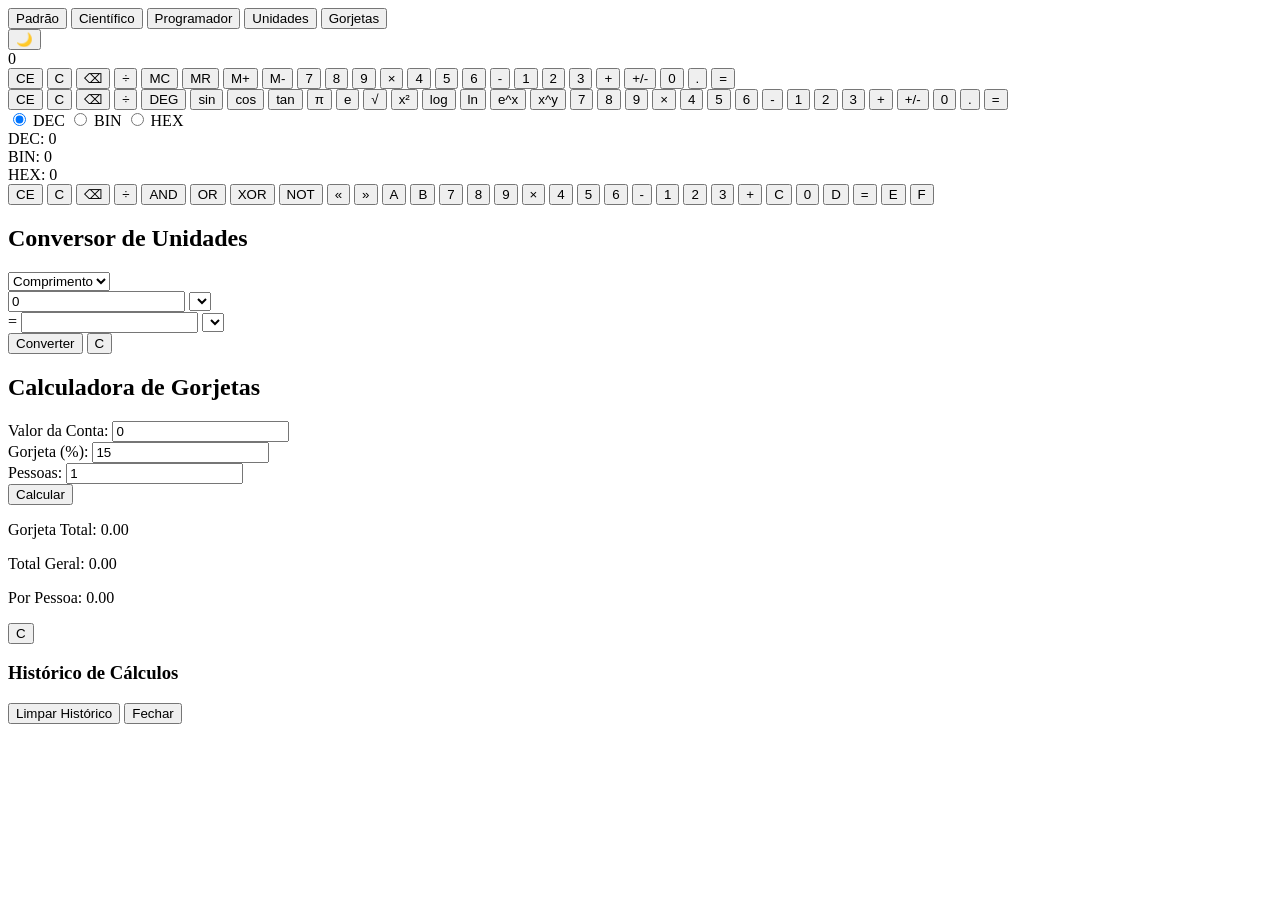
==== commit 51a48007: "index.html" ====
--- a/index.html
+++ b/index.html
@@ -1,6 +1,5 @@
-```html
 <!DOCTYPE html>
-<html lang="en">
+<html lang="pt-BR">
 <head>
     <meta charset="UTF-8">
     <meta name="viewport" content="width=device-width, initial-scale=1.0">
@@ -64,7 +63,7 @@
                 <button class="func-button" data-action="backspace">⌫</button>
                 <button class="operator-button" data-op="/">÷</button>
 
-                <button class="func-button" data-action="toggle-angle-unit">DEG</button>
+                <button class="scientific-button" data-func="toggle-angle-unit">DEG</button>
                 <button class="scientific-button" data-func="sin">sin</button>
                 <button class="scientific-button" data-func="cos">cos</button>
                 <button class="scientific-button" data-func="tan">tan</button>
@@ -102,9 +101,9 @@
 
             <div class="mode-specific-buttons programmer-mode hidden">
                 <div class="base-selector">
-                    <label><input type="radio" name="base" value="dec" checked>DEC</label>
-                    <label><input type="radio" name="base" value="bin">BIN</label>
-                    <label><input type="radio" name="base" value="hex">HEX</label>
+                    <label><input type="radio" name="base" value="dec" checked> DEC</label>
+                    <label><input type="radio" name="base" value="bin"> BIN</label>
+                    <label><input type="radio" name="base" value="hex"> HEX</label>
                 </div>
                 <div class="programmer-outputs">
                     <div>DEC: <span id="prog-dec">0</span></div>
@@ -161,20 +160,12 @@
                 </div>
                 <div class="converter-row">
                     <input type="number" id="unit-input" value="0">
-                    <select id="unit-from">
-                        <option value="meters">Metros</option>
-                        <option value="feet">Pés</option>
-                        <option value="miles">Milhas</option>
-                    </select>
+                    <select id="unit-from"></select>
                 </div>
                 <div class="converter-row">
                     <span>=</span>
                     <input type="text" id="unit-output" readonly>
-                    <select id="unit-to">
-                        <option value="meters">Metros</option>
-                        <option value="feet">Pés</option>
-                        <option value="miles">Milhas</option>
-                    </select>
+                    <select id="unit-to"></select>
                 </div>
                 <button class="func-button" id="convert-unit">Converter</button>
                 <button class="func-button" data-action="clear-all">C</button>
@@ -187,17 +178,17 @@
                     <input type="number" id="bill-amount" value="0">
                 </div>
                 <div class="tip-input-group">
-                    <label for="tip-percent">Percentual de Gorjeta (%):</label>
+                    <label for="tip-percent">Gorjeta (%):</label>
                     <input type="number" id="tip-percent" value="15">
                 </div>
                 <div class="tip-input-group">
-                    <label for="num-people">Número de Pessoas:</label>
+                    <label for="num-people">Pessoas:</label>
                     <input type="number" id="num-people" value="1">
                 </div>
-                <button class="func-button" id="calculate-tip">Calcular Gorjeta</button>
+                <button class="func-button" id="calculate-tip">Calcular</button>
                 <div class="tip-results">
                     <p>Gorjeta Total: <span id="tip-total">0.00</span></p>
-                    <p>Total com Gorjeta: <span id="total-with-tip">0.00</span></p>
+                    <p>Total Geral: <span id="total-with-tip">0.00</span></p>
                     <p>Por Pessoa: <span id="tip-per-person">0.00</span></p>
                 </div>
                 <button class="func-button" data-action="clear-all">C</button>
@@ -215,1290 +206,3 @@
     <script src="script.js"></script>
 </body>
 </html>
-```
-
-```css
-:root {
-    --bg-color-dark: #222831;
-    --text-color-dark: #EEEEEE;
-    --button-bg-dark: #393E46;
-    --button-hover-dark: #4E555F;
-    --operator-bg-dark: #00ADB5;
-    --operator-hover-dark: #00C3CB;
-    --equals-bg-dark: #FF5722;
-    --equals-hover-dark: #FF6E40;
-    --display-bg-dark: #393E46;
-    --border-color-dark: #00ADB5;
-
-    --bg-color-light: #F0F0F0;
-    --text-color-light: #333333;
-    --button-bg-light: #E0E0E0;
-    --button-hover-light: #D0D0D0;
-    --operator-bg-light: #8BC34A;
-    --operator-hover-light: #9CCC65;
-    --equals-bg-light: #FF9800;
-    --equals-hover-light: #FFB74D;
-    --display-bg-light: #FFFFFF;
-    --border-color-light: #7CB342;
-}
-
-body {
-    font-family: 'Segoe UI', Tahoma, Geneva, Verdana, sans-serif;
-    display: flex;
-    justify-content: center;
-    align-items: center;
-    min-height: 100vh;
-    margin: 0;
-    background-color: var(--bg-color-dark); /* Default dark */
-    color: var(--text-color-dark);
-    transition: background-color 0.3s, color 0.3s;
-}
-
-.calculator-container {
-    background-color: var(--bg-color-dark);
-    border-radius: 15px;
-    box-shadow: 0 10px 30px rgba(0, 0, 0, 0.5);
-    padding: 20px;
-    width: 350px;
-    transition: background-color 0.3s, color 0.3s, box-shadow 0.3s;
-    position: relative;
-    overflow: hidden; /* For history panel */
-}
-
-/* Light Theme */
-.calculator-container[data-theme="light"] {
-    background-color: var(--bg-color-light);
-    color: var(--text-color-light);
-    box-shadow: 0 10px 30px rgba(0, 0, 0, 0.1);
-}
-.calculator-container[data-theme="light"] button {
-    background-color: var(--button-bg-light);
-    color: var(--text-color-light);
-}
-.calculator-container[data-theme="light"] button:hover:not(.equals-button):not(.operator-button):not(.mode-button):not(.theme-toggle) {
-    background-color: var(--button-hover-light);
-}
-.calculator-container[data-theme="light"] .operator-button {
-    background-color: var(--operator-bg-light);
-}
-.calculator-container[data-theme="light"] .operator-button:hover {
-    background-color: var(--operator-hover-light);
-}
-.calculator-container[data-theme="light"] .equals-button {
-    background-color: var(--equals-bg-light);
-}
-.calculator-container[data-theme="light"] .equals-button:hover {
-    background-color: var(--equals-hover-light);
-}
-.calculator-container[data-theme="light"] .display-area {
-    background-color: var(--display-bg-light);
-    color: var(--text-color-light);
-    border: 1px solid var(--border-color-light);
-}
-.calculator-container[data-theme="light"] .mode-button.active {
-    background-color: var(--operator-bg-light);
-}
-.calculator-container[data-theme="light"] .theme-toggle {
-    background-color: var(--button-bg-light);
-    color: var(--text-color-light);
-}
-.calculator-container[data-theme="light"] .programmer-outputs div {
-    border: 1px solid var(--border-color-light);
-}
-
-
-.header {
-    display: flex;
-    justify-content: space-between;
-    align-items: center;
-    margin-bottom: 15px;
-}
-
-.mode-selector {
-    display: flex;
-    gap: 5px;
-}
-
-.mode-button {
-    background-color: var(--button-bg-dark);
-    color: var(--text-color-dark);
-    border: none;
-    padding: 8px 12px;
-    border-radius: 8px;
-    cursor: pointer;
-    font-size: 0.8em;
-    transition: background-color 0.2s;
-    white-space: nowrap;
-}
-
-.mode-button.active {
-    background-color: var(--operator-bg-dark);
-    font-weight: bold;
-}
-
-.mode-button:hover:not(.active) {
-    background-color: var(--button-hover-dark);
-}
-
-.theme-toggle {
-    background-color: var(--button-bg-dark);
-    border: none;
-    border-radius: 50%;
-    width: 40px;
-    height: 40px;
-    font-size: 1.2em;
-    cursor: pointer;
-    display: flex;
-    justify-content: center;
-    align-items: center;
-    transition: background-color 0.2s;
-    color: var(--text-color-dark);
-}
-
-.theme-toggle:hover {
-    background-color: var(--button-hover-dark);
-}
-
-.display-area {
-    background-color: var(--display-bg-dark);
-    border-radius: 10px;
-    padding: 15px;
-    margin-bottom: 20px;
-    text-align: right;
-    border: 1px solid var(--border-color-dark);
-    box-shadow: inset 0 2px 5px rgba(0, 0, 0, 0.2);
-    min-height: 80px;
-    display: flex;
-    flex-direction: column;
-    justify-content: space-between;
-}
-
-.history-display {
-    font-size: 0.9em;
-    color: #A0A0A0;
-    min-height: 20px;
-    word-wrap: break-word;
-}
-
-.main-display {
-    font-size: 2.5em;
-    font-weight: bold;
-    min-height: 40px;
-    word-wrap: break-word;
-}
-
-.keyboard {
-    display: grid;
-    gap: 10px;
-    grid-template-columns: repeat(4, 1fr);
-}
-
-.keyboard button {
-    background-color: var(--button-bg-dark);
-    color: var(--text-color-dark);
-    border: none;
-    border-radius: 10px;
-    padding: 20px 0;
-    font-size: 1.4em;
-    cursor: pointer;
-    transition: background-color 0.2s, transform 0.1s;
-    display: flex;
-    justify-content: center;
-    align-items: center;
-}
-
-.keyboard button:hover {
-    background-color: var(--button-hover-dark);
-}
-
-.keyboard button:active {
-    transform: translateY(1px);
-}
-
-.operator-button {
-    background-color: var(--operator-bg-dark);
-    color: var(--text-color-dark);
-}
-
-.operator-button:hover {
-    background-color: var(--operator-hover-dark);
-}
-
-.equals-button {
-    background-color: var(--equals-bg-dark);
-    color: var(--text-color-dark);
-    grid-column: span 2; /* Adjust if needed for layout */
-    font-size: 1.8em;
-    font-weight: bold;
-}
-
-.equals-button:hover {
-    background-color: var(--equals-hover-dark);
-}
-
-/* General button styling for specific modes */
-.func-button, .scientific-button, .bitwise-button, .programmer-button {
-    font-size: 1.1em;
-}
-
-/* Specific Mode Layouts */
-.mode-specific-buttons {
-    display: grid;
-    gap: 10px;
-    grid-column: 1 / -1; /* Take full width of keyboard */
-    grid-template-columns: repeat(4, 1fr);
-}
-.mode-specific-buttons.hidden {
-    display: none;
-}
-
-/* Scientific Mode */
-.scientific-mode {
-    grid-template-columns: repeat(4, 1fr);
-}
-.scientific-mode .equals-button {
-    grid-column: span 2;
-}
-
-/* Programmer Mode */
-.programmer-mode {
-    grid-template-columns: repeat(6, 1fr); /* More columns for hex buttons */
-}
-.programmer-mode .base-selector {
-    grid-column: 1 / -1;
-    display: flex;
-    justify-content: center;
-    gap: 15px;
-    margin-bottom: 10px;
-    padding: 5px;
-    background-color: var(--button-bg-dark);
-    border-radius: 8px;
-    font-size: 0.9em;
-}
-.programmer-mode .base-selector label {
-    cursor: pointer;
-    padding: 5px 10px;
-    border-radius: 5px;
-    transition: background-color 0.2s;
-}
-.programmer-mode .base-selector input[type="radio"] {
-    display: none;
-}
-.programmer-mode .base-selector input[type="radio"]:checked + label {
-    background-color: var(--operator-bg-dark);
-    font-weight: bold;
-    color: var(--text-color-dark);
-}
-.programmer-mode .programmer-outputs {
-    grid-column: 1 / -1;
-    display: flex;
-    flex-wrap: wrap;
-    justify-content: space-around;
-    gap: 5px;
-    margin-bottom: 10px;
-}
-.programmer-mode .programmer-outputs div {
-    background-color: var(--display-bg-dark);
-    border: 1px solid var(--border-color-dark);
-    border-radius: 8px;
-    padding: 8px;
-    font-size: 0.9em;
-    text-align: center;
-    min-width: 80px;
-}
-.programmer-mode .programmer-outputs span {
-    display: block;
-    font-weight: bold;
-    margin-top: 5px;
-    word-break: break-all;
-}
-
-.programmer-mode .programmer-button {
-    font-size: 1.1em;
-}
-.programmer-mode .equals-button {
-    grid-column: 4 / 6; /* Adjust for 6 column grid */
-}
-.programmer-mode .number-button[data-hex] {
-    opacity: 0.5; /* Disable hex buttons for dec/bin modes */
-    cursor: not-allowed;
-}
-
-/* Unit Converter */
-.unit-converter-mode, .tip-calculator-mode {
-    grid-template-columns: 1fr;
-    text-align: center;
-    padding: 10px;
-}
-.unit-converter-mode h2, .tip-calculator-mode h2 {
-    grid-column: 1 / -1;
-    margin-top: 0;
-    margin-bottom: 20px;
-    color: var(--operator-bg-dark);
-}
-.unit-converter-mode .converter-row, .tip-calculator-mode .tip-input-group {
-    display: flex;
-    align-items: center;
-    gap: 10px;
-    margin-bottom: 15px;
-    justify-content: center;
-}
-.unit-converter-mode select, .unit-converter-mode input[type="number"], .unit-converter-mode input[type="text"],
-.tip-calculator-mode input[type="number"] {
-    padding: 10px;
-    border-radius: 8px;
-    border: 1px solid var(--border-color-dark);
-    background-color: var(--display-bg-dark);
-    color: var(--text-color-dark);
-    font-size: 1em;
-    flex: 1;
-    max-width: 150px;
-}
-.calculator-container[data-theme="light"] .unit-converter-mode select,
-.calculator-container[data-theme="light"] .unit-converter-mode input,
-.calculator-container[data-theme="light"] .tip-calculator-mode input {
-    border-color: var(--border-color-light);
-    background-color: var(--display-bg-light);
-    color: var(--text-color-light);
-}
-.unit-converter-mode span {
-    font-size: 1.5em;
-    font-weight: bold;
-    color: var(--operator-bg-dark);
-}
-.unit-converter-mode button, .tip-calculator-mode button {
-    width: auto;
-    padding: 15px 25px;
-    margin-top: 10px;
-    margin-left: auto;
-    margin-right: auto;
-    display: block;
-    font-size: 1.2em;
-}
-
-/* Tip Calculator */
-.tip-calculator-mode .tip-results {
-    background-color: var(--display-bg-dark);
-    border: 1px solid var(--border-color-dark);
-    border-radius: 10px;
-    padding: 15px;
-    margin-top: 20px;
-    text-align: left;
-}
-.calculator-container[data-theme="light"] .tip-calculator-mode .tip-results {
-    background-color: var(--display-bg-light);
-    border-color: var(--border-color-light);
-}
-.tip-calculator-mode .tip-results p {
-    margin: 8px 0;
-    font-size: 1.1em;
-}
-.tip-calculator-mode .tip-results span {
-    font-weight: bold;
-    float: right;
-}
-.tip-calculator-mode label {
-    flex-basis: 150px;
-    text-align: left;
-}
-
-
-/* Full History Panel */
-.history-panel {
-    position: absolute;
-    top: 0;
-    right: 0;
-    width: 100%;
-    height: 100%;
-    background-color: rgba(34, 40, 49, 0.95); /* Semi-transparent dark overlay */
-    color: var(--text-color-dark);
-    padding: 20px;
-    box-sizing: border-box;
-    transform: translateX(100%);
-    transition: transform 0.3s ease-in-out;
-    display: flex;
-    flex-direction: column;
-    z-index: 100;
-}
-.calculator-container[data-theme="light"] .history-panel {
-    background-color: rgba(240, 240, 240, 0.95); /* Semi-transparent light overlay */
-    color: var(--text-color-light);
-}
-
-.history-panel.visible {
-    transform: translateX(0);
-}
-
-.history-panel h3 {
-    margin-top: 0;
-    border-bottom: 2px solid var(--operator-bg-dark);
-    padding-bottom: 10px;
-    margin-bottom: 20px;
-    color: var(--operator-bg-dark);
-}
-
-.history-panel ul {
-    list-style: none;
-    padding: 0;
-    margin: 0;
-    flex-grow: 1;
-    overflow-y: auto;
-    -ms-overflow-style: none; /* IE and Edge */
-    scrollbar-width: none; /* Firefox */
-}
-.history-panel ul::-webkit-scrollbar {
-    display: none; /* Chrome, Safari, Opera */
-}
-
-.history-panel li {
-    background-color: var(--button-bg-dark);
-    margin-bottom: 10px;
-    padding: 10px;
-    border-radius: 8px;
-    font-size: 0.9em;
-    cursor: pointer;
-    transition: background-color 0.2s;
-}
-.calculator-container[data-theme="light"] .history-panel li {
-    background-color: var(--button-bg-light);
-}
-
-.history-panel li:hover {
-    background-color: var(--button-hover-dark);
-}
-.calculator-container[data-theme="light"] .history-panel li:hover {
-    background-color: var(--button-hover-light);
-}
-
-.history-panel li .expression {
-    color: #A0A0A0;
-}
-.calculator-container[data-theme="light"] .history-panel li .expression {
-    color: #666666;
-}
-
-.history-panel li .result {
-    font-weight: bold;
-    font-size: 1.1em;
-    margin-top: 5px;
-    display: block;
-}
-
-.history-panel button {
-    background-color: var(--operator-bg-dark);
-    color: var(--text-color-dark);
-    border: none;
-    padding: 12px 20px;
-    border-radius: 8px;
-    cursor: pointer;
-    font-size: 1em;
-    margin-top: 15px;
-    width: 100%;
-    transition: background-color 0.2s;
-}
-.calculator-container[data-theme="light"] .history-panel button {
-    background-color: var(--operator-bg-light);
-}
-
-.history-panel button:hover {
-    background-color: var(--operator-hover-dark);
-}
-.calculator-container[data-theme="light"] .history-panel button:hover {
-    background-color: var(--operator-hover-light);
-}
-#close-history {
-    background-color: var(--button-bg-dark);
-    margin-top: 10px;
-}
-#close-history:hover {
-    background-color: var(--button-hover-dark);
-}
-.calculator-container[data-theme="light"] #close-history {
-    background-color: var(--button-bg-light);
-}
-.calculator-container[data-theme="light"] #close-history:hover {
-    background-color: var(--button-hover-light);
-}
-
-/* Media Queries for Responsiveness */
-@media (max-width: 600px) {
-    .calculator-container {
-        width: 100%;
-        max-width: 350px;
-        margin: 10px;
-        padding: 15px;
-    }
-
-    .header {
-        flex-direction: column;
-        align-items: flex-start;
-        gap: 10px;
-    }
-
-    .mode-selector {
-        flex-wrap: wrap;
-        justify-content: center;
-        width: 100%;
-    }
-
-    .mode-button {
-        flex-grow: 1;
-        padding: 8px 5px;
-        font-size: 0.75em;
-    }
-
-    .display-area {
-        min-height: 70px;
-        padding: 10px;
-    }
-
-    .main-display {
-        font-size: 2em;
-    }
-
-    .keyboard button {
-        padding: 15px 0;
-        font-size: 1.2em;
-    }
-
-    .scientific-mode .toggle-angle-unit, .scientific-mode .scientific-button {
-        font-size: 0.9em;
-    }
-
-    .programmer-mode {
-        grid-template-columns: repeat(4, 1fr); /* Adjust for smaller screens */
-    }
-    .programmer-mode .programmer-outputs div {
-        min-width: unset;
-        font-size: 0.8em;
-    }
-    .programmer-mode .equals-button {
-        grid-column: 3 / 5;
-    }
-    .programmer-mode .programmer-button[data-hex] {
-        display: none; /* Hide hex letters on small screens to save space */
-    }
-
-    .unit-converter-mode .converter-row, .tip-calculator-mode .tip-input-group {
-        flex-direction: column;
-        align-items: stretch;
-    }
-    .unit-converter-mode select, .unit-converter-mode input,
-    .tip-calculator-mode input {
-        max-width: 100%;
-    }
-}
-```
-
-```javascript
-document.addEventListener('DOMContentLoaded', () => {
-    const mainDisplay = document.getElementById('main-display');
-    const historyDisplay = document.getElementById('history-display');
-    const calculatorContainer = document.querySelector('.calculator-container');
-    const themeToggle = document.getElementById('theme-toggle');
-    const modeButtons = document.querySelectorAll('.mode-button');
-    const modeSpecificButtons = document.querySelectorAll('.mode-specific-buttons');
-    const keyboard = document.querySelector('.keyboard');
-
-    const fullHistoryPanel = document.getElementById('full-history-panel');
-    const fullHistoryList = document.getElementById('full-history-list');
-    const clearHistoryButton = document.getElementById('clear-history');
-    const closeHistoryButton = document.getElementById('close-history');
-
-    let currentInput = '0';
-    let storedOperator = '';
-    let previousInput = '';
-    let result = '';
-    let memory = 0;
-    let waitForNewNumber = false;
-    let angleUnit = 'DEG'; // 'DEG' or 'RAD'
-    let currentMode = 'standard';
-    let history = [];
-    let programmerBase = 'dec'; // 'dec', 'bin', 'hex'
-
-    const MAX_HISTORY_DISPLAY_LENGTH = 30; // Max length for historyDisplay
-
-    // --- Core Calculator Functions ---
-    function updateDisplay(value) {
-        if (value.length > 15) { // Basic truncation for large numbers
-            mainDisplay.textContent = parseFloat(value).toPrecision(15);
-        } else {
-            mainDisplay.textContent = value;
-        }
-    }
-
-    function updateHistoryDisplay(expression) {
-        historyDisplay.textContent = expression;
-    }
-
-    function resetCalculator() {
-        currentInput = '0';
-        storedOperator = '';
-        previousInput = '';
-        result = '';
-        waitForNewNumber = false;
-        updateDisplay(currentInput);
-        updateHistoryDisplay('');
-        updateProgrammerDisplay(0);
-    }
-
-    function calculate() {
-        if (!previousInput || !storedOperator || waitForNewNumber) return;
-
-        let num1 = parseFloat(previousInput);
-        let num2 = parseFloat(currentInput);
-        let currentExpression = `${previousInput} ${storedOperator} ${currentInput}`;
-        let calculatedResult;
-
-        try {
-            switch (storedOperator) {
-                case '+': calculatedResult = num1 + num2; break;
-                case '-': calculatedResult = num1 - num2; break;
-                case '*': calculatedResult = num1 * num2; break;
-                case '/':
-                    if (num2 === 0) {
-                        throw new Error("Divisão por zero");
-                    }
-                    calculatedResult = num1 / num2;
-                    break;
-                case '^': calculatedResult = Math.pow(num1, num2); break; // For scientific x^y
-                default:
-                    // Use eval for more complex expressions, but cautiously
-                    // A robust calculator would use a custom parser for safety and precision.
-                    // For this example, we'll try to handle basic string eval.
-                    try {
-                        calculatedResult = eval(currentExpression.replace('×', '*').replace('÷', '/'));
-                    } catch (e) {
-                        throw new Error("Erro de sintaxe");
-                    }
-                    break;
-            }
-
-            if (isNaN(calculatedResult) || !isFinite(calculatedResult)) {
-                throw new Error("Resultado indefinido");
-            }
-
-            currentInput = calculatedResult.toString();
-            updateDisplay(currentInput);
-            addHistory(currentExpression, currentInput);
-            previousInput = '';
-            storedOperator = '';
-            waitForNewNumber = true;
-        } catch (error) {
-            currentInput = 'Erro';
-            updateDisplay(currentInput);
-            updateHistoryDisplay(error.message);
-            previousInput = '';
-            storedOperator = '';
-            waitForNewNumber = true;
-        }
-    }
-
-    function addHistory(expression, result) {
-        history.push({ expression: expression, result: result });
-        renderHistoryList();
-    }
-
-    function renderHistoryList() {
-        fullHistoryList.innerHTML = '';
-        history.slice().reverse().forEach((item, index) => {
-            const li = document.createElement('li');
-            li.innerHTML = `<span class="expression">${item.expression}</span><span class="result">${item.result}</span>`;
-            li.addEventListener('click', () => {
-                currentInput = item.result;
-                updateDisplay(currentInput);
-                fullHistoryPanel.classList.remove('visible');
-            });
-            fullHistoryList.appendChild(li);
-        });
-        if (history.length > 0) {
-            historyDisplay.textContent = history[history.length - 1].expression + ' =';
-        } else {
-            historyDisplay.textContent = '';
-        }
-    }
-
-
-    // --- Event Handlers ---
-    keyboard.addEventListener('click', (e) => {
-        const button = e.target.closest('button');
-        if (!button) return;
-
-        const action = button.dataset.action;
-        const op = button.dataset.op;
-        const func = button.dataset.func;
-        const bitwise = button.dataset.bitwise;
-        const hex = button.dataset.hex;
-
-        if (button.classList.contains('number-button') && !button.disabled) {
-            if (currentInput === '0' || waitForNewNumber || currentInput === 'Erro') {
-                currentInput = button.textContent;
-                waitForNewNumber = false;
-            } else {
-                currentInput += button.textContent;
-            }
-            updateDisplay(currentInput);
-        } else if (button.classList.contains('func-button')) {
-            handleFunction(action);
-        } else if (button.classList.contains('operator-button')) {
-            handleOperator(op);
-        } else if (button.classList.contains('equals-button')) {
-            calculate();
-        } else if (button.classList.contains('scientific-button') && currentMode === 'scientific') {
-            handleScientificFunction(func);
-        } else if (button.classList.contains('bitwise-button') && currentMode === 'programmer') {
-            handleBitwiseOperation(bitwise);
-        } else if (button.classList.contains('programmer-button') && currentMode === 'programmer') {
-             if (programmerBase === 'hex' && hex) {
-                if (currentInput === '0' || waitForNewNumber || currentInput === 'Erro') {
-                    currentInput = hex;
-                    waitForNewNumber = false;
-                } else {
-                    currentInput += hex;
-                }
-                updateDisplay(currentInput);
-                updateProgrammerDisplay(parseInt(currentInput, 16));
-            }
-        }
-    });
-
-    // Handle operator buttons
-    function handleOperator(op) {
-        if (currentInput === 'Erro') return;
-
-        if (previousInput && storedOperator && !waitForNewNumber) {
-            calculate(); // Chained operation: 5 + 3 + -> (5+3) +
-        }
-
-        previousInput = currentInput;
-        storedOperator = op;
-        updateHistoryDisplay(`${previousInput} ${op.replace('*', '×').replace('/', '÷')}`);
-        waitForNewNumber = true;
-    }
-
-    // Handle general function buttons
-    function handleFunction(action) {
-        if (currentInput === 'Erro') {
-            if (action === 'clear-all' || action === 'clear-entry') {
-                resetCalculator();
-            }
-            return;
-        }
-
-        let num = parseFloat(currentInput);
-        switch (action) {
-            case 'clear-all': resetCalculator(); break;
-            case 'clear-entry':
-                currentInput = '0';
-                updateDisplay(currentInput);
-                break;
-            case 'backspace':
-                currentInput = currentInput.slice(0, -1);
-                if (currentInput === '' || currentInput === '-') {
-                    currentInput = '0';
-                }
-                updateDisplay(currentInput);
-                break;
-            case 'negate':
-                currentInput = (num * -1).toString();
-                updateDisplay(currentInput);
-                break;
-            case 'decimal':
-                if (!currentInput.includes('.')) {
-                    currentInput += '.';
-                }
-                updateDisplay(currentInput);
-                break;
-            case 'memory-clear': memory = 0; break;
-            case 'memory-recall':
-                currentInput = memory.toString();
-                updateDisplay(currentInput);
-                waitForNewNumber = true;
-                break;
-            case 'memory-add': memory += num; break;
-            case 'memory-subtract': memory -= num; break;
-        }
-    }
-
-    // --- Scientific Mode Functions ---
-    const DEG_TO_RAD = Math.PI / 180;
-    const RAD_TO_DEG = 180 / Math.PI;
-
-    function toRadians(angle) {
-        return angleUnit === 'DEG' ? angle * DEG_TO_RAD : angle;
-    }
-
-    function fromRadians(angle) {
-        return angleUnit === 'DEG' ? angle * RAD_TO_DEG : angle;
-    }
-
-    function handleScientificFunction(func) {
-        if (currentInput === 'Erro') return;
-
-        let num = parseFloat(currentInput);
-        let calculatedResult;
-        let expression = '';
-
-        try {
-            switch (func) {
-                case 'toggle-angle-unit':
-                    angleUnit = angleUnit === 'DEG' ? 'RAD' : 'DEG';
-                    const angleUnitButton = document.querySelector('[data-func="toggle-angle-unit"]');
-                    if (angleUnitButton) angleUnitButton.textContent = angleUnit;
-                    return;
-                case 'sin':
-                    calculatedResult = Math.sin(toRadians(num));
-                    expression = `sin(${num}${angleUnit})`;
-                    break;
-                case 'cos':
-                    calculatedResult = Math.cos(toRadians(num));
-                    expression = `cos(${num}${angleUnit})`;
-                    break;
-                case 'tan':
-                    if (Math.abs(Math.cos(toRadians(num))) < 1e-10) { // Check for tan(90 + n*180)
-                        throw new Error("Tan indefinida");
-                    }
-                    calculatedResult = Math.tan(toRadians(num));
-                    expression = `tan(${num}${angleUnit})`;
-                    break;
-                case 'sqrt':
-                    if (num < 0) throw new Error("Número inválido para raiz quadrada");
-                    calculatedResult = Math.sqrt(num);
-                    expression = `√(${num})`;
-                    break;
-                case 'pow2':
-                    calculatedResult = Math.pow(num, 2);
-                    expression = `(${num})²`;
-                    break;
-                case 'powY': // x^y
-                    handleOperator('^'); // Set up for the next number
-                    return;
-                case 'log':
-                    if (num <= 0) throw new Error("Número inválido para log");
-                    calculatedResult = Math.log10(num);
-                    expression = `log(${num})`;
-                    break;
-                case 'ln':
-                    if (num <= 0) throw new Error("Número inválido para ln");
-                    calculatedResult = Math.log(num);
-                    expression = `ln(${num})`;
-                    break;
-                case 'exp': // e^x
-                    calculatedResult = Math.exp(num);
-                    expression = `e^(${num})`;
-                    break;
-                case 'pi':
-                    currentInput = Math.PI.toString();
-                    updateDisplay(currentInput);
-                    waitForNewNumber = true;
-                    return;
-                case 'e':
-                    currentInput = Math.E.toString();
-                    updateDisplay(currentInput);
-                    waitForNewNumber = true;
-                    return;
-                default:
-                    return;
-            }
-            if (isNaN(calculatedResult) || !isFinite(calculatedResult)) {
-                throw new Error("Resultado inválido");
-            }
-            currentInput = parseFloat(calculatedResult.toPrecision(15)).toString(); // Limit precision for display
-            updateDisplay(currentInput);
-            updateHistoryDisplay(expression + ' =');
-            addHistory(expression, currentInput);
-            waitForNewNumber = true;
-        } catch (error) {
-            currentInput = 'Erro';
-            updateDisplay(currentInput);
-            updateHistoryDisplay(error.message);
-            waitForNewNumber = true;
-        }
-    }
-
-
-    // --- Programmer Mode Functions ---
-    const programmerDecDisplay = document.getElementById('prog-dec');
-    const programmerBinDisplay = document.getElementById('prog-bin');
-    const programmerHexDisplay = document.getElementById('prog-hex');
-    const baseRadios = document.querySelectorAll('input[name="base"]');
-
-    function updateProgrammerDisplay(num) {
-        if (isNaN(num)) {
-            programmerDecDisplay.textContent = 'NaN';
-            programmerBinDisplay.textContent = 'NaN';
-            programmerHexDisplay.textContent = 'NaN';
-            return;
-        }
-        programmerDecDisplay.textContent = num.toString(10);
-        programmerBinDisplay.textContent = num.toString(2);
-        programmerHexDisplay.textContent = num.toString(16).toUpperCase();
-
-        // Update main display based on selected base
-        switch (programmerBase) {
-            case 'dec':
-                updateDisplay(num.toString(10));
-                break;
-            case 'bin':
-                updateDisplay(num.toString(2));
-                break;
-            case 'hex':
-                updateDisplay(num.toString(16).toUpperCase());
-                break;
-        }
-    }
-
-    function handleProgrammerInput(base) {
-        const numButtons = keyboard.querySelectorAll('.number-button');
-        const hexButtons = keyboard.querySelectorAll('[data-hex]');
-
-        numButtons.forEach(button => button.disabled = false);
-        hexButtons.forEach(button => {
-            button.disabled = true;
-            button.classList.add('disabled');
-        });
-
-        switch (base) {
-            case 'dec':
-                // All number buttons enabled. Hex buttons disabled.
-                break;
-            case 'bin':
-                // Only 0 and 1 enabled. Others disabled.
-                numButtons.forEach(button => {
-                    const val = parseInt(button.textContent);
-                    if (val > 1) {
-                        button.disabled = true;
-                        button.classList.add('disabled');
-                    }
-                });
-                break;
-            case 'hex':
-                // All number buttons and hex letters enabled.
-                hexButtons.forEach(button => {
-                    button.disabled = false;
-                    button.classList.remove('disabled');
-                });
-                break;
-        }
-    }
-
-    baseRadios.forEach(radio => {
-        radio.addEventListener('change', (e) => {
-            programmerBase = e.target.value;
-            handleProgrammerInput(programmerBase);
-            // Convert current input to the new base for display
-            let currentDecimalValue = 0;
-            try {
-                switch (e.target.value) {
-                    case 'dec': currentDecimalValue = parseInt(currentInput, 10); break;
-                    case 'bin': currentDecimalValue = parseInt(currentInput, 2); break;
-                    case 'hex': currentDecimalValue = parseInt(currentInput, 16); break;
-                }
-                if (isNaN(currentDecimalValue)) currentDecimalValue = 0;
-            } catch (error) {
-                currentDecimalValue = 0;
-            }
-
-            currentInput = currentDecimalValue.toString(); // Store as decimal internally
-            updateProgrammerDisplay(currentDecimalValue);
-            waitForNewNumber = true; // Ready for new input in the new base
-        });
-    });
-
-
-    function handleBitwiseOperation(operation) {
-        if (currentInput === 'Erro' || !previousInput) return;
-
-        let num1 = parseInt(previousInput, 10);
-        let num2 = parseInt(currentInput, 10);
-        let calculatedResult;
-        let expression = `${previousInput} ${operation} ${currentInput}`;
-
-        try {
-            switch (operation) {
-                case 'and': calculatedResult = num1 & num2; break;
-                case 'or': calculatedResult = num1 | num2; break;
-                case 'xor': calculatedResult = num1 ^ num2; break;
-                case 'not': calculatedResult = ~num1; break; // NOT only applies to the current input
-                case 'shl': calculatedResult = num1 << num2; break;
-                case 'shr': calculatedResult = num1 >> num2; break;
-                default: return;
-            }
-
-            if (isNaN(calculatedResult) || !isFinite(calculatedResult)) {
-                throw new Error("Resultado inválido");
-            }
-            currentInput = calculatedResult.toString(10); // Store result as decimal
-            updateProgrammerDisplay(parseInt(currentInput, 10)); // Update all programmer displays
-            updateHistoryDisplay(expression + ' =');
-            addHistory(expression, currentInput);
-            previousInput = '';
-            storedOperator = '';
-            waitForNewNumber = true;
-        } catch (error) {
-            currentInput = 'Erro';
-            updateProgrammerDisplay(NaN);
-            updateHistoryDisplay(error.message);
-            previousInput = '';
-            storedOperator = '';
-            waitForNewNumber = true;
-        }
-    }
-
-
-    // --- Unit Converter Mode Functions ---
-    const unitCategorySelect = document.getElementById('unit-category');
-    const unitFromSelect = document.getElementById('unit-from');
-    const unitToSelect = document.getElementById('unit-to');
-    const unitInput = document.getElementById('unit-input');
-    const unitOutput = document.getElementById('unit-output');
-    const convertUnitButton = document.getElementById('convert-unit');
-
-    const units = {
-        length: {
-            meters: 1,
-            feet: 3.28084,
-            miles: 0.000621371,
-        },
-        mass: {
-            kilograms: 1,
-            pounds: 2.20462,
-            ounces: 35.274
-        },
-        temperature: {
-            celsius: (val, to) => {
-                if (to === 'fahrenheit') return (val * 9/5) + 32;
-                if (to === 'kelvin') return val + 273.15;
-                return val;
-            },
-            fahrenheit: (val, to) => {
-                if (to === 'celsius') return (val - 32) * 5/9;
-                if (to === 'kelvin') return ((val - 32) * 5/9) + 273.15;
-                return val;
-            },
-            kelvin: (val, to) => {
-                if (to === 'celsius') return val - 273.15;
-                if (to === 'fahrenheit') return ((val - 273.15) * 9/5) + 32;
-                return val;
-            }
-        }
-    };
-
-    function populateUnitSelectors(category) {
-        unitFromSelect.innerHTML = '';
-        unitToSelect.innerHTML = '';
-        const categoryUnits = units[category];
-
-        if (typeof categoryUnits === 'object' && categoryUnits !== null && !Array.isArray(categoryUnits)) {
-            for (const unit in categoryUnits) {
-                const optionFrom = document.createElement('option');
-                optionFrom.value = unit;
-                optionFrom.textContent = unit.charAt(0).toUpperCase() + unit.slice(1);
-                unitFromSelect.appendChild(optionFrom);
-
-                const optionTo = document.createElement('option');
-                optionTo.value = unit;
-                optionTo.textContent = unit.charAt(0).toUpperCase() + unit.slice(1);
-                unitToSelect.appendChild(optionTo);
-            }
-        } else if (typeof categoryUnits === 'function') { // Handle temperature directly
-            const tempUnits = ['celsius', 'fahrenheit', 'kelvin'];
-            tempUnits.forEach(unit => {
-                const optionFrom = document.createElement('option');
-                optionFrom.value = unit;
-                optionFrom.textContent = unit.charAt(0).toUpperCase() + unit.slice(1);
-                unitFromSelect.appendChild(optionFrom);
-
-                const optionTo = document.createElement('option');
-                optionTo.value = unit;
-                optionTo.textContent = unit.charAt(0).toUpperCase() + unit.slice(1);
-                unitToSelect.appendChild(optionTo);
-            });
-        }
-        unitOutput.value = '';
-    }
-
-    unitCategorySelect.addEventListener('change', (e) => {
-        populateUnitSelectors(e.target.value);
-        convertUnits();
-    });
-
-    unitInput.addEventListener('input', convertUnits);
-    unitFromSelect.addEventListener('change', convertUnits);
-    unitToSelect.addEventListener('change', convertUnits);
-    convertUnitButton.addEventListener('click', convertUnits);
-
-    function convertUnits() {
-        const category = unitCategorySelect.value;
-        const fromUnit = unitFromSelect.value;
-        const toUnit = unitToSelect.value;
-        const value = parseFloat(unitInput.value);
-
-        if (isNaN(value)) {
-            unitOutput.value = 'Inválido';
-            return;
-        }
-
-        let result;
-        if (category === 'temperature') {
-            const converterFn = units.temperature[fromUnit];
-            if (converterFn) {
-                result = converterFn(value, toUnit);
-            } else {
-                result = 'Erro';
-            }
-        } else {
-            const baseValue = value / units[category][fromUnit];
-            result = baseValue * units[category][toUnit];
-        }
-
-        if (isNaN(result) || !isFinite(result)) {
-            unitOutput.value = 'Erro';
-        } else {
-            unitOutput.value = result.toFixed(6);
-        }
-    }
-
-
-    // --- Tip Calculator Mode Functions ---
-    const billAmountInput = document.getElementById('bill-amount');
-    const tipPercentInput = document.getElementById('tip-percent');
-    const numPeopleInput = document.getElementById('num-people');
-    const calculateTipButton = document.getElementById('calculate-tip');
-    const tipTotalSpan = document.getElementById('tip-total');
-    const totalWithTipSpan = document.getElementById('total-with-tip');
-    const tipPerPersonSpan = document.getElementById('tip-per-person');
-
-    calculateTipButton.addEventListener('click', calculateTip);
-    billAmountInput.addEventListener('input', calculateTip);
-    tipPercentInput.addEventListener('input', calculateTip);
-    numPeopleInput.addEventListener('input', calculateTip);
-
-    function calculateTip() {
-        const bill = parseFloat(billAmountInput.value);
-        const tipPercent = parseFloat(tipPercentInput.value);
-        const numPeople = parseInt(numPeopleInput.value);
-
-        if (isNaN(bill) || isNaN(tipPercent) || isNaN(numPeople) || bill < 0 || tipPercent < 0 || numPeople <= 0) {
-            tipTotalSpan.textContent = '0.00';
-            totalWithTipSpan.textContent = '0.00';
-            tipPerPersonSpan.textContent = '0.00';
-            return;
-        }
-
-        const tipAmount = bill * (tipPercent / 100);
-        const totalAmount = bill + tipAmount;
-        const amountPerPerson = totalAmount / numPeople;
-
-        tipTotalSpan.textContent = tipAmount.toFixed(2);
-        totalWithTipSpan.textContent = totalAmount.toFixed(2);
-        tipPerPersonSpan.textContent = amountPerPerson.toFixed(2);
-    }
-
-
-    // --- UI/UX & Mode Switching ---
-    themeToggle.addEventListener('click', () => {
-        calculatorContainer.dataset.theme = calculatorContainer.dataset.theme === 'dark' ? 'light' : 'dark';
-        themeToggle.textContent = calculatorContainer.dataset.theme === 'dark' ? '🌙' : '☀️';
-    });
-
-    modeButtons.forEach(button => {
-        button.addEventListener('click', () => {
-            modeButtons.forEach(btn => btn.classList.remove('active'));
-            button.classList.add('active');
-            currentMode = button.dataset.mode;
-            switchMode(currentMode);
-            resetCalculator();
-        });
-    });
-
-    function switchMode(mode) {
-        modeSpecificButtons.forEach(section => section.classList.add('hidden'));
-        document.querySelector(`.${mode}-mode`).classList.remove('hidden');
-
-        // Specific setup for modes
-        if (mode === 'unit-converter') {
-            populateUnitSelectors(unitCategorySelect.value);
-            convertUnits();
-        } else if (mode === 'tip-calculator') {
-            calculateTip();
-        } else if (mode === 'programmer') {
-            handleProgrammerInput(programmerBase);
-            // Ensure hex buttons are disabled/enabled correctly on mode switch
-            const baseRadio = document.querySelector(`input[name="base"][value="${programmerBase}"]`);
-            if (baseRadio) baseRadio.checked = true;
-            updateProgrammerDisplay(parseInt(currentInput, 10)); // Ensure displays reflect current state
-        }
-    }
-
-
-    // --- History Panel Interactions ---
-    historyDisplay.addEventListener('click', () => {
-        fullHistoryPanel.classList.add('visible');
-    });
-
-    closeHistoryButton.addEventListener('click', () => {
-        fullHistoryPanel.classList.remove('visible');
-    });
-
-    clearHistoryButton.addEventListener('click', () => {
-        history = [];
-        renderHistoryList();
-    });
-
-
-    // --- Keyboard Support ---
-    document.addEventListener('keydown', (e) => {
-        if (e.key >= '0' && e.key <= '9') {
-            const numberButton = keyboard.querySelector(`.number-button:contains("${e.key}")`);
-            if (numberButton && !numberButton.disabled) {
-                numberButton.click();
-            }
-        } else if (['+', '-', '*', '/'].includes(e.key)) {
-            const opButton = keyboard.querySelector(`.operator-button[data-op="${e.key}"]`);
-            if (opButton) opButton.click();
-        } else if (e.key === '.') {
-            const decimalButton = keyboard.querySelector(`[data-action="decimal"]`);
-            if (decimalButton) decimalButton.click();
-        } else if (e.key === 'Enter' || e.key === '=') {
-            const equalsButton = keyboard.querySelector(`[data-action="calculate"]`);
-            if (equalsButton) equalsButton.click();
-        } else if (e.key === 'Backspace') {
-            const backspaceButton = keyboard.querySelector(`[data-action="backspace"]`);
-            if (backspaceButton) backspaceButton.click();
-        } else if (e.key === 'c' || e.key === 'C') {
-            const clearButton = keyboard.querySelector(`[data-action="clear-all"]`);
-            if (clearButton) clearButton.click();
-        }
-    });
-
-    // Helper for :contains (not standard CSS, often done with JS or jQuery)
-    // For this purpose, we'll manually check button text content
-    if (!Element.prototype.matches) {
-        Element.prototype.matches = Element.prototype.msMatchesSelector || Element.prototype.webkitMatchesSelector;
-    }
-    if (!Element.prototype.closest) {
-        Element.prototype.closest = function(s) {
-            let el = this;
-            do {
-                if (el.matches(s)) return el;
-                el = el.parentElement || el.parentNode;
-            } while (el !== null && el.nodeType === 1);
-            return null;
-        };
-    }
-    // Simple textContent check for keyboard events
-    HTMLButtonElement.prototype.contains = function(text) {
-        return this.textContent.trim() === text;
-    };
-
-
-    // Initial setup
-    resetCalculator();
-    switchMode(currentMode);
-    themeToggle.textContent = calculatorContainer.dataset.theme === 'dark' ? '🌙' : '☀️';
-    populateUnitSelectors(unitCategorySelect.value); // Initial population for unit converter
-    calculateTip(); // Initial calculation for tip calculator
-    renderHistoryList(); // Render history on load
-});
-```
